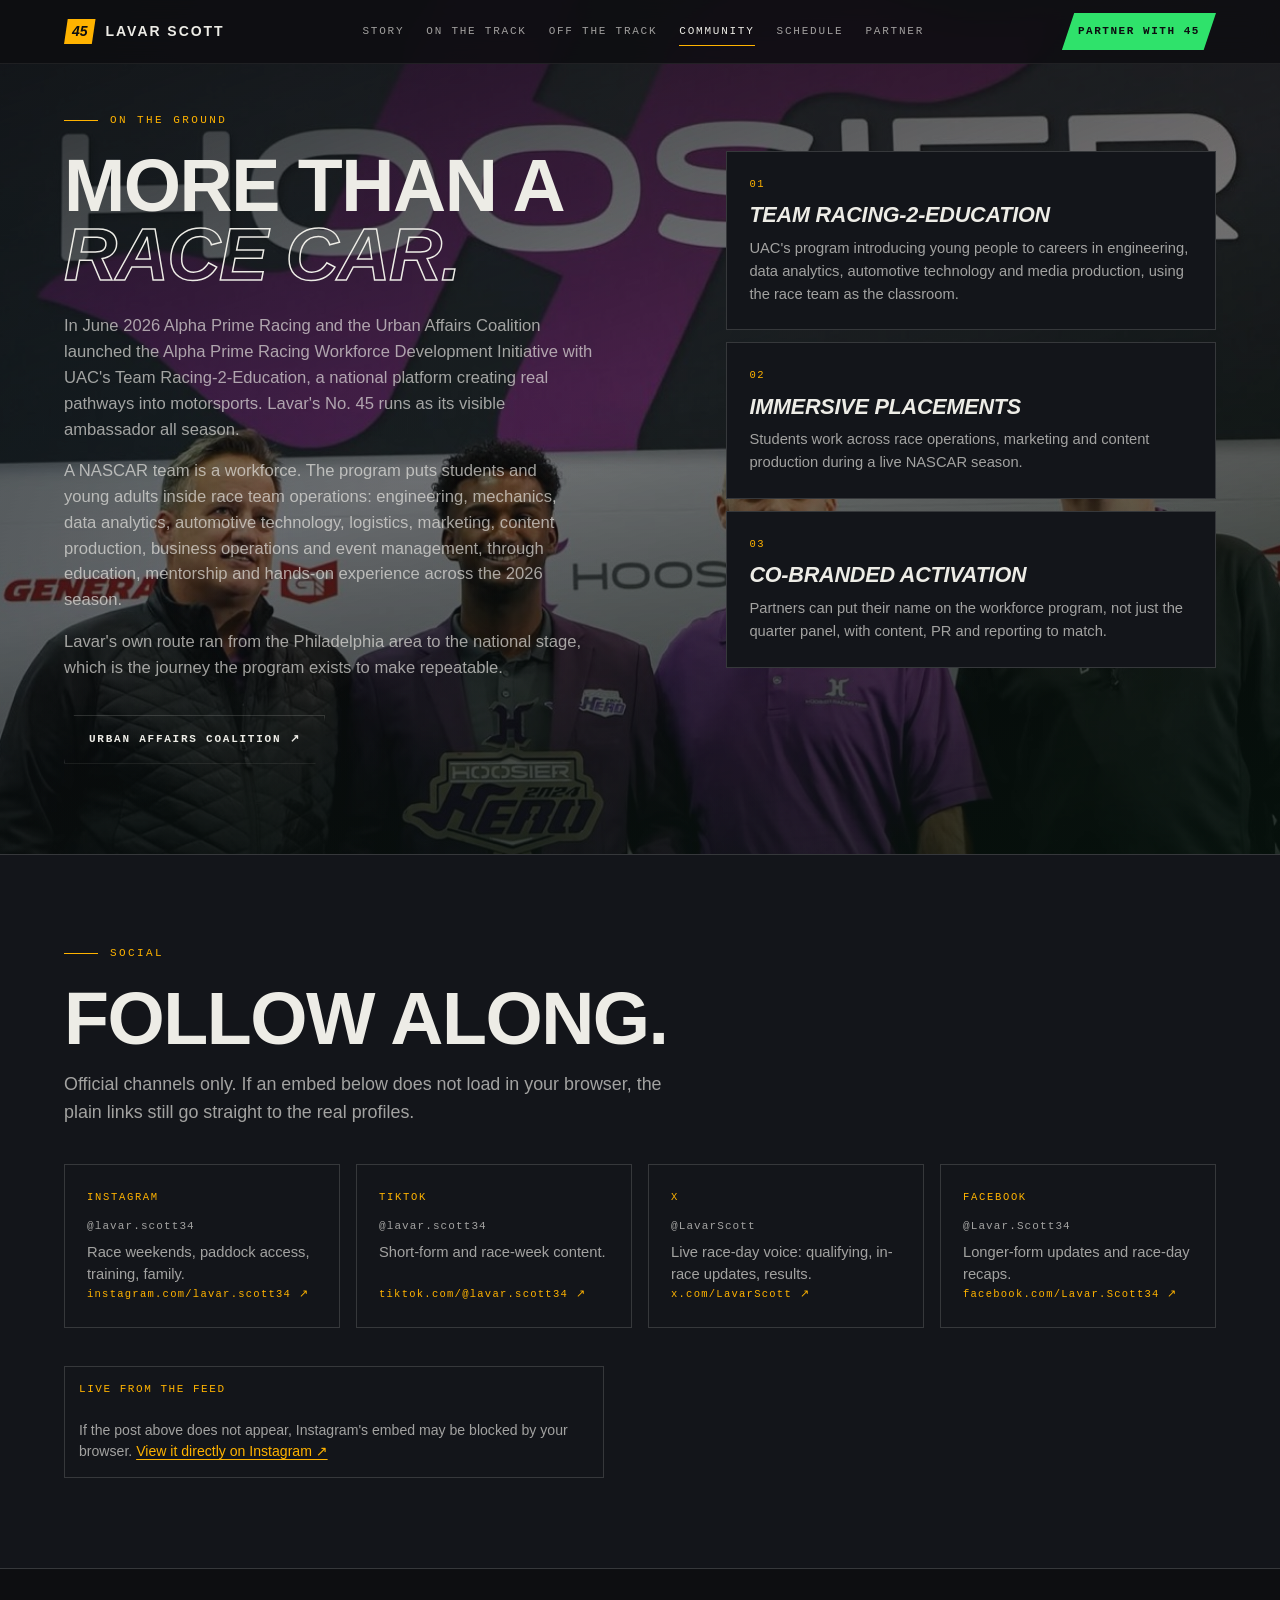
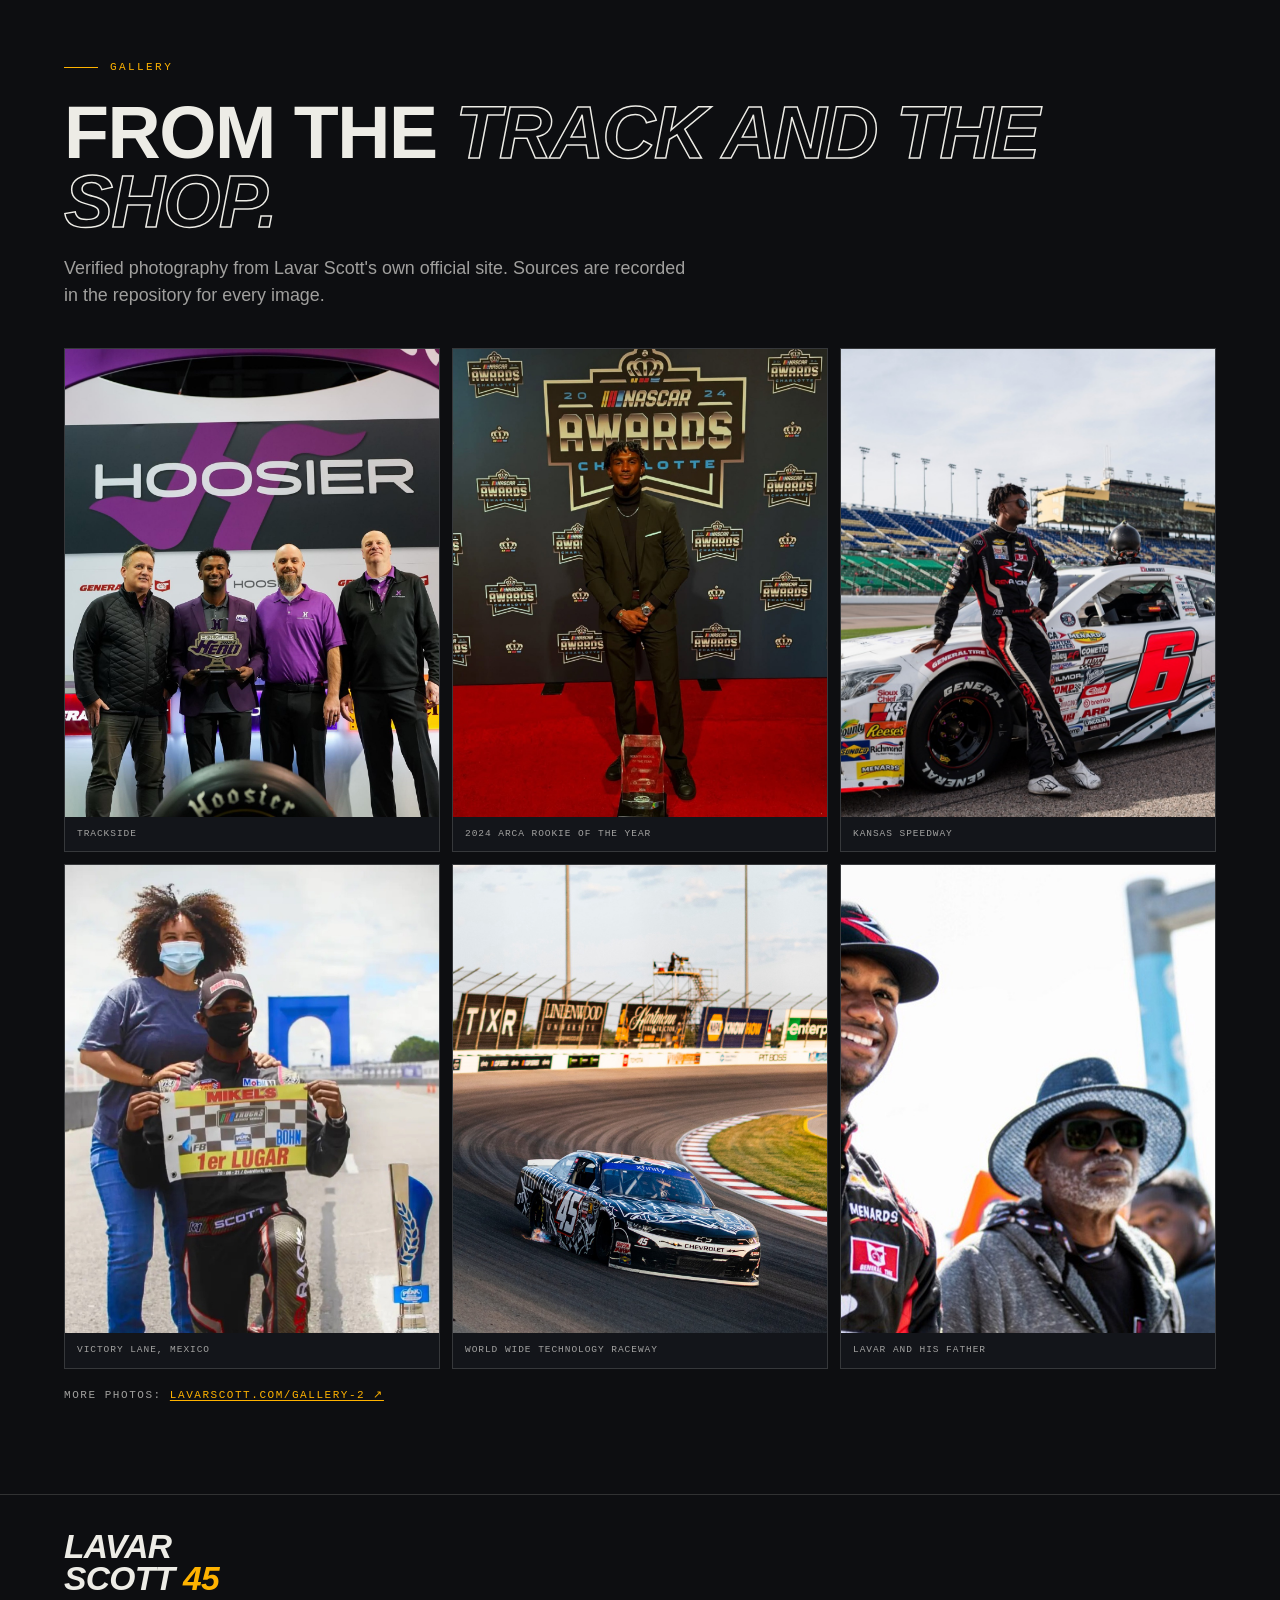
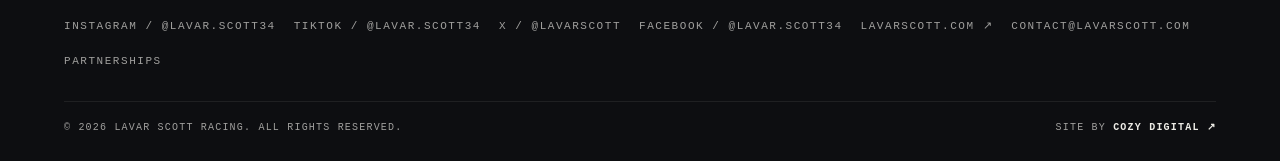
==== community.html @ 0f7cca57 "Video fix C: hybrid, stills on desktop and video on phones The clips are 540x960, cut vertically for" ====
<!DOCTYPE html>
<html lang="en">
<head>
<meta charset="UTF-8">
<meta name="viewport" content="width=device-width, initial-scale=1.0, viewport-fit=cover">
<title>Community &amp; Social | Lavar Scott, No. 45</title>
<meta name="description" content="Lavar Scott's workforce development work with the Urban Affairs Coalition, official social channels, and a verified photo gallery.">
<link rel="stylesheet" href="styles.css">
<noscript><style>@media(max-width:860px){.burger{display:none!important}.mmenu{display:block!important;position:static!important;max-height:none!important;overflow:visible!important}}</style></noscript>
</head>
<body>
<a class="skip-link" href="#main">Skip to content</a>

<nav class="nav" id="nav" aria-label="Primary">
  <a class="brand" href="index.html">
    <span class="num">45</span>
    <span class="nm">Lavar Scott</span>
  </a>
  <div class="nav-links">
    <a href="story.html">Story</a>
    <a href="track.html">On The Track</a>
    <a href="offtrack.html">Off The Track</a>
    <a href="community.html" aria-current="page">Community</a>
    <a href="schedule.html">Schedule</a>
    <a href="partner.html">Partner</a>
  </div>
  <a class="nav-cta" href="partner.html">Partner With 45</a>
  <button type="button" class="burger" id="burger" aria-label="Menu" aria-expanded="false" aria-controls="mmenu">
    <span></span><span></span><span></span>
  </button>
</nav>

<nav class="mmenu" id="mmenu" aria-label="Mobile">
  <a href="index.html">Home <span class="mono">The 45</span></a>
  <a href="story.html">Story <span class="mono">The origin</span></a>
  <a href="track.html">On The Track <span class="mono">The car, the series</span></a>
  <a href="offtrack.html">Off The Track <span class="mono">Training, lifestyle</span></a>
  <a href="community.html" aria-current="page">Community <span class="mono">Social, UAC</span></a>
  <a href="schedule.html">Schedule <span class="mono">2026 races</span></a>
  <a href="partner.html">Partner <span class="mono green">Sponsor the 45</span></a>
</nav>

<main id="main">
<section class="section section--video" style="padding-top:calc(var(--nav-h) + 48px)">
  <div style="--bgv-still:url(img/gallery-hoosier-hero.jpg)" class="bg-video bg-video--community" aria-hidden="true">
    <video class="bg-video__el" muted playsinline loop preload="none" aria-hidden="true" tabindex="-1" poster="media/edits/edit-01-poster.jpg">
      <source src="media/edits/edit-01.mp4" type="video/mp4">
    </video>
    <div class="bg-video__scrim"></div>
  </div>
  <div class="kicker rv">On The Ground</div>
  <div class="story-grid">
    <div class="story-copy">
      <h1 class="h-xl rv">More than a<br><em>race car.</em></h1>
      <p class="lede rv d1" style="margin-top:24px">
        In June 2026 Alpha Prime Racing and the Urban Affairs Coalition launched the Alpha
        Prime Racing Workforce Development Initiative with UAC's Team Racing-2-Education, a
        national platform creating real pathways into motorsports. Lavar's No. 45 runs as its
        visible ambassador all season.
      </p>
      <p class="rv d2" style="color:var(--paper-dim);max-width:56ch;margin-top:16px">
        A NASCAR team is a workforce. The program puts students and young adults inside race
        team operations: engineering, mechanics, data analytics, automotive technology,
        logistics, marketing, content production, business operations and event management,
        through education, mentorship and hands-on experience across the 2026 season.
      </p>
      <p class="rv d2" style="color:var(--paper-dim);max-width:56ch;margin-top:16px">
        Lavar's own route ran from the Philadelphia area to the national stage, which is the
        journey the program exists to make repeatable.
      </p>
      <a class="btn ghosty" style="margin-top:18px" href="https://uac.org/" target="_blank" rel="noopener">Urban Affairs Coalition &#8599;</a>
    </div>
    <div class="rv d2">
      <div class="grid" style="margin-top:0;gap:12px">
        <div class="card"><span class="k">01</span><h3>Team Racing-2-Education</h3>
          <p>UAC's program introducing young people to careers in engineering, data analytics, automotive technology and media production, using the race team as the classroom.</p></div>
        <div class="card"><span class="k">02</span><h3>Immersive placements</h3>
          <p>Students work across race operations, marketing and content production during a live NASCAR season.</p></div>
        <div class="card"><span class="k">03</span><h3>Co-branded activation</h3>
          <p>Partners can put their name on the workforce program, not just the quarter panel, with content, PR and reporting to match.</p></div>
      </div>
    </div>
  </div>
</section>

<section class="section" id="social" style="background:var(--asphalt-2);border-top:1px solid var(--line);border-bottom:1px solid var(--line)">
  <div class="kicker rv">Social</div>
  <h2 class="h-xl rv d1">Follow along.</h2>
  <p class="lede rv d2">
    Official channels only. If an embed below does not load in your browser, the plain links
    still go straight to the real profiles.
  </p>

  <div class="grid g4">
    <div class="card plat rv">
      <span class="k">Instagram</span>
      <span class="hd">@lavar.scott34</span>
      <p>Race weekends, paddock access, training, family.</p>
      <a class="link" href="https://www.instagram.com/lavar.scott34/" target="_blank" rel="noopener">instagram.com/lavar.scott34 &#8599;</a>
    </div>
    <div class="card plat rv d1">
      <span class="k">TikTok</span>
      <span class="hd">@lavar.scott34</span>
      <p>Short-form and race-week content.</p>
      <a class="link" href="https://www.tiktok.com/@lavar.scott34" target="_blank" rel="noopener">tiktok.com/@lavar.scott34 &#8599;</a>
    </div>
    <div class="card plat rv d2">
      <span class="k">X</span>
      <span class="hd">@LavarScott</span>
      <p>Live race-day voice: qualifying, in-race updates, results.</p>
      <a class="link" href="https://x.com/LavarScott" target="_blank" rel="noopener">x.com/LavarScott &#8599;</a>
    </div>
    <div class="card plat rv d3">
      <span class="k">Facebook</span>
      <span class="hd">@Lavar.Scott34</span>
      <p>Longer-form updates and race-day recaps.</p>
      <a class="link" href="https://www.facebook.com/Lavar.Scott34/" target="_blank" rel="noopener">facebook.com/Lavar.Scott34 &#8599;</a>
    </div>
  </div>

  <div class="embed-wrap rv d2">
    <span class="mono amber" style="margin-bottom:10px">Live from the feed</span>
    <blockquote class="instagram-media" data-instgrm-permalink="https://www.instagram.com/p/DaV9V7rpB86/" data-instgrm-version="14"></blockquote>
    <p class="embed-fallback">
      If the post above does not appear, Instagram's embed may be blocked by your browser.
      <a href="https://www.instagram.com/p/DaV9V7rpB86/" target="_blank" rel="noopener">View it directly on Instagram &#8599;</a>
    </p>
  </div>
  <script async src="https://www.instagram.com/embed.js"></script>
</section>

<section class="section" id="gallery">
  <div class="kicker rv">Gallery</div>
  <h2 class="h-xl rv d1">From the <em>track and the shop.</em></h2>
  <p class="lede rv d2">
    Verified photography from Lavar Scott's own official site. Sources are recorded in the
    repository for every image.
  </p>

  <div class="gallery rv d2">
    <a href="img/gallery-hoosier-hero.jpg" target="_blank" rel="noopener">
      <figure>
        <img src="img/gallery-hoosier-hero.jpg" alt="Lavar Scott trackside" loading="lazy">
        <figcaption>Trackside</figcaption>
      </figure>
    </a>
    <a href="img/gallery-roy-award.jpg" target="_blank" rel="noopener">
      <figure>
        <img src="img/gallery-roy-award.jpg" alt="Lavar Scott with his 2024 ARCA Rookie of the Year award" loading="lazy">
        <figcaption>2024 ARCA Rookie of the Year</figcaption>
      </figure>
    </a>
    <a href="img/gallery-kansas-trackside.jpg" target="_blank" rel="noopener">
      <figure>
        <img src="img/gallery-kansas-trackside.jpg" alt="Lavar Scott at Kansas Speedway" loading="lazy">
        <figcaption>Kansas Speedway</figcaption>
      </figure>
    </a>
    <a href="img/gallery-mexico-win.jpg" target="_blank" rel="noopener">
      <figure>
        <img src="img/gallery-mexico-win.jpg" alt="Lavar Scott celebrating a win in Mexico" loading="lazy">
        <figcaption>Victory lane, Mexico</figcaption>
      </figure>
    </a>
    <a href="img/gallery-wwtr-action.jpg" target="_blank" rel="noopener">
      <figure>
        <img src="img/gallery-wwtr-action.jpg" alt="Lavar Scott racing at World Wide Technology Raceway" loading="lazy">
        <figcaption>World Wide Technology Raceway</figcaption>
      </figure>
    </a>
    <a href="img/gallery-family-pops.jpg" target="_blank" rel="noopener">
      <figure>
        <img src="img/gallery-family-pops.jpg" alt="Lavar Scott with his father" loading="lazy">
        <figcaption>Lavar and his father</figcaption>
      </figure>
    </a>
  </div>
  <p class="mono" style="color:var(--paper-dim);margin-top:18px">
    More photos: <a href="https://lavarscott.com/gallery-2/" target="_blank" rel="noopener" style="color:var(--amber);text-decoration:underline;text-underline-offset:.18em">lavarscott.com/gallery-2 &#8599;</a>
  </p>
</section>
</main>

<footer>
  <div class="f-top">
    <div class="f-name">Lavar<br>Scott <b>45</b></div>
    <div class="f-links">
      <a href="https://www.instagram.com/lavar.scott34/" target="_blank" rel="noopener">Instagram / @lavar.scott34</a>
      <a href="https://www.tiktok.com/@lavar.scott34" target="_blank" rel="noopener">TikTok / @lavar.scott34</a>
      <a href="https://x.com/LavarScott" target="_blank" rel="noopener">X / @LavarScott</a>
      <a href="https://www.facebook.com/Lavar.Scott34/" target="_blank" rel="noopener">Facebook / @Lavar.Scott34</a>
      <a href="https://lavarscott.com/" target="_blank" rel="noopener">lavarscott.com &#8599;</a>
      <a href="mailto:contact@lavarscott.com">contact@lavarscott.com</a>
      <a href="partner.html">Partnerships</a>
    </div>
  </div>
  <div class="f-bottom">
    <span>&copy; 2026 Lavar Scott Racing. All rights reserved.</span>
    <span class="cozy">Site by <a href="https://cozydigital.org" target="_blank" rel="noopener"><b>Cozy Digital</b> &#8599;</a></span>
  </div>
</footer>

<script src="script.js"></script>
</body>
</html>
---- styles.css ----
/* ============================================================
   LAVAR SCOTT / 45 — shared stylesheet
   Built by Cozy Digital

   Palette: asphalt + staging-tree amber + green-light green,
   pulled from Lavar's world (his mother ran NHRA; the drag
   tree is the brand story).

   Motion model: everything under .rv is visible by default.
   Only when JS confirms IntersectionObserver support and the
   visitor hasn't asked for reduced motion does <html> get
   class="js-anim", which is what actually enables the fade-in.
   That keeps every section readable with JS off, slow, or
   blocked (see script.js).
============================================================ */
:root{
  --asphalt:#0d0e11;
  --asphalt-2:#13151a;
  --paper:#edece6;
  --paper-dim:rgba(237,236,230,.66);
  --amber:#ffb300;
  --amber-deep:#ff8a00;
  --green:#2fe26b;
  --line:rgba(237,236,230,.16);
  --line-soft:rgba(237,236,230,.08);
  --display:'Helvetica Neue',Helvetica,'Segoe UI',system-ui,Arial,sans-serif;
  --mono:ui-monospace,'SF Mono','Cascadia Mono',Consolas,'Roboto Mono',monospace;
  --pad:clamp(20px,5vw,72px);
  --nav-h:64px;
}
*{margin:0;padding:0;box-sizing:border-box;-webkit-tap-highlight-color:transparent}
html{scroll-behavior:smooth}
body{
  background:var(--asphalt);
  color:var(--paper);
  font-family:var(--display);
  font-size:16px;
  line-height:1.55;
  overflow-x:hidden;
}
::selection{background:var(--amber);color:#111}
img{max-width:100%;display:block}
a{color:inherit;text-decoration:none}
button{font-family:inherit;cursor:pointer}
ul{list-style:none}

/* focus visibility everywhere, mouse users don't get a ring */
a:focus-visible,button:focus-visible,input:focus-visible,select:focus-visible,textarea:focus-visible{
  outline:2px solid var(--amber);outline-offset:3px;
}

/* skip link — first focusable element on every page */
.skip-link{
  position:absolute;left:12px;top:-60px;z-index:2000;
  background:var(--amber);color:#111;font-weight:700;
  padding:12px 18px;font-family:var(--mono);font-size:12px;
  letter-spacing:.08em;text-transform:uppercase;transition:top .2s;
}
.skip-link:focus{top:12px}

/* ---------- UTILITIES ---------- */
.mono{font-family:var(--mono);font-size:11px;letter-spacing:.14em;text-transform:uppercase}
.amber{color:var(--amber)}
.green{color:var(--green)}
.section{padding:clamp(56px,10vh,110px) var(--pad);position:relative}
.kicker{
  font-family:var(--mono);font-size:11px;letter-spacing:.22em;
  text-transform:uppercase;color:var(--amber);
  display:flex;align-items:center;gap:12px;margin-bottom:22px;
}
.kicker::before{content:'';width:34px;height:1px;background:var(--amber)}
.h-xl{
  font-weight:900;text-transform:uppercase;
  font-size:clamp(2.1rem,6.4vw,4.6rem);
  line-height:.94;letter-spacing:-.02em;
}
.h-xl em{font-style:italic;color:transparent;-webkit-text-stroke:1.5px var(--paper)}
.lede{color:var(--paper-dim);max-width:64ch;margin-top:18px;font-size:clamp(.98rem,1.4vw,1.12rem)}
.lede strong{color:var(--paper);font-weight:700}
.pull{
  margin:34px 0 0;border-left:3px solid var(--amber);padding:6px 0 6px 22px;
  font-weight:900;font-style:italic;text-transform:uppercase;
  font-size:clamp(1.3rem,2.8vw,2rem);line-height:1.08;letter-spacing:-.01em;
}
.pull .mono{display:block;margin-top:12px;color:var(--paper-dim);font-style:normal;font-weight:400}

/* reveal-on-scroll — visible by default; only animates once
   html.js-anim is present (see note above). */
.rv{opacity:1;transform:none}
html.js-anim .rv{opacity:1;transform:translateY(24px);transition:transform .7s cubic-bezier(.2,.7,.2,1)}
html.js-anim .rv.in{opacity:1;transform:none}
.rv.d1{transition-delay:.06s}.rv.d2{transition-delay:.12s}.rv.d3{transition-delay:.18s}

/* ---------- NAV ---------- */
.nav{
  position:fixed;top:0;left:0;right:0;z-index:900;min-height:var(--nav-h);
  display:flex;align-items:center;justify-content:space-between;
  padding:0 var(--pad);
  background:rgba(13,14,17,.85);
  -webkit-backdrop-filter:blur(14px);backdrop-filter:blur(14px);
  border-bottom:1px solid var(--line-soft);
  transition:transform .4s ease;
}
html.js-anim .nav.hide{transform:translateY(-100%)}
.brand{display:flex;align-items:baseline;gap:10px;font-weight:900;letter-spacing:.02em}
.brand .num{
  font-style:italic;color:var(--asphalt);background:var(--amber);
  padding:2px 8px;font-size:14px;letter-spacing:0;
  clip-path:polygon(12% 0,100% 0,88% 100%,0 100%);
}
.brand .nm{font-size:14px;text-transform:uppercase;letter-spacing:.14em}
.nav-links{display:flex;gap:22px;align-items:center}
.nav-links a{
  font-family:var(--mono);font-size:11px;letter-spacing:.16em;text-transform:uppercase;
  color:var(--paper-dim);transition:color .25s;position:relative;padding:8px 0;
}
.nav-links a::after{content:'';position:absolute;left:0;bottom:2px;width:0;height:1px;background:var(--amber);transition:width .3s}
.nav-links a:hover,.nav-links a:focus-visible,.nav-links a[aria-current="page"]{color:var(--paper)}
.nav-links a:hover::after,.nav-links a:focus-visible::after,.nav-links a[aria-current="page"]::after{width:100%}
.nav-cta{
  font-family:var(--mono);font-size:11px;letter-spacing:.14em;text-transform:uppercase;
  color:#0c0d10;background:var(--green);border:none;padding:10px 16px;font-weight:700;
  clip-path:polygon(8% 0,100% 0,92% 100%,0 100%);display:inline-block;
}
.burger{display:none;background:none;border:none;width:40px;height:40px;position:relative;z-index:1001}
.burger span{position:absolute;left:8px;right:8px;height:2px;background:var(--paper);transition:.35s}
.burger span:nth-child(1){top:13px}.burger span:nth-child(2){top:20px}.burger span:nth-child(3){top:27px}
.burger[aria-expanded="true"] span:nth-child(1){top:20px;transform:rotate(45deg)}
.burger[aria-expanded="true"] span:nth-child(2){opacity:0}
.burger[aria-expanded="true"] span:nth-child(3){top:20px;transform:rotate(-45deg)}

/* mobile menu landmark: no-JS fallback (no html.js class) shows
   it as a normal in-flow block right under the nav so links are
   always reachable. Once script.js runs, html.js gates it to a
   closed-by-default, viewport-fixed disclosure so it stays
   reachable and in view no matter how far the page is scrolled.
   That gating is deliberately independent of html.js-anim /
   reduced motion — the menu must open and close for every visitor
   running this script, motion preference aside. */
.mmenu{
  background:var(--asphalt);border-bottom:1px solid var(--line);
  padding:8px var(--pad) 18px;
  margin-top:var(--nav-h);
}
.mmenu a{
  font-weight:800;text-transform:uppercase;font-size:1.15rem;
  letter-spacing:-.01em;color:var(--paper);
  border-bottom:1px solid var(--line-soft);
  padding:14px 0;display:flex;justify-content:space-between;align-items:center;
}
.mmenu a .mono{color:var(--amber)}
.mmenu a[aria-current="page"]{color:var(--amber)}
@media(min-width:861px){ .mmenu{display:none} }
@media(max-width:860px){
  .nav-links,.nav-cta{display:none}
  .burger{display:block}
  html.js .mmenu{
    display:none;
    position:fixed;
    margin-top:0;
    top:var(--nav-h);left:0;right:0;
    max-height:calc(100vh - var(--nav-h));
    max-height:calc(100dvh - var(--nav-h));
    overflow-y:auto;
    z-index:899;
    box-shadow:0 18px 30px -10px rgba(0,0,0,.55);
  }
  html.js .mmenu.open{display:block}
}

/* ---------- HERO ---------- */
.hero{
  min-height:88vh;min-height:88svh;
  display:flex;flex-direction:column;justify-content:flex-end;
  padding:calc(var(--nav-h) + 30px) var(--pad) 0;
  position:relative;overflow:hidden;
}
.hero::before{
  content:'';position:absolute;inset:0;
  background:
    repeating-linear-gradient(90deg,var(--line-soft) 0 1px,transparent 1px 120px),
    radial-gradient(120% 90% at 70% 10%,rgba(255,138,0,.10),transparent 55%),
    radial-gradient(90% 70% at 10% 90%,rgba(47,226,107,.05),transparent 60%);
  pointer-events:none;
}
.ghost45{
  position:absolute;right:-4vw;top:44%;transform:translateY(-50%);
  font-weight:900;font-style:italic;font-size:clamp(18rem,52vw,52rem);
  line-height:.8;color:transparent;
  -webkit-text-stroke:1px rgba(237,236,230,.10);
  user-select:none;pointer-events:none;letter-spacing:-.05em;
  will-change:transform;
}
.hero-inner{position:relative;z-index:2;width:100%}
.tree{
  position:absolute;z-index:3;top:calc(var(--nav-h) + 26px);right:var(--pad);
  display:flex;flex-direction:column;gap:10px;align-items:center;
}
.bulb{width:16px;height:16px;border-radius:50%;background:#23252b;border:1px solid var(--line);transition:background .15s,box-shadow .15s}
.bulb.on-a{background:var(--amber);box-shadow:0 0 16px 2px rgba(255,179,0,.65)}
.bulb.on-g{background:var(--green);box-shadow:0 0 20px 3px rgba(47,226,107,.7)}
.tree .lbl{font-family:var(--mono);font-size:9px;letter-spacing:.2em;color:var(--paper-dim);writing-mode:vertical-rl;margin-top:6px}
.plate{
  display:inline-flex;flex-wrap:wrap;align-items:center;gap:0;
  border:1px solid var(--line);margin-bottom:24px;
  font-family:var(--mono);font-size:10.5px;letter-spacing:.13em;text-transform:uppercase;
}
.plate>span{padding:9px 14px;border-right:1px solid var(--line);display:flex;align-items:center;gap:8px}
.plate>span:last-child{border-right:none}
.plate .dot{width:7px;height:7px;border-radius:50%;background:var(--green)}
html.js-anim .plate .dot{animation:pulse 1.6s infinite}
@keyframes pulse{0%,100%{opacity:1;box-shadow:0 0 0 0 rgba(47,226,107,.5)}50%{opacity:.6;box-shadow:0 0 0 6px rgba(47,226,107,0)}}
.hero-name{
  font-weight:900;text-transform:uppercase;letter-spacing:-.03em;
  font-size:clamp(3rem,11.5vw,9rem);line-height:.88;
}
.hero-name .l1,.hero-name .l2{display:block}
.hero-name .l2{color:transparent;-webkit-text-stroke:2px var(--amber)}
.hero-sub{max-width:560px;color:var(--paper-dim);margin-top:20px;font-size:clamp(.95rem,1.4vw,1.1rem)}
.hero-ctas{display:flex;gap:14px;margin-top:28px;flex-wrap:wrap}
.btn{
  display:inline-flex;align-items:center;gap:10px;
  font-family:var(--mono);font-size:11px;letter-spacing:.16em;text-transform:uppercase;font-weight:700;
  padding:15px 24px;border:1px solid var(--line);color:var(--paper);background:transparent;
  clip-path:polygon(10px 0,100% 0,calc(100% - 10px) 100%,0 100%);
  transition:background .3s,color .3s,border-color .3s,transform .25s;
}
.btn.primary{background:var(--amber);color:#111;border-color:var(--amber)}
.btn.primary:hover{background:var(--green)}
.btn.ghosty:hover{border-color:var(--amber);color:var(--amber)}
.btn:hover{transform:translateY(-2px)}
.hero-foot{
  position:relative;z-index:2;display:flex;justify-content:space-between;align-items:flex-end;
  padding:30px 0 22px;font-family:var(--mono);font-size:10px;letter-spacing:.16em;
  text-transform:uppercase;color:var(--paper-dim);flex-wrap:wrap;gap:10px;
}
.scroll-cue{display:flex;align-items:center;gap:10px}
.scroll-cue i{display:block;width:1px;height:30px;background:var(--line);position:relative;overflow:hidden}
.scroll-cue i::after{content:'';position:absolute;left:0;top:-100%;width:100%;height:100%;background:var(--amber)}
html.js-anim .scroll-cue i::after{animation:drop 1.8s infinite}
@keyframes drop{to{top:100%}}

/* ---------- CINEMATIC VIDEO BACKGROUNDS ----------
   One clip per page, poster-first: the <video poster> renders
   immediately with no network cost (preload="none"), and script.js
   only requests/plays the file once IntersectionObserver confirms
   the section is in view and prefers-reduced-motion is off. That
   means this CSS never needs a reduced-motion override of its own;
   an unplayed video simply keeps showing its poster frame. */
.bg-video{position:absolute;inset:0;overflow:hidden;z-index:0;pointer-events:none}
.bg-video__el{width:100%;height:100%;object-fit:cover;object-position:50% 30%;display:block;background:var(--asphalt-2)}
.bg-video__scrim{position:absolute;inset:0}
.hero>.bg-video{z-index:0}
.ghost45{z-index:1}
.section--video{overflow:hidden}
.section--video>*:not(.bg-video){position:relative;z-index:1}

/* Home: text sits bottom-left of a tall hero; heaviest scrim near the
   copy, lighter near the top so the livery/portrait frames still read. */
.bg-video--home .bg-video__el{object-position:50% 22%}
.bg-video--home .bg-video__scrim{
  background:
    linear-gradient(180deg,rgba(13,14,17,.55) 0%,rgba(13,14,17,.3) 32%,rgba(13,14,17,.74) 76%,rgba(13,14,17,.94) 100%),
    linear-gradient(90deg,rgba(13,14,17,.55) 0%,rgba(13,14,17,.05) 45%);
}

/* On The Track: garage/action clip, amber-leaning scrim to match the
   section's speed-and-machine energy. */
.bg-video--track .bg-video__el{object-position:50% 38%}
.bg-video--track .bg-video__scrim{
  background:
    linear-gradient(165deg,rgba(13,14,17,.86) 0%,rgba(13,14,17,.5) 46%,rgba(23,15,2,.72) 100%),
    linear-gradient(0deg,rgba(13,14,17,.55) 0%,transparent 60%);
}

/* Off The Track: paddock-walk clip, calmer and darker for the
   human/behind-the-scenes read. */
.bg-video--offtrack .bg-video__el{object-position:50% 24%}
.bg-video--offtrack .bg-video__scrim{
  background:linear-gradient(195deg,rgba(13,14,17,.9) 0%,rgba(13,14,17,.58) 50%,rgba(13,14,17,.88) 100%);
}

/* Community: candid garage/social clip, faint green tint nodding to
   the staging-light green and the UAC partnership without adding a
   new color to the system. */
.bg-video--community .bg-video__el{object-position:50% 30%}
.bg-video--community .bg-video__scrim{
  background:
    linear-gradient(160deg,rgba(13,14,17,.88) 0%,rgba(13,14,17,.48) 48%,rgba(6,20,13,.72) 100%),
    linear-gradient(0deg,rgba(13,14,17,.5) 0%,transparent 55%);
}

/* Partner: driver-portrait/race-pass clip, premium amber accent for
   the sponsorship pitch. */
.bg-video--partner .bg-video__el{object-position:50% 24%}
.bg-video--partner .bg-video__scrim{
  background:
    linear-gradient(170deg,rgba(13,14,17,.9) 0%,rgba(13,14,17,.5) 45%,rgba(26,17,0,.72) 100%),
    linear-gradient(0deg,rgba(13,14,17,.55) 0%,transparent 55%);
}

@media(max-width:860px){
  .bg-video--home .bg-video__el{object-position:56% 18%}
  .bg-video--track .bg-video__el{object-position:54% 42%}
  .bg-video--offtrack .bg-video__el{object-position:50% 20%}
  .bg-video--community .bg-video__el{object-position:52% 26%}
  .bg-video--partner .bg-video__el{object-position:52% 20%}
}
@media(max-height:420px){
  .bg-video__el{object-position:50% 32%}
}

/* ---------- MARQUEE ---------- */
.marquee{
  border-top:1px solid var(--line);border-bottom:1px solid var(--line);
  overflow:hidden;white-space:nowrap;background:var(--asphalt-2);
  padding:12px 0;position:relative;
}
.marquee .track{display:inline-flex;gap:0}
html.js-anim .marquee .track{animation:mq 26s linear infinite}
.marquee span{
  font-weight:900;font-style:italic;text-transform:uppercase;font-size:clamp(.9rem,2.1vw,1.3rem);
  letter-spacing:.04em;padding:0 24px;display:inline-flex;align-items:center;gap:24px;
}
.marquee span::after{content:'◆';color:var(--amber);font-size:.7em;font-style:normal}
@keyframes mq{to{transform:translateX(-50%)}}

/* ---------- GRID / CARD ---------- */
.grid{display:grid;gap:16px;margin-top:38px}
.g2{grid-template-columns:repeat(2,1fr)}
.g3{grid-template-columns:repeat(3,1fr)}
.g4{grid-template-columns:repeat(4,1fr)}
.card{
  border:1px solid var(--line);background:var(--asphalt-2);
  padding:24px 22px;position:relative;display:flex;flex-direction:column;
  transition:border-color .3s,transform .3s;
}
.card:hover{border-color:var(--amber);transform:translateY(-4px)}
.card h3{
  font-weight:900;text-transform:uppercase;font-style:italic;letter-spacing:-.01em;
  font-size:clamp(1.05rem,1.7vw,1.35rem);line-height:1.05;margin-bottom:10px;
}
.card p{color:var(--paper-dim);font-size:.92rem}
.card .k{
  font-family:var(--mono);font-size:10.5px;letter-spacing:.16em;text-transform:uppercase;
  color:var(--amber);display:block;margin-bottom:12px;
}
/* nav-card: the homepage's six category tiles */
.navcard{
  border:1px solid var(--line);background:var(--asphalt-2);padding:26px 22px;
  display:flex;flex-direction:column;gap:10px;transition:border-color .3s,transform .3s;
}
.navcard:hover,.navcard:focus-visible{border-color:var(--amber);transform:translateY(-4px)}
.navcard .num{font-family:var(--mono);font-size:10.5px;letter-spacing:.2em;color:var(--amber)}
.navcard h2,.navcard h3{font-weight:900;text-transform:uppercase;font-style:italic;font-size:1.4rem}
.navcard p{color:var(--paper-dim);font-size:.9rem}
.navcard .go{margin-top:auto;font-family:var(--mono);font-size:10.5px;letter-spacing:.14em;color:var(--paper-dim)}
.navcard:hover .go{color:var(--amber)}

/* ---------- STORY / TWO-COL ---------- */
.story-grid{display:grid;grid-template-columns:1.1fr .9fr;gap:clamp(28px,5vw,72px);align-items:start}
.story-copy p{color:var(--paper-dim);margin-bottom:16px;max-width:58ch;font-size:clamp(.95rem,1.3vw,1.05rem)}
.story-copy p strong{color:var(--paper);font-weight:700}
.photo-frame{
  position:sticky;top:calc(var(--nav-h) + 20px);
  aspect-ratio:4/5;border:1px solid var(--line);overflow:hidden;
  background:var(--asphalt-2);
}
.photo-frame img{width:100%;height:100%;object-fit:cover}
.photo-caption{
  display:flex;justify-content:space-between;gap:10px;
  font-family:var(--mono);font-size:10px;letter-spacing:.12em;text-transform:uppercase;
  color:var(--paper-dim);padding:12px 4px 0;
}

/* ---------- STATS ---------- */
.stats{background:var(--asphalt-2);border-top:1px solid var(--line);border-bottom:1px solid var(--line)}
.stats-grid{display:grid;grid-template-columns:repeat(3,1fr)}
.stat{padding:clamp(26px,3.6vw,44px) clamp(16px,2.5vw,30px);border-right:1px solid var(--line-soft)}
.stat:last-child{border-right:none}
.stat .n{font-weight:900;font-style:italic;letter-spacing:-.03em;font-size:clamp(2.2rem,5vw,3.8rem);line-height:1;color:var(--paper)}
.stat .l{margin-top:8px;color:var(--paper-dim)}

/* ---------- PROOF STRIP ---------- */
.proof{background:var(--asphalt-2);border-bottom:1px solid var(--line);padding:clamp(40px,6vh,64px) var(--pad)}
.proof-head{display:flex;justify-content:space-between;align-items:baseline;gap:16px;flex-wrap:wrap;margin-bottom:26px}
.proof-head .t{font-family:var(--mono);font-size:11px;letter-spacing:.2em;text-transform:uppercase;color:var(--amber)}
.proof-head .s{font-family:var(--mono);font-size:10.5px;letter-spacing:.1em;color:var(--paper-dim)}
.proof-grid{display:grid;grid-template-columns:repeat(4,1fr);gap:12px}
.brandcard{border:1px solid var(--line);background:var(--asphalt);padding:20px 18px;display:flex;flex-direction:column;gap:8px;transition:border-color .3s,transform .3s}
.brandcard:hover{border-color:var(--amber);transform:translateY(-4px)}
.brandcard .nm{font-weight:900;text-transform:uppercase;letter-spacing:-.01em;font-size:clamp(1rem,1.8vw,1.2rem)}
.brandcard .rl{font-family:var(--mono);font-size:9.5px;letter-spacing:.14em;text-transform:uppercase;color:var(--amber)}
.brandcard .ds{color:var(--paper-dim);font-size:.85rem}

/* ---------- TIMELINE ---------- */
.tl-wrap{margin:0 calc(var(--pad) * -1);padding:0 var(--pad);overflow:hidden}
.tl{display:flex;gap:14px;overflow-x:auto;scroll-snap-type:x mandatory;padding-bottom:18px;-ms-overflow-style:none;scrollbar-width:none}
.tl::-webkit-scrollbar{display:none}
.tcard{
  flex:0 0 clamp(220px,26vw,300px);scroll-snap-align:start;
  border:1px solid var(--line);background:var(--asphalt-2);
  padding:22px 20px;min-height:250px;display:flex;flex-direction:column;
  transition:border-color .3s,transform .3s;
}
.tcard:hover{border-color:var(--amber);transform:translateY(-4px)}
.tcard .yr{font-family:var(--mono);font-size:11px;letter-spacing:.18em;color:var(--amber);margin-bottom:auto}
.tcard h3{font-weight:900;text-transform:uppercase;font-style:italic;font-size:clamp(1.15rem,1.8vw,1.5rem);margin:36px 0 10px;letter-spacing:-.01em}
.tcard p{color:var(--paper-dim);font-size:.88rem}
.tcard.tonight{border-color:var(--green);background:linear-gradient(160deg,rgba(47,226,107,.12),var(--asphalt-2) 55%)}
.tcard.tonight .yr{color:var(--green)}

/* ---------- CAR / SPEC ---------- */
.car-grid{display:grid;grid-template-columns:.9fr 1.1fr;gap:clamp(28px,5vw,72px);align-items:center}
.car-visual{border:1px solid var(--line);aspect-ratio:16/10;overflow:hidden;background:var(--asphalt-2)}
.car-visual img{width:100%;height:100%;object-fit:cover}
.spec{border-top:1px solid var(--line)}
.spec-row{display:grid;grid-template-columns:150px 1fr;gap:16px;padding:14px 0;border-bottom:1px solid var(--line-soft);align-items:baseline}
.spec-row .k{font-family:var(--mono);font-size:10.5px;letter-spacing:.16em;text-transform:uppercase;color:var(--paper-dim)}
.spec-row .v{font-weight:700;text-transform:uppercase;letter-spacing:.02em;font-size:clamp(.92rem,1.4vw,1.1rem)}
.spec-row .v em{font-style:italic;color:var(--amber)}

/* ---------- GALLERY ---------- */
.gallery{display:grid;grid-template-columns:repeat(3,1fr);gap:12px;margin-top:38px}
.gallery figure{border:1px solid var(--line);background:var(--asphalt-2);overflow:hidden}
.gallery img{width:100%;height:100%;aspect-ratio:4/5;object-fit:cover;transition:transform .5s}
.gallery a:hover img,.gallery a:focus-visible img{transform:scale(1.04)}
.gallery figcaption{font-family:var(--mono);font-size:9.5px;letter-spacing:.1em;text-transform:uppercase;color:var(--paper-dim);padding:10px 12px}

/* ---------- CAREER ERAS ----------
   The "Behind The Driver" chapters on the story page. Each card
   pairs a big age/era numeral with the record from that period,
   so a reader scanning for credentials finds them without
   reading the prose. */
.era-grid{display:grid;grid-template-columns:repeat(2,1fr);gap:16px;margin-top:38px}
.eracard{
  border:1px solid var(--line);background:var(--asphalt-2);
  padding:clamp(22px,3vw,32px);display:flex;flex-direction:column;
  transition:border-color .3s,transform .3s;
}
.eracard:hover{border-color:var(--amber);transform:translateY(-4px)}
.eracard .age{
  font-family:var(--mono);font-size:10.5px;letter-spacing:.2em;
  text-transform:uppercase;color:var(--amber);
}
.eracard .big{
  font-weight:900;font-style:italic;letter-spacing:-.04em;line-height:.9;
  font-size:clamp(2.6rem,6vw,4rem);margin:10px 0 4px;
  font-variant-numeric:tabular-nums;
}
.eracard h3{
  font-weight:900;text-transform:uppercase;font-style:italic;
  font-size:clamp(1.05rem,2vw,1.3rem);letter-spacing:-.01em;margin-bottom:12px;
}
.eracard p{color:var(--paper-dim);font-size:.92rem}
.eracard ul{margin-top:16px;border-top:1px solid var(--line-soft)}
.eracard li{
  position:relative;padding:9px 0 9px 20px;font-size:.86rem;
  color:var(--paper-dim);border-bottom:1px solid var(--line-soft);
}
.eracard li:last-child{border-bottom:none}
.eracard li::before{content:'▸';position:absolute;left:0;top:9px;color:var(--amber)}
.eracard li b{color:var(--paper);font-weight:700}
.eracard.wide{grid-column:1 / -1}

/* ---------- SOCIAL PLATFORMS ---------- */
.plat .hd{font-family:var(--mono);font-size:11px;letter-spacing:.1em;color:var(--paper-dim);word-break:break-all;margin-bottom:6px}
.plat .link{margin-top:auto;font-family:var(--mono);font-size:10.5px;letter-spacing:.12em;color:var(--amber)}
.embed-wrap{border:1px solid var(--line);background:var(--asphalt-2);padding:14px;display:flex;flex-direction:column;margin-top:38px;max-width:540px}
.embed-wrap .instagram-media{margin:0 auto!important;min-width:0!important;max-width:100%!important}
.embed-fallback{color:var(--paper-dim);font-size:.88rem;margin-top:12px}
.embed-fallback a{color:var(--amber);text-decoration:underline;text-underline-offset:.18em}

/* ---------- CALENDAR ---------- */
.next-race{
  border:1px solid var(--amber);margin-top:38px;overflow:hidden;
  background:linear-gradient(150deg,rgba(255,179,0,.14),var(--asphalt-2) 55%);
  display:grid;grid-template-columns:1.4fr 1fr;
}
.next-race .lft{padding:clamp(24px,4vw,40px)}
.next-race .tag{display:inline-flex;align-items:center;gap:8px;font-family:var(--mono);font-size:10.5px;letter-spacing:.2em;text-transform:uppercase;color:var(--green)}
.next-race .tag i{width:8px;height:8px;border-radius:50%;background:var(--green)}
html.js-anim .next-race .tag i{animation:pulse 1.6s infinite}
.next-race .trk{font-weight:900;font-style:italic;text-transform:uppercase;letter-spacing:-.03em;font-size:clamp(1.8rem,4.6vw,3.2rem);line-height:.98;margin:12px 0 8px}
.next-race .dt{font-family:var(--mono);font-size:12px;letter-spacing:.14em;text-transform:uppercase;color:var(--paper-dim)}
.next-race .cw{display:inline-block;margin-top:18px;padding:9px 16px;border:1px solid var(--line);font-family:var(--mono);font-size:10.5px;letter-spacing:.16em;text-transform:uppercase}
.next-race .rgt{border-left:1px solid var(--line);display:flex;flex-direction:column;align-items:center;justify-content:center;padding:24px;gap:4px}
.next-race .cd{font-weight:900;font-style:italic;letter-spacing:-.04em;font-size:clamp(2.8rem,7vw,5rem);line-height:.85;color:var(--amber)}
.next-race .cdl{font-family:var(--mono);font-size:10.5px;letter-spacing:.2em;text-transform:uppercase;color:var(--paper-dim)}
.cal{border-top:1px solid var(--line);margin-top:16px;display:grid;grid-template-columns:1fr 1fr;column-gap:36px}
.cal-row{display:grid;grid-template-columns:40px 88px 1fr auto;gap:12px;align-items:center;padding:12px 4px;border-bottom:1px solid var(--line-soft)}
.cal-row .no{font-family:var(--mono);font-size:10px;letter-spacing:.1em;color:var(--paper-dim)}
.cal-row .dt{font-family:var(--mono);font-size:10.5px;letter-spacing:.08em;text-transform:uppercase;color:var(--paper-dim)}
.cal-row .tk{font-weight:800;text-transform:uppercase;letter-spacing:.01em;font-size:.92rem}
.cal-row .bg{font-family:var(--mono);font-size:9px;letter-spacing:.12em;text-transform:uppercase;color:var(--amber);border:1px solid rgba(255,179,0,.35);padding:3px 8px;white-space:nowrap}
.cal-row.done{opacity:1}
.cal-row.done .tk{color:var(--paper-dim);text-decoration:line-through;text-decoration-thickness:1px;text-decoration-color:var(--paper-dim)}
.cal-row.live{background:linear-gradient(90deg,rgba(255,179,0,.1),transparent);border-left:2px solid var(--amber);padding-left:8px}
.cal-row.live .tk{color:var(--amber)}
.cal-note{font-family:var(--mono);font-size:9.5px;letter-spacing:.12em;text-transform:uppercase;color:var(--paper-dim);margin-top:16px}
.cal-note a{text-decoration:underline;text-underline-offset:.18em}
noscript .cal-note-js{display:none}

/* ---------- DELIVERABLES ---------- */
.del{display:grid;grid-template-columns:repeat(4,1fr);border:1px solid var(--line);margin-top:38px}
.del-col{padding:24px 20px;border-right:1px solid var(--line-soft)}
.del-col:last-child{border-right:none}
.del-col h4{font-family:var(--mono);font-size:10.5px;letter-spacing:.18em;text-transform:uppercase;color:var(--amber);margin-bottom:14px}
.del-col li{position:relative;padding:8px 0 8px 18px;font-size:.86rem;color:var(--paper-dim);border-bottom:1px solid var(--line-soft)}
.del-col li:last-child{border-bottom:none}
.del-col li::before{content:'▸';position:absolute;left:0;top:8px;color:var(--amber)}

/* ---------- FIT ROWS ---------- */
.fit{border-top:1px solid var(--line);margin-top:38px}
.fit-row{display:grid;grid-template-columns:48px .8fr 1.25fr;gap:18px;align-items:baseline;padding:18px 0;border-bottom:1px solid var(--line-soft)}
.fit-row .i{font-family:var(--mono);font-size:11px;letter-spacing:.12em;color:var(--amber)}
.fit-row .t{font-weight:900;text-transform:uppercase;letter-spacing:.01em;font-size:clamp(.95rem,1.5vw,1.1rem)}
.fit-row .d{color:var(--paper-dim);font-size:.9rem}

/* ---------- NIELSEN CHART ---------- */
.chart-wrap{border:1px solid var(--line);background:var(--asphalt-2);padding:clamp(20px,3.4vw,32px);margin-top:38px}
.chart-top{display:flex;justify-content:space-between;align-items:baseline;gap:18px;flex-wrap:wrap;margin-bottom:6px}
.chart-top h4{font-weight:900;text-transform:uppercase;letter-spacing:-.01em;font-size:clamp(1rem,2vw,1.3rem)}
.chart-legend{display:flex;gap:16px;align-items:center;flex-wrap:wrap}
.chart-legend span{display:flex;align-items:center;gap:7px;font-family:var(--mono);font-size:10px;letter-spacing:.12em;text-transform:uppercase;color:var(--paper-dim)}
.chart-legend i{width:11px;height:11px;border-radius:2px;display:block}
.chart-sub{color:var(--paper-dim);font-size:.88rem;margin-bottom:20px;max-width:62ch}
.chart-scroll{overflow-x:auto}
.chart-scroll svg{display:block;min-width:480px;width:100%;height:auto}
.chart-src{font-family:var(--mono);font-size:9.5px;letter-spacing:.12em;text-transform:uppercase;color:var(--paper-dim);margin-top:14px}

/* ---------- PRESS ---------- */
.press{display:grid;grid-template-columns:repeat(3,1fr);gap:12px;margin-top:38px}
.presscard{border:1px solid var(--line);background:var(--asphalt-2);padding:20px 18px;display:flex;flex-direction:column;gap:8px;transition:border-color .3s,transform .3s}
.presscard:hover{border-color:var(--amber);transform:translateY(-4px)}
.presscard .out{font-family:var(--mono);font-size:10px;letter-spacing:.16em;text-transform:uppercase;color:var(--amber)}
.presscard .hl{font-weight:700;font-size:.94rem;line-height:1.35}
.presscard .mt{font-family:var(--mono);font-size:9.5px;letter-spacing:.1em;color:var(--paper-dim);margin-top:auto;padding-top:8px}

/* ---------- INVESTMENT ---------- */
.pkg-grid{display:grid;grid-template-columns:1fr 1fr;gap:16px;margin-top:38px}
.pkg{border:1px solid var(--amber);padding:clamp(24px,3.6vw,38px);background:linear-gradient(165deg,rgba(255,179,0,.1),var(--asphalt-2) 58%);display:flex;flex-direction:column}
.pkg .price{font-weight:900;font-style:italic;letter-spacing:-.03em;font-size:clamp(2.2rem,6vw,3.6rem);line-height:.9;margin:12px 0 4px}
.pkg .what{font-family:var(--mono);font-size:11px;letter-spacing:.16em;text-transform:uppercase;color:var(--paper-dim)}
.pkg p{color:var(--paper-dim);font-size:.9rem;margin-top:16px}
.pkg .btn{margin-top:auto;align-self:flex-start;margin-top:24px}
.pkg.alt{border-color:var(--line);background:var(--asphalt-2)}
.pkg.alt .price{font-size:clamp(1.6rem,3.6vw,2.2rem);color:var(--paper)}

/* ---------- ENQUIRY FORM ---------- */
.enquiry{border:1px solid var(--line);background:var(--asphalt-2);padding:clamp(24px,3.6vw,40px);margin-top:38px}
.enquiry .field{margin-bottom:16px}
.enquiry label{display:block;font-family:var(--mono);font-size:10.5px;letter-spacing:.14em;text-transform:uppercase;color:var(--paper-dim);margin-bottom:8px}
.enquiry input,.enquiry select,.enquiry textarea{
  width:100%;background:var(--asphalt);border:1px solid var(--line);color:var(--paper);
  font-family:var(--display);font-size:.95rem;padding:12px 14px;
}
.enquiry input:focus-visible,.enquiry select:focus-visible,.enquiry textarea:focus-visible{border-color:var(--amber)}
.enquiry textarea{resize:vertical;min-height:110px}
.enquiry .row2{display:grid;grid-template-columns:1fr 1fr;gap:16px}
.enquiry .note{color:var(--paper-dim);font-size:.85rem;margin-top:10px}
.enquiry .fallback{border-top:1px solid var(--line-soft);margin-top:24px;padding-top:20px}
.enquiry .fallback a{color:var(--amber);text-decoration:underline;text-underline-offset:.18em}
.contact{border:1px solid var(--line);background:var(--asphalt-2);margin-top:16px;padding:clamp(20px,3vw,28px);display:flex;justify-content:space-between;gap:18px;flex-wrap:wrap;align-items:center}
.contact .lbl{font-family:var(--mono);font-size:10.5px;letter-spacing:.16em;text-transform:uppercase;color:var(--paper-dim)}
.contact .val{font-weight:900;text-transform:uppercase;font-size:clamp(.95rem,1.8vw,1.25rem);letter-spacing:-.01em}
.contact .val a:hover{color:var(--amber)}

/* ---------- UPDATES CTA ---------- */
.updates{background:var(--asphalt-2);border-top:1px solid var(--line);border-bottom:1px solid var(--line);padding:clamp(36px,5vh,54px) var(--pad);display:flex;justify-content:space-between;align-items:center;gap:24px;flex-wrap:wrap}
.updates h2{font-weight:900;text-transform:uppercase;font-style:italic;font-size:clamp(1.3rem,2.8vw,1.9rem)}
.updates p{color:var(--paper-dim);font-size:.9rem;margin-top:6px;max-width:52ch}

/* ---------- SPONSOR LOGO STRIP ---------- */
.sponsor-strip{border-top:1px solid var(--line);background:var(--asphalt-2);padding:clamp(36px,5vh,56px) var(--pad);text-align:center}
.sponsor-strip .hdr{font-family:var(--mono);font-size:10.5px;letter-spacing:.24em;text-transform:uppercase;color:var(--paper-dim);margin-bottom:28px}
.lgo-row{display:flex;justify-content:center;align-items:stretch;gap:14px;flex-wrap:wrap}
.lgo{min-width:160px;padding:20px 26px;border:1px solid var(--line);display:flex;flex-direction:column;align-items:center;justify-content:center;gap:5px;opacity:.85;transition:opacity .3s,border-color .3s}
.lgo:hover{opacity:1;border-color:var(--amber)}
.lgo .wm{font-weight:900;font-style:italic;text-transform:uppercase;letter-spacing:-.01em;font-size:1.1rem;line-height:1.1}
.lgo .sb{font-family:var(--mono);font-size:8.5px;letter-spacing:.18em;text-transform:uppercase;color:var(--paper-dim)}

/* ---------- FOOTER ---------- */
footer{border-top:1px solid var(--line);padding:36px var(--pad) 26px;background:var(--asphalt)}
.f-top{display:flex;justify-content:space-between;gap:24px;flex-wrap:wrap;align-items:flex-start}
.f-name{font-weight:900;font-style:italic;text-transform:uppercase;font-size:clamp(1.4rem,3.4vw,2.1rem);letter-spacing:-.02em;line-height:.95}
.f-name b{color:var(--amber)}
.f-links{display:flex;gap:18px;flex-wrap:wrap}
.f-links a{font-family:var(--mono);font-size:11px;letter-spacing:.14em;text-transform:uppercase;color:var(--paper-dim);transition:color .25s}
.f-links a:hover{color:var(--amber)}
.f-bottom{display:flex;justify-content:space-between;gap:14px;flex-wrap:wrap;margin-top:30px;padding-top:18px;border-top:1px solid var(--line-soft);font-family:var(--mono);font-size:10px;letter-spacing:.12em;text-transform:uppercase;color:var(--paper-dim)}
.f-bottom .cozy b{color:var(--paper)}

/* footer agency credit */
.cozy a{color:var(--paper);font-weight:700;transition:color .3s}
.cozy a:hover{color:var(--amber)}

/* ---------- RESPONSIVE ---------- */
@media(max-width:1020px){
  .stats-grid{grid-template-columns:repeat(3,1fr)}
  .g4,.del,.proof-grid,.gallery{grid-template-columns:repeat(2,1fr)}
  .del-col:nth-child(2){border-right:none}
  .del-col:nth-child(-n+2){border-bottom:1px solid var(--line-soft)}
  .press{grid-template-columns:1fr 1fr}
  .cal{grid-template-columns:1fr;column-gap:0}
}
@media(max-width:860px){
  .story-grid,.car-grid{grid-template-columns:1fr}
  .photo-frame{position:static;max-width:440px}
  .car-visual{order:-1}
  .ghost45{right:-16vw;top:36%;font-size:clamp(13rem,72vw,26rem)}
  .tree{top:auto;bottom:110px;right:calc(var(--pad) - 4px)}
  .spec-row{grid-template-columns:120px 1fr}
  .g3,.pkg-grid,.enquiry .row2,.era-grid{grid-template-columns:1fr}
  .fit-row{grid-template-columns:36px 1fr;row-gap:8px}
  .fit-row .d{grid-column:2}
  .next-race{grid-template-columns:1fr}
  .next-race .rgt{border-left:none;border-top:1px solid var(--line);flex-direction:row;align-items:baseline;gap:14px;padding:18px 24px}
  .cal-row{grid-template-columns:30px 78px 1fr auto}
  .stats-grid{grid-template-columns:1fr}
  .stat{border-right:none;border-bottom:1px solid var(--line-soft)}
  .stat:last-child{border-bottom:none}
}
@media(max-width:560px){
  .plate{font-size:9px}
  .plate>span{padding:7px 9px}
  .hero-foot{flex-direction:column;align-items:flex-start;gap:10px}
  .g2,.g4,.del,.press,.proof-grid,.gallery{grid-template-columns:1fr}
  .del-col{border-right:none;border-bottom:1px solid var(--line-soft)}
  .del-col:last-child{border-bottom:none}
  .updates{flex-direction:column;align-items:flex-start}
}

/* ---------- REDUCED MOTION ---------- */
@media(prefers-reduced-motion:reduce){
  *,*::before,*::after{animation-duration:.001s!important;transition-duration:.001s!important}
  html{scroll-behavior:auto}
  .rv{opacity:1!important;transform:none!important}
}


/* ============================================================
   VIDEO FIX C — HYBRID (stills on desktop, video on phones)
   The clips were cut vertically for TikTok. They are sharp in the
   shape they were made for and soft in any other, because there are
   only 540x960 pixels to work with.

   So this treatment plays to that instead of fighting it:
     phones/portrait -> the clip runs full-bleed at native size,
                        exactly as shot, motion and all;
     desktop/wide    -> the video is not used at all. The hero runs
                        the full-resolution stills with a slow drift,
                        which reads as motion without inventing a
                        single pixel.

   This is the only one of the three where a wide screen shows no
   upscaled video anywhere. If a true 1080x1920 master is supplied
   later, delete the display:none rule and the video returns.
============================================================ */
@media(min-width:861px){
  .bg-video__el{display:none}
  .bg-video::before{
    content:'';position:absolute;inset:-4%;
    background-image:var(--bgv-still);
    background-size:cover;background-position:50% 32%;
    animation:heroDrift 26s ease-in-out infinite alternate;
    will-change:transform;
  }
  @keyframes heroDrift{
    from{transform:scale(1.04) translate3d(0,0,0)}
    to{transform:scale(1.11) translate3d(-1.4%,-1.2%,0)}
  }
}
@media(min-width:861px) and (prefers-reduced-motion:reduce){
  .bg-video::before{animation:none;transform:scale(1.04)}
}
/* portrait keeps the clip exactly as it is today: native shape,
   native resolution, full bleed */
@media(max-width:860px){
  .bg-video__el{width:100%;height:100%;object-fit:cover}
}
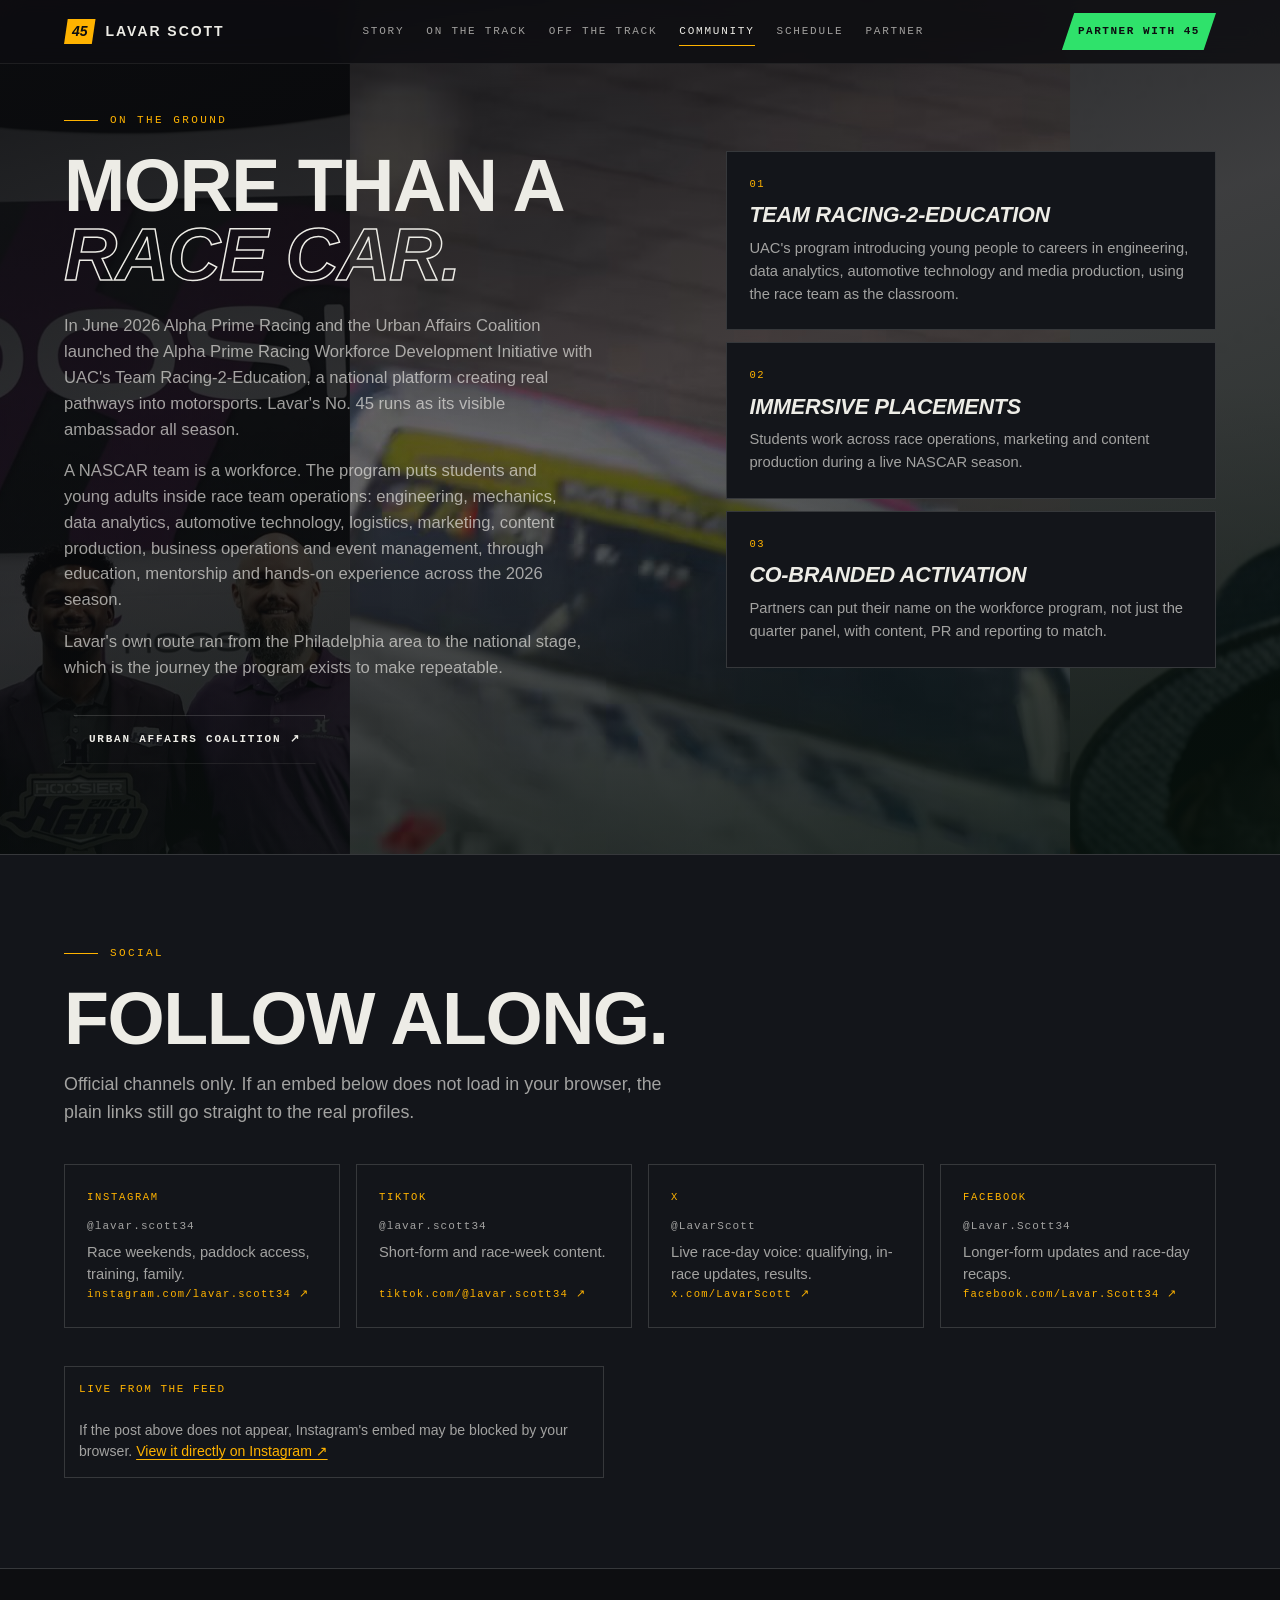
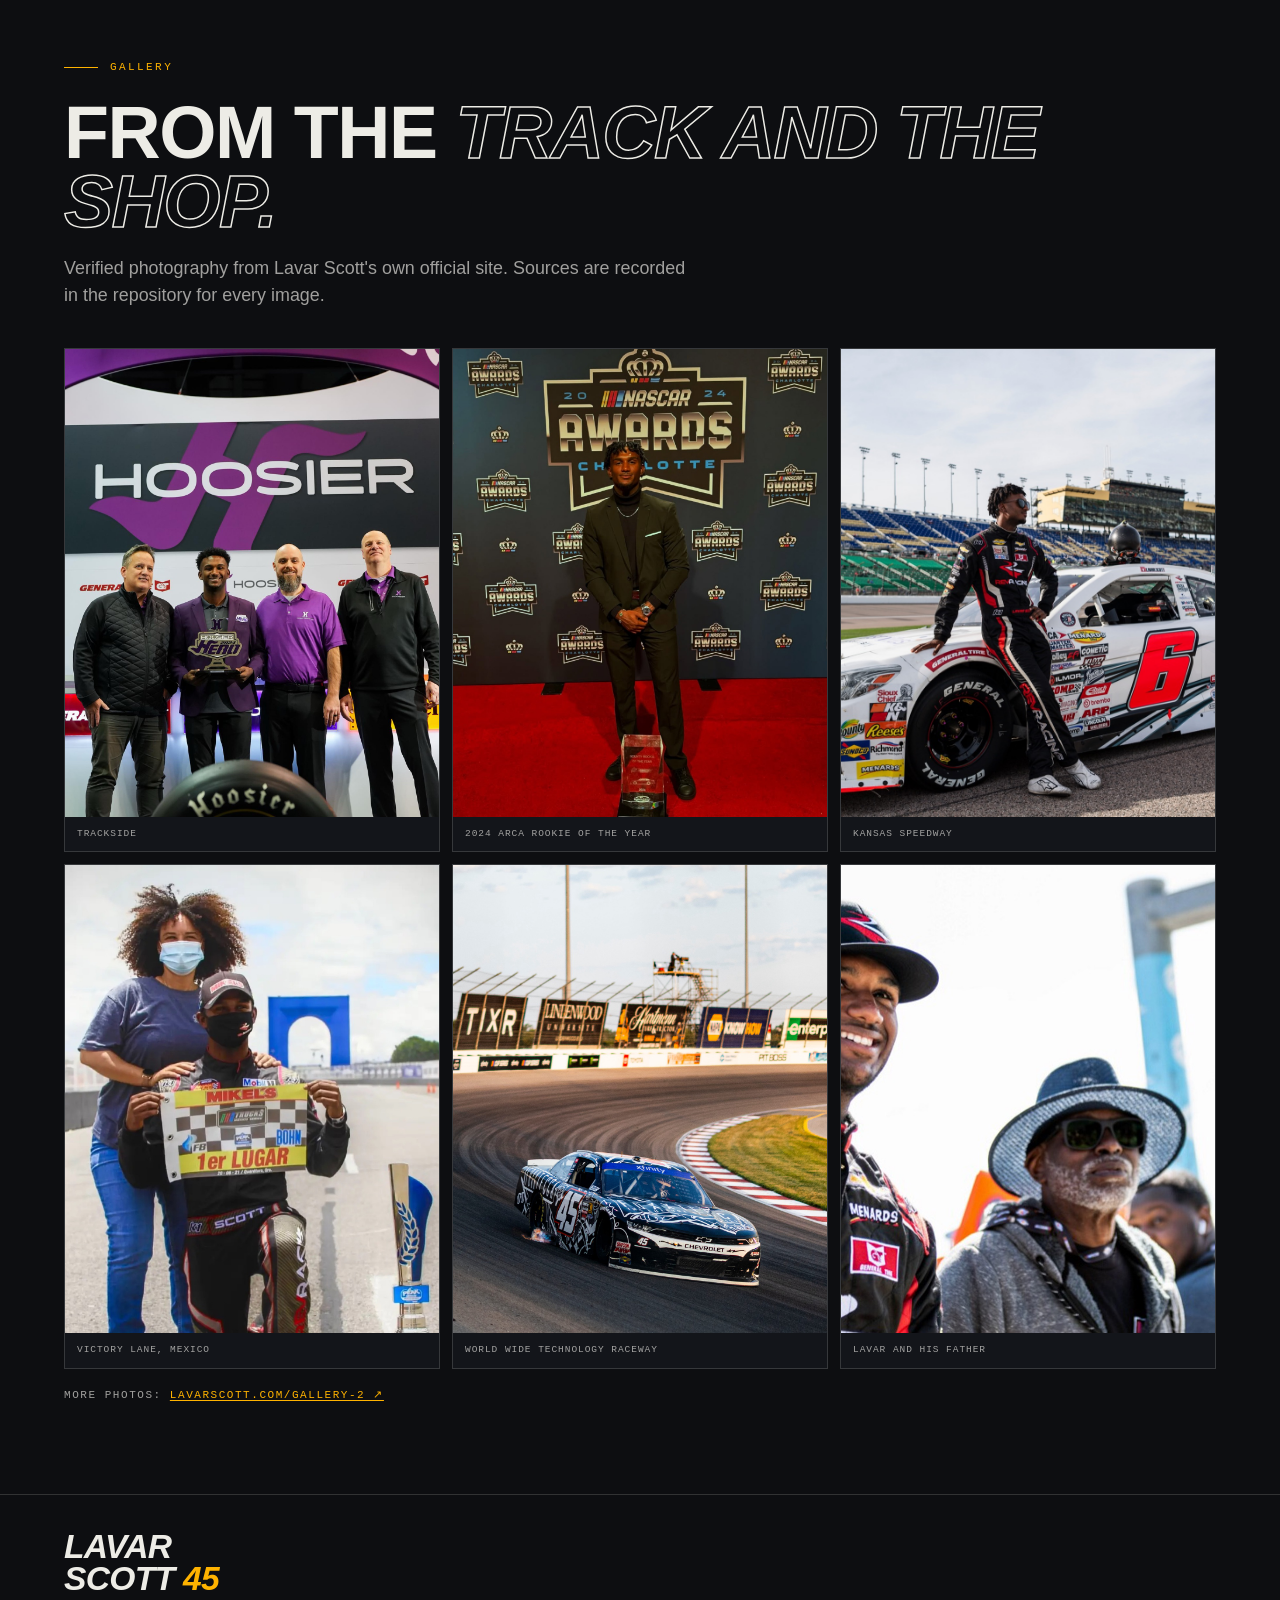
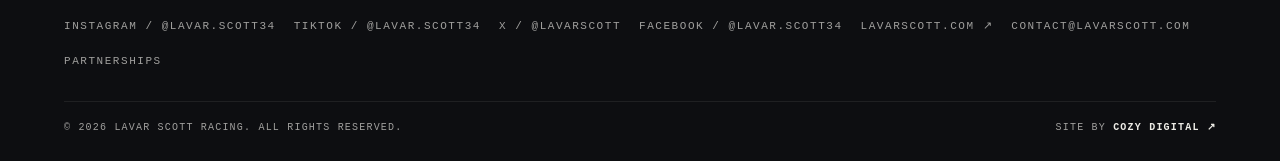
==== commit afa5bf8e: "Merge 08e565a9f6f5564fd6c24446c6033e3ae7fd4ea1 into e8f00e695a4cc968756caae4def167b1b92db775" ====
--- a/community.html
+++ b/community.html
@@ -42,7 +42,7 @@
 
 <main id="main">
 <section class="section section--video" style="padding-top:calc(var(--nav-h) + 48px)">
-  <div style="--bgv-still:url(img/gallery-hoosier-hero.jpg)" class="bg-video bg-video--community" aria-hidden="true">
+  <div style="--bgv-left:url(img/gallery-hoosier-hero.jpg);--bgv-right:url(img/gallery-family-pops.jpg)" class="bg-video bg-video--community" aria-hidden="true">
     <video class="bg-video__el" muted playsinline loop preload="none" aria-hidden="true" tabindex="-1" poster="media/edits/edit-01-poster.jpg">
       <source src="media/edits/edit-01.mp4" type="video/mp4">
     </video>
--- a/styles.css
+++ b/styles.css
@@ -640,42 +640,50 @@
 
 
 /* ============================================================
-   VIDEO FIX C — HYBRID (stills on desktop, video on phones)
-   The clips were cut vertically for TikTok. They are sharp in the
-   shape they were made for and soft in any other, because there are
-   only 540x960 pixels to work with.
-
-   So this treatment plays to that instead of fighting it:
-     phones/portrait -> the clip runs full-bleed at native size,
-                        exactly as shot, motion and all;
-     desktop/wide    -> the video is not used at all. The hero runs
-                        the full-resolution stills with a slow drift,
-                        which reads as motion without inventing a
-                        single pixel.
-
-   This is the only one of the three where a wide screen shows no
-   upscaled video anywhere. If a true 1080x1920 master is supplied
-   later, delete the display:none rule and the video returns.
+   VIDEO FIX B — TRIPTYCH
+   Three-panel hero. The vertical clip holds the centre panel at its
+   native 540x960 shape, and the side panels use the real
+   high-resolution photography already in img/ rather than an
+   upscale of the video. Nothing is enlarged past its true size, so
+   every panel is sharp on a wide screen.
+
+   The panels are weighted so the widest one sits under the headline
+   and carries the heaviest wash, keeping the copy readable while
+   the sharp clip sits right of centre.
+
+   Swapping a panel is one line: change the background-image. If
+   AI-generated side plates are produced later they drop straight
+   into the same two slots with no other change.
 ============================================================ */
-@media(min-width:861px){
-  .bg-video__el{display:none}
-  .bg-video::before{
-    content:'';position:absolute;inset:-4%;
-    background-image:var(--bgv-still);
-    background-size:cover;background-position:50% 32%;
-    animation:heroDrift 26s ease-in-out infinite alternate;
-    will-change:transform;
-  }
-  @keyframes heroDrift{
-    from{transform:scale(1.04) translate3d(0,0,0)}
-    to{transform:scale(1.11) translate3d(-1.4%,-1.2%,0)}
-  }
-}
-@media(min-width:861px) and (prefers-reduced-motion:reduce){
-  .bg-video::before{animation:none;transform:scale(1.04)}
-}
-/* portrait keeps the clip exactly as it is today: native shape,
-   native resolution, full bleed */
+.bg-video{display:grid;grid-template-columns:1.5fr minmax(0,auto) 0.9fr;align-items:stretch}
+.bg-video__el{
+  width:auto;height:100%;max-width:100%;object-fit:cover;
+  grid-column:2;position:relative;z-index:1;
+}
+.bg-video::before,
+.bg-video::after{
+  content:'';display:block;position:relative;z-index:0;
+  background-size:cover;background-position:center;
+  filter:grayscale(.4) brightness(.42) contrast(1.06);
+}
+.bg-video::before{grid-column:1;background-image:var(--bgv-left);box-shadow:inset -1px 0 0 rgba(237,236,230,.16)}
+.bg-video::after{grid-column:3;background-image:var(--bgv-right);box-shadow:inset 1px 0 0 rgba(237,236,230,.16)}
+/* scrim rides above all three panels so the copy always holds */
+.bg-video__scrim{z-index:2}
+.bg-video--home .bg-video__scrim{
+  background:
+    linear-gradient(90deg,rgba(13,14,17,.9) 0%,rgba(13,14,17,.62) 30%,rgba(13,14,17,.2) 55%,rgba(13,14,17,.3) 100%),
+    linear-gradient(180deg,rgba(13,14,17,.45) 0%,rgba(13,14,17,.15) 42%,rgba(13,14,17,.85) 100%);
+}
+@media(max-width:1100px){
+  /* two panels below laptop width, dropping the narrow right plate */
+  .bg-video{grid-template-columns:1.2fr minmax(0,auto)}
+  .bg-video::after{display:none}
+}
 @media(max-width:860px){
-  .bg-video__el{width:100%;height:100%;object-fit:cover}
-}
+  /* portrait: the clip is already the right shape, so it takes the
+     whole hero and the side panels are dropped */
+  .bg-video{display:block}
+  .bg-video__el{width:100%;object-fit:cover}
+  .bg-video::before,.bg-video::after{display:none}
+}
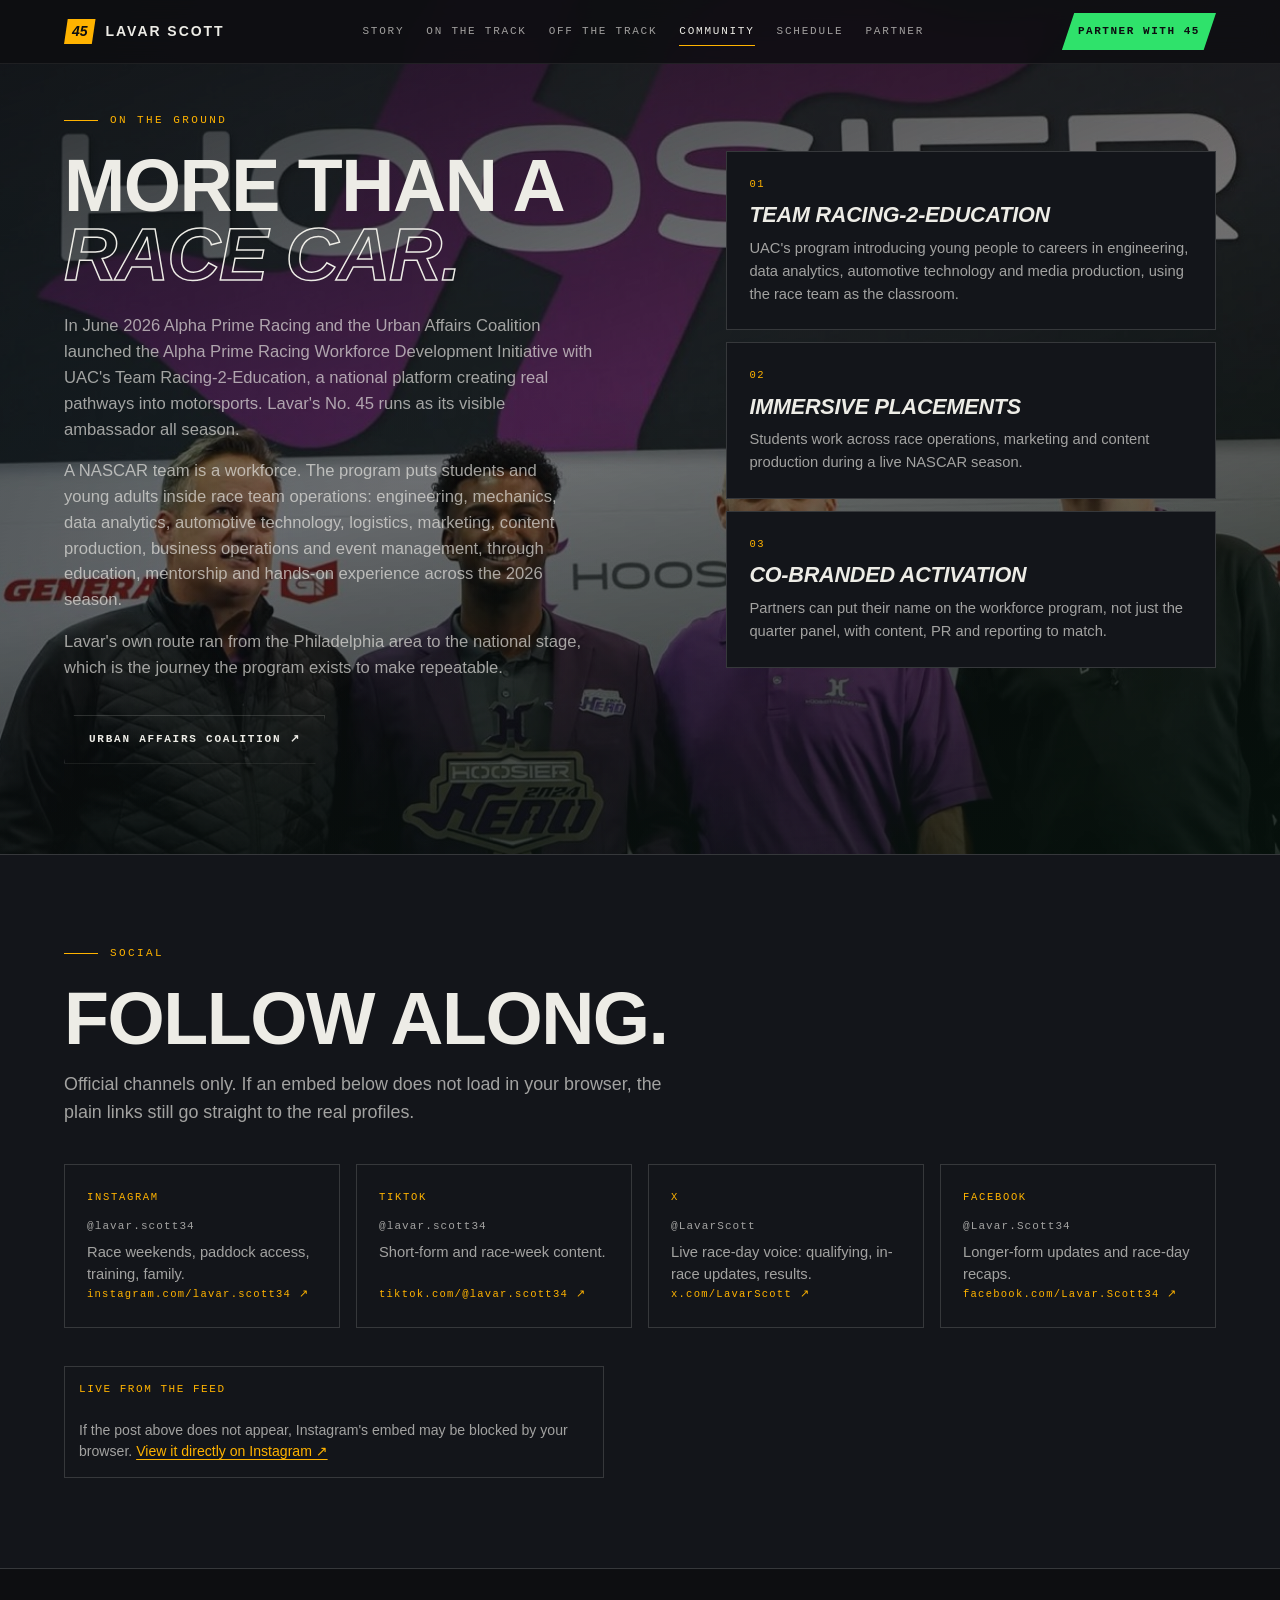
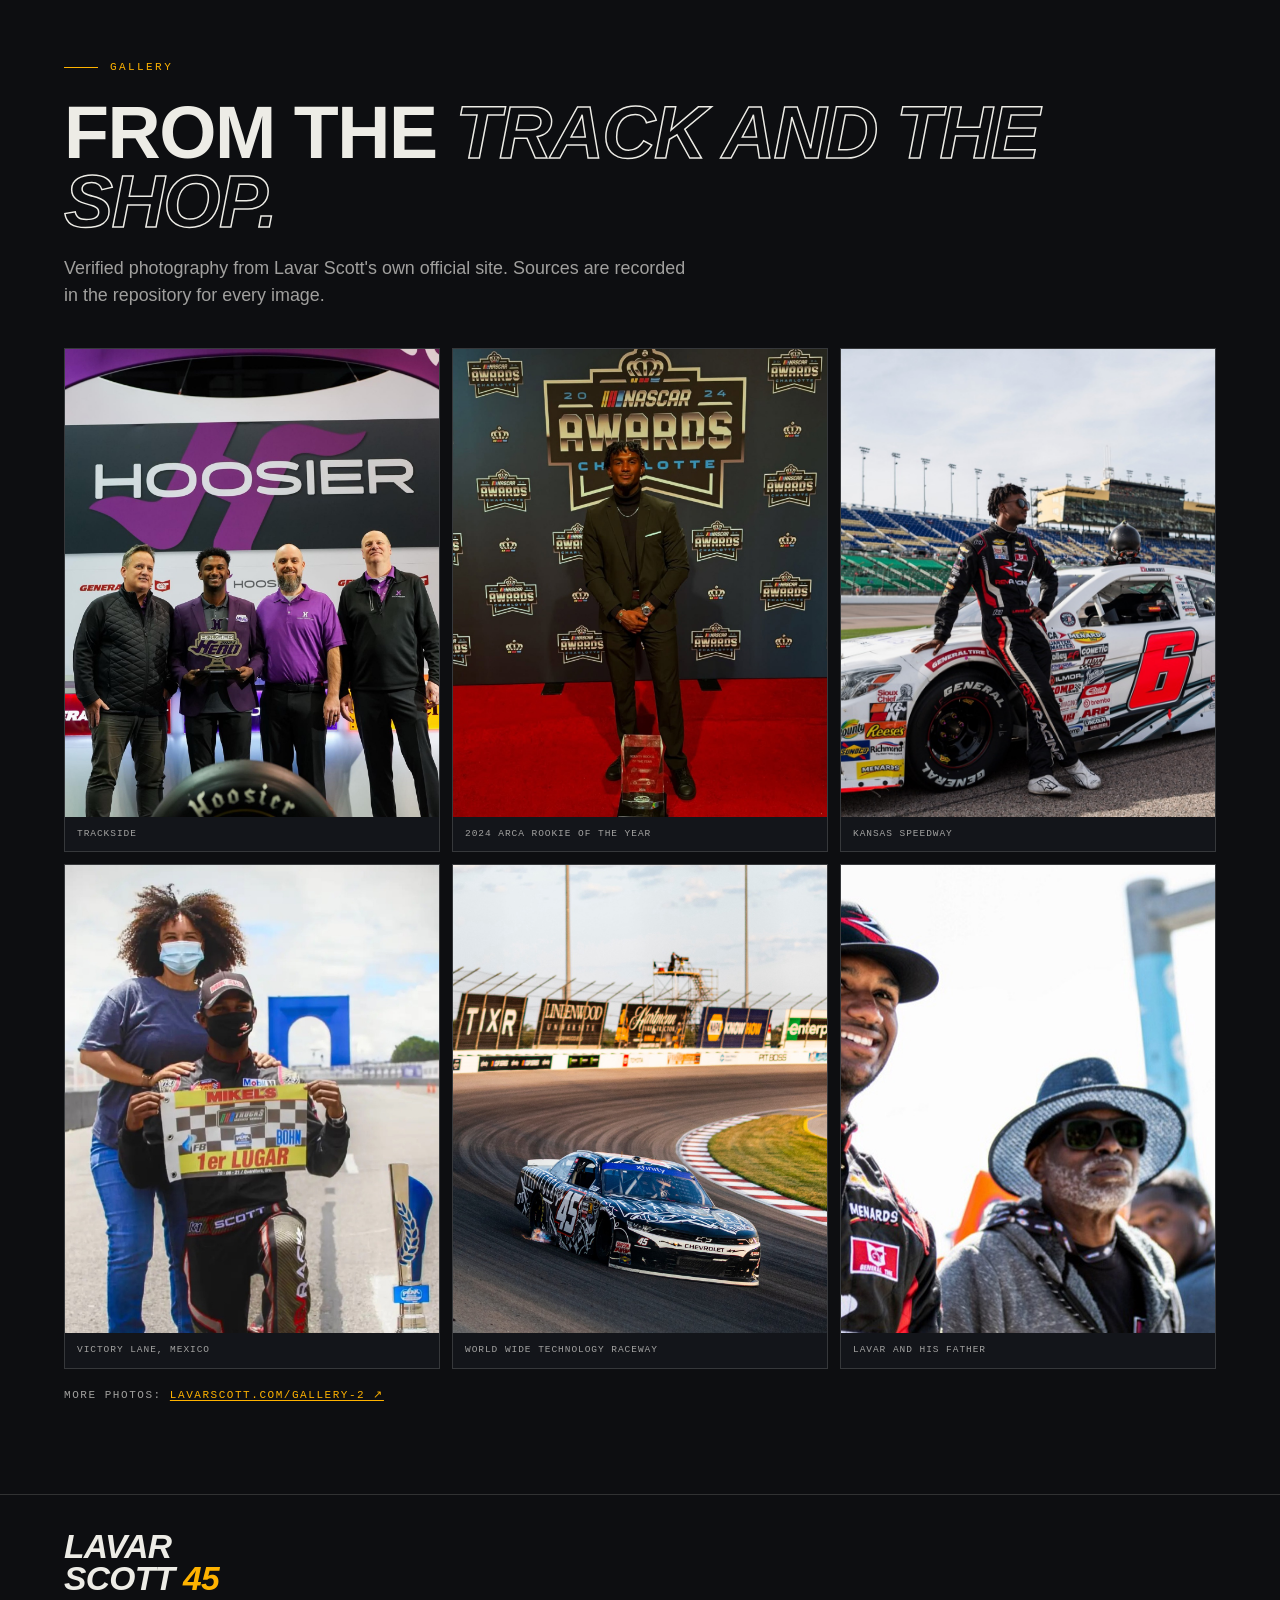
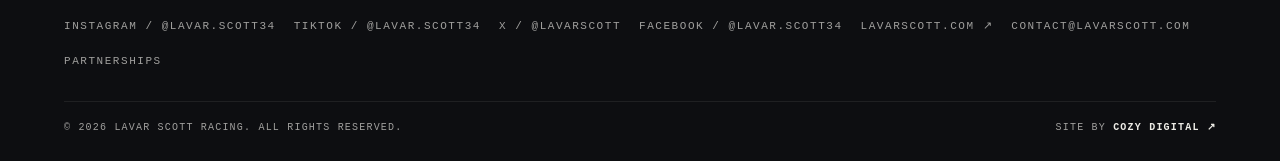
==== commit 44b8e808: "Merge 0f7cca57be1712c2be7edae1fecabfd2784d454a into e8f00e695a4cc968756caae4def167b1b92db775" ====
--- a/community.html
+++ b/community.html
@@ -42,7 +42,7 @@
 
 <main id="main">
 <section class="section section--video" style="padding-top:calc(var(--nav-h) + 48px)">
-  <div style="--bgv-left:url(img/gallery-hoosier-hero.jpg);--bgv-right:url(img/gallery-family-pops.jpg)" class="bg-video bg-video--community" aria-hidden="true">
+  <div style="--bgv-still:url(img/gallery-hoosier-hero.jpg)" class="bg-video bg-video--community" aria-hidden="true">
     <video class="bg-video__el" muted playsinline loop preload="none" aria-hidden="true" tabindex="-1" poster="media/edits/edit-01-poster.jpg">
       <source src="media/edits/edit-01.mp4" type="video/mp4">
     </video>
--- a/styles.css
+++ b/styles.css
@@ -640,50 +640,42 @@
 
 
 /* ============================================================
-   VIDEO FIX B — TRIPTYCH
-   Three-panel hero. The vertical clip holds the centre panel at its
-   native 540x960 shape, and the side panels use the real
-   high-resolution photography already in img/ rather than an
-   upscale of the video. Nothing is enlarged past its true size, so
-   every panel is sharp on a wide screen.
-
-   The panels are weighted so the widest one sits under the headline
-   and carries the heaviest wash, keeping the copy readable while
-   the sharp clip sits right of centre.
-
-   Swapping a panel is one line: change the background-image. If
-   AI-generated side plates are produced later they drop straight
-   into the same two slots with no other change.
+   VIDEO FIX C — HYBRID (stills on desktop, video on phones)
+   The clips were cut vertically for TikTok. They are sharp in the
+   shape they were made for and soft in any other, because there are
+   only 540x960 pixels to work with.
+
+   So this treatment plays to that instead of fighting it:
+     phones/portrait -> the clip runs full-bleed at native size,
+                        exactly as shot, motion and all;
+     desktop/wide    -> the video is not used at all. The hero runs
+                        the full-resolution stills with a slow drift,
+                        which reads as motion without inventing a
+                        single pixel.
+
+   This is the only one of the three where a wide screen shows no
+   upscaled video anywhere. If a true 1080x1920 master is supplied
+   later, delete the display:none rule and the video returns.
 ============================================================ */
-.bg-video{display:grid;grid-template-columns:1.5fr minmax(0,auto) 0.9fr;align-items:stretch}
-.bg-video__el{
-  width:auto;height:100%;max-width:100%;object-fit:cover;
-  grid-column:2;position:relative;z-index:1;
-}
-.bg-video::before,
-.bg-video::after{
-  content:'';display:block;position:relative;z-index:0;
-  background-size:cover;background-position:center;
-  filter:grayscale(.4) brightness(.42) contrast(1.06);
-}
-.bg-video::before{grid-column:1;background-image:var(--bgv-left);box-shadow:inset -1px 0 0 rgba(237,236,230,.16)}
-.bg-video::after{grid-column:3;background-image:var(--bgv-right);box-shadow:inset 1px 0 0 rgba(237,236,230,.16)}
-/* scrim rides above all three panels so the copy always holds */
-.bg-video__scrim{z-index:2}
-.bg-video--home .bg-video__scrim{
-  background:
-    linear-gradient(90deg,rgba(13,14,17,.9) 0%,rgba(13,14,17,.62) 30%,rgba(13,14,17,.2) 55%,rgba(13,14,17,.3) 100%),
-    linear-gradient(180deg,rgba(13,14,17,.45) 0%,rgba(13,14,17,.15) 42%,rgba(13,14,17,.85) 100%);
-}
-@media(max-width:1100px){
-  /* two panels below laptop width, dropping the narrow right plate */
-  .bg-video{grid-template-columns:1.2fr minmax(0,auto)}
-  .bg-video::after{display:none}
-}
+@media(min-width:861px){
+  .bg-video__el{display:none}
+  .bg-video::before{
+    content:'';position:absolute;inset:-4%;
+    background-image:var(--bgv-still);
+    background-size:cover;background-position:50% 32%;
+    animation:heroDrift 26s ease-in-out infinite alternate;
+    will-change:transform;
+  }
+  @keyframes heroDrift{
+    from{transform:scale(1.04) translate3d(0,0,0)}
+    to{transform:scale(1.11) translate3d(-1.4%,-1.2%,0)}
+  }
+}
+@media(min-width:861px) and (prefers-reduced-motion:reduce){
+  .bg-video::before{animation:none;transform:scale(1.04)}
+}
+/* portrait keeps the clip exactly as it is today: native shape,
+   native resolution, full bleed */
 @media(max-width:860px){
-  /* portrait: the clip is already the right shape, so it takes the
-     whole hero and the side panels are dropped */
-  .bg-video{display:block}
-  .bg-video__el{width:100%;object-fit:cover}
-  .bg-video::before,.bg-video::after{display:none}
-}
+  .bg-video__el{width:100%;height:100%;object-fit:cover}
+}
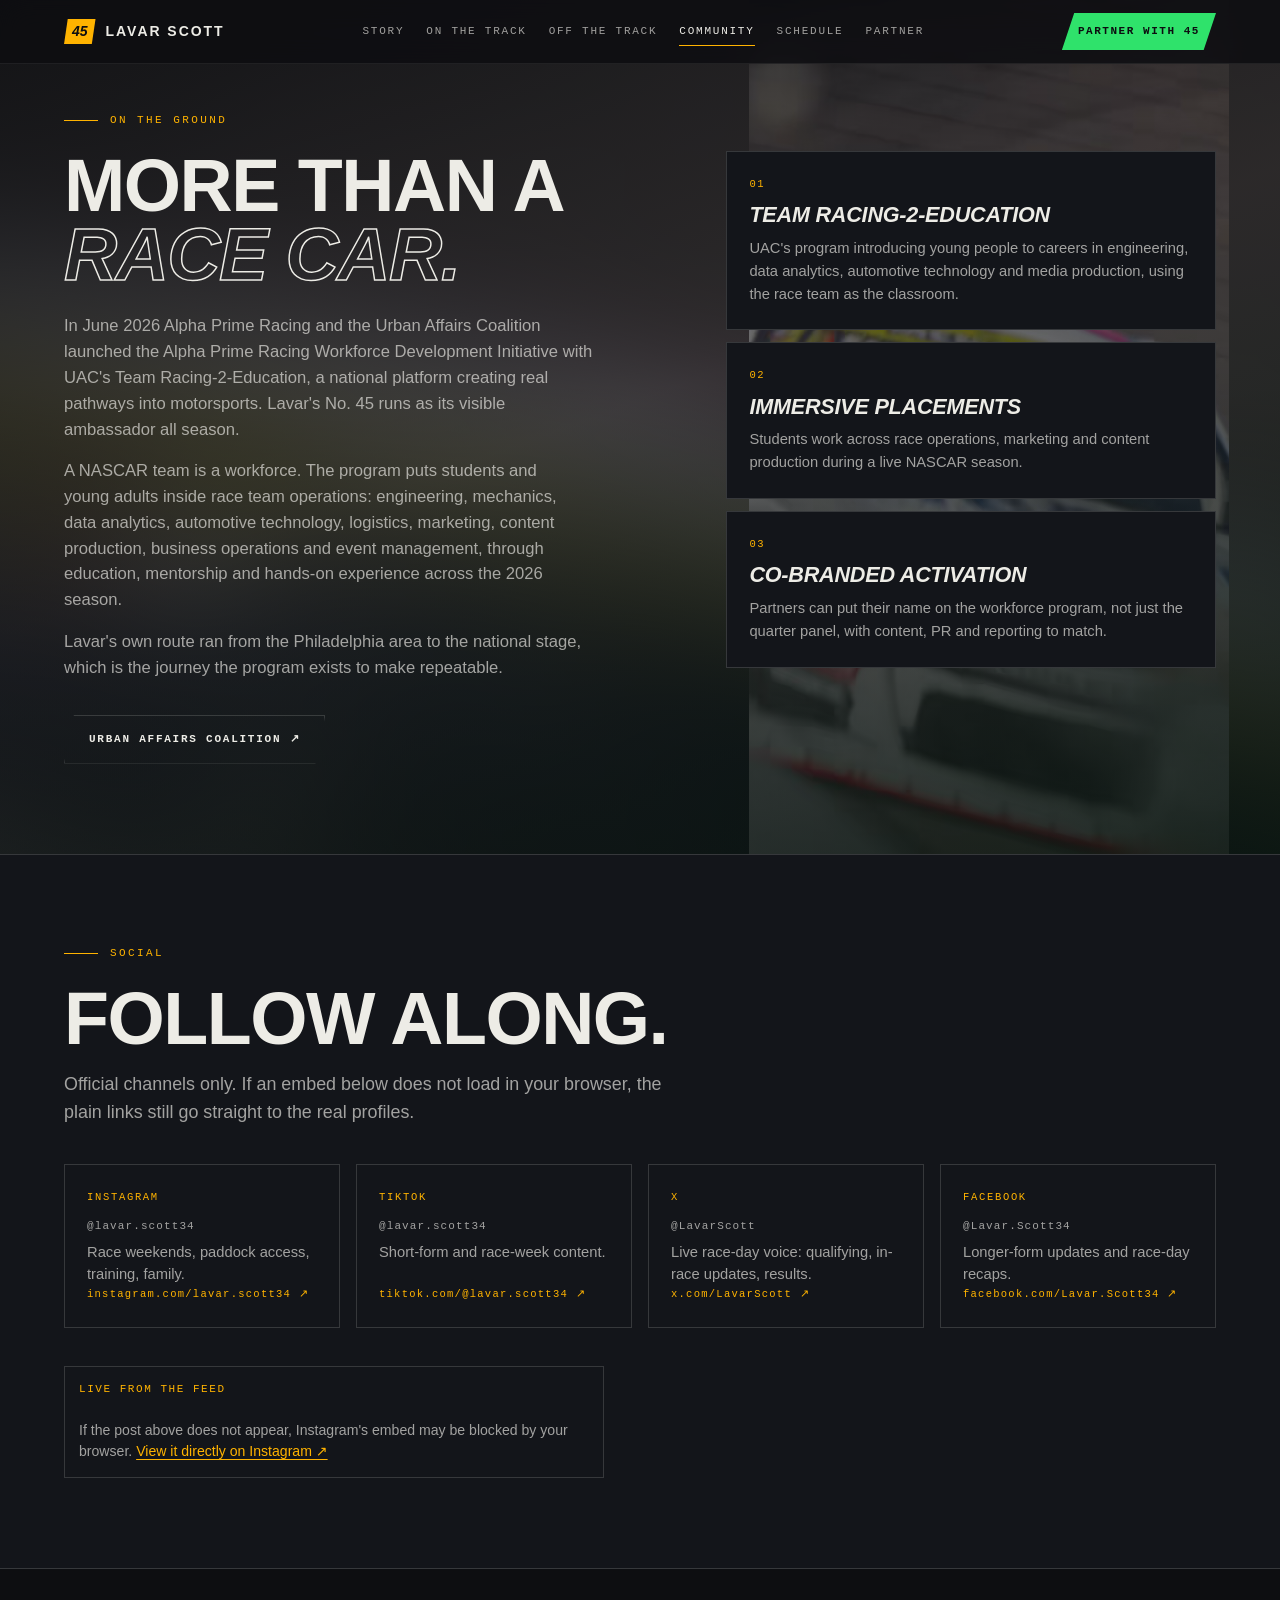
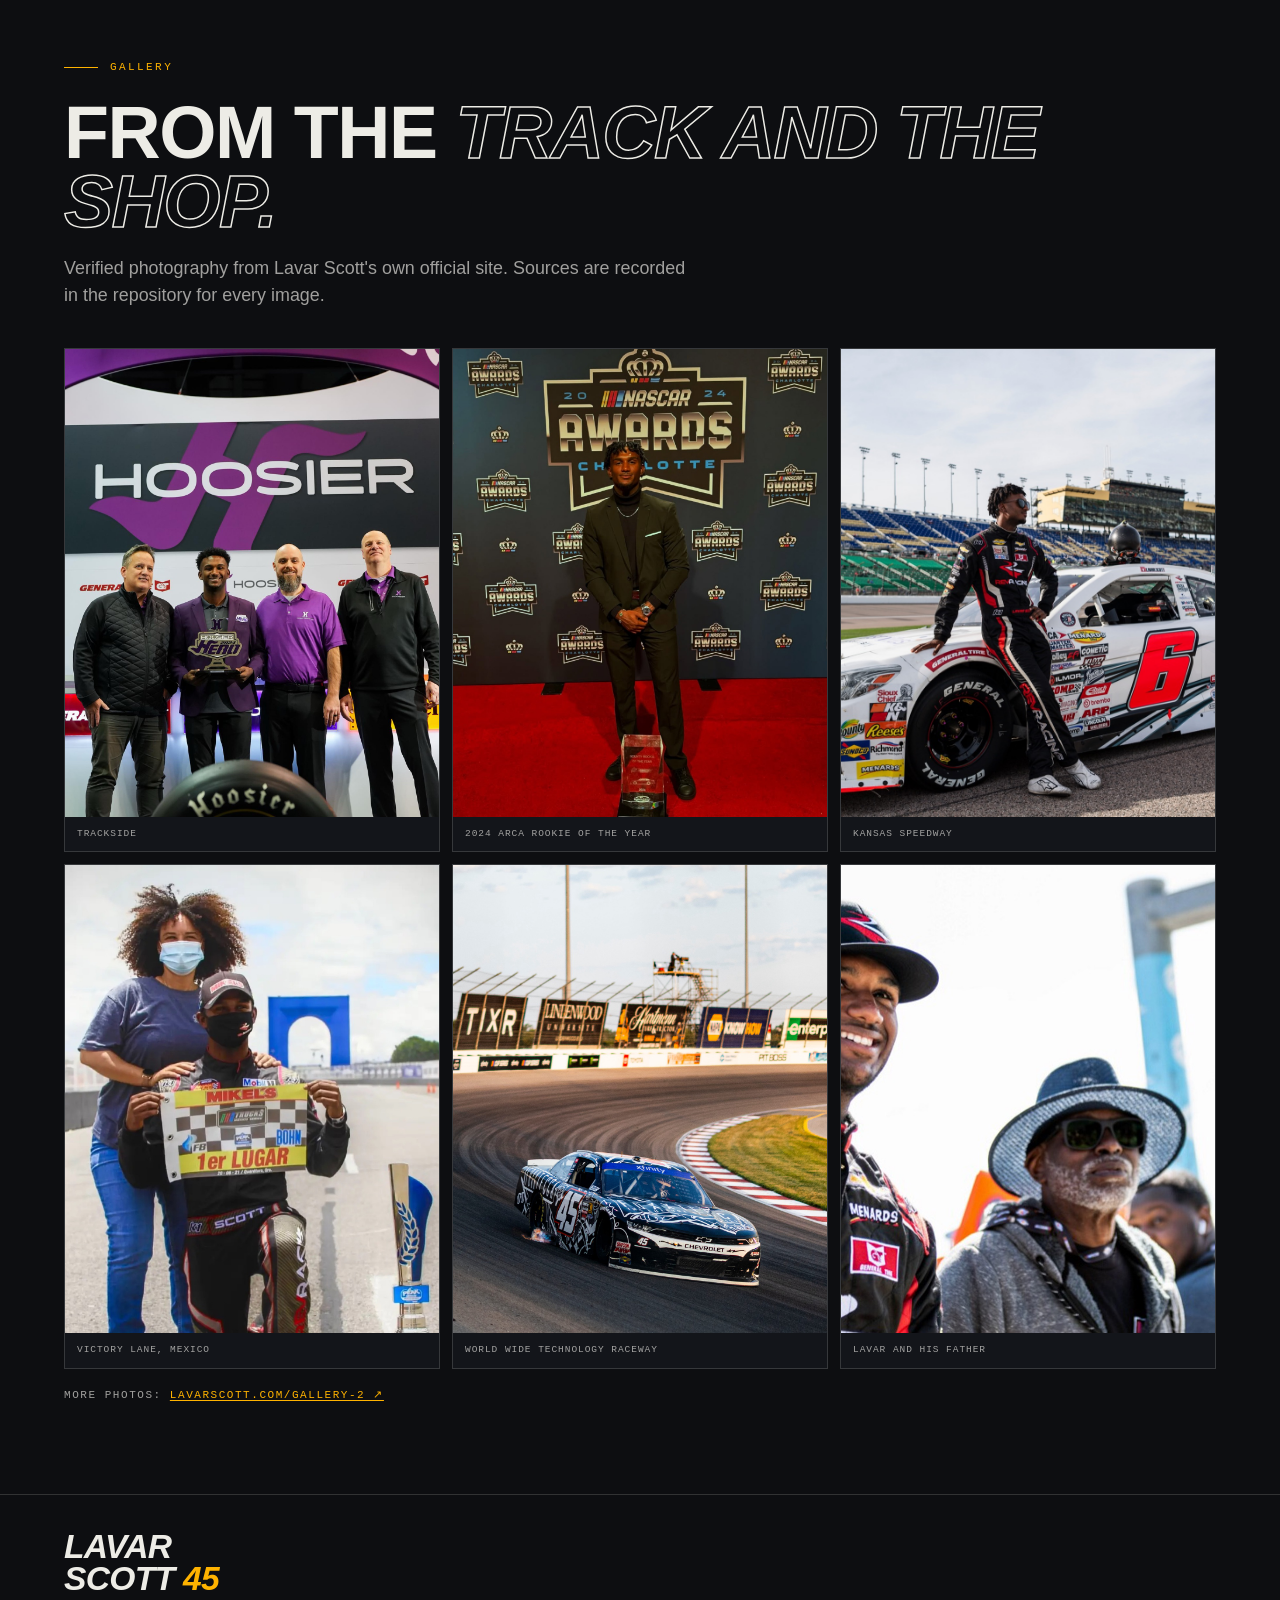
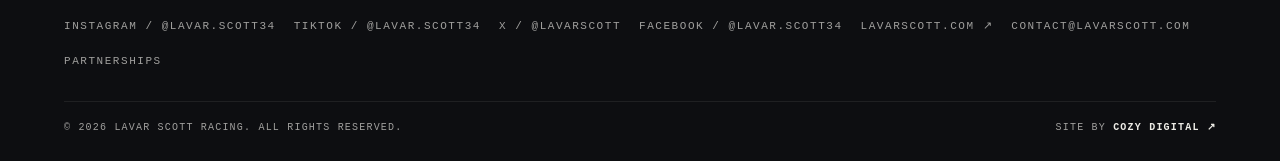
==== commit 23dd930a: "Merge pull request #5 from ElvinLearning/claude/video-fix-a-blurfill Video fix A: blur-fill hero" ====
--- a/community.html
+++ b/community.html
@@ -42,7 +42,7 @@
 
 <main id="main">
 <section class="section section--video" style="padding-top:calc(var(--nav-h) + 48px)">
-  <div style="--bgv-still:url(img/gallery-hoosier-hero.jpg)" class="bg-video bg-video--community" aria-hidden="true">
+  <div style="--bgv-poster:url(media/edits/edit-01-poster.jpg)" class="bg-video bg-video--community" aria-hidden="true">
     <video class="bg-video__el" muted playsinline loop preload="none" aria-hidden="true" tabindex="-1" poster="media/edits/edit-01-poster.jpg">
       <source src="media/edits/edit-01.mp4" type="video/mp4">
     </video>
--- a/styles.css
+++ b/styles.css
@@ -640,42 +640,44 @@
 
 
 /* ============================================================
-   VIDEO FIX C — HYBRID (stills on desktop, video on phones)
-   The clips were cut vertically for TikTok. They are sharp in the
-   shape they were made for and soft in any other, because there are
-   only 540x960 pixels to work with.
-
-   So this treatment plays to that instead of fighting it:
-     phones/portrait -> the clip runs full-bleed at native size,
-                        exactly as shot, motion and all;
-     desktop/wide    -> the video is not used at all. The hero runs
-                        the full-resolution stills with a slow drift,
-                        which reads as motion without inventing a
-                        single pixel.
-
-   This is the only one of the three where a wide screen shows no
-   upscaled video anywhere. If a true 1080x1920 master is supplied
-   later, delete the display:none rule and the video returns.
+   VIDEO FIX A — BLUR FILL
+   The source clips are 540x960 (vertical, phone-cut). Forcing one
+   into a 1440px-wide hero with object-fit:cover upscales it ~2.7x,
+   which is the blur everyone can see.
+
+   Here the sharp copy is never scaled beyond its native width. It
+   sits to the right, clear of the headline, and a heavily blurred
+   plate built from the poster frame fills the rest of the hero.
+   Blurring hides the upscale completely, because a blurred image
+   has no fine detail to lose in the first place.
+
+   Cost: nothing. No new assets, no re-encode.
 ============================================================ */
-@media(min-width:861px){
-  .bg-video__el{display:none}
-  .bg-video::before{
-    content:'';position:absolute;inset:-4%;
-    background-image:var(--bgv-still);
-    background-size:cover;background-position:50% 32%;
-    animation:heroDrift 26s ease-in-out infinite alternate;
-    will-change:transform;
-  }
-  @keyframes heroDrift{
-    from{transform:scale(1.04) translate3d(0,0,0)}
-    to{transform:scale(1.11) translate3d(-1.4%,-1.2%,0)}
-  }
-}
-@media(min-width:861px) and (prefers-reduced-motion:reduce){
-  .bg-video::before{animation:none;transform:scale(1.04)}
-}
-/* portrait keeps the clip exactly as it is today: native shape,
-   native resolution, full bleed */
+.bg-video{display:flex;align-items:center;justify-content:flex-end}
+.bg-video__el{
+  width:auto;height:100%;max-width:52%;
+  object-fit:contain;object-position:center;
+  position:relative;z-index:1;
+  margin-right:clamp(0px,4vw,90px);
+}
+.bg-video::before{
+  content:'';position:absolute;inset:-8%;z-index:0;
+  background-image:var(--bgv-poster);
+  background-size:cover;background-position:50% 28%;
+  filter:blur(52px) saturate(.7) brightness(.68);
+  transform:scale(1.15);
+}
+/* the copy side gets a heavier wash so the headline always holds */
+.bg-video__scrim{z-index:2}
+.bg-video--home .bg-video__scrim{
+  background:
+    linear-gradient(90deg,rgba(13,14,17,.94) 0%,rgba(13,14,17,.78) 34%,rgba(13,14,17,.28) 62%,rgba(13,14,17,.42) 100%),
+    linear-gradient(180deg,rgba(13,14,17,.5) 0%,rgba(13,14,17,.18) 40%,rgba(13,14,17,.82) 100%);
+}
 @media(max-width:860px){
-  .bg-video__el{width:100%;height:100%;object-fit:cover}
-}
+  /* portrait is the shape the clip was cut for: edge to edge at
+     native resolution, no blur plate needed */
+  .bg-video{display:block}
+  .bg-video__el{width:100%;max-width:none;object-fit:cover;margin-right:0}
+  .bg-video::before{display:none}
+}
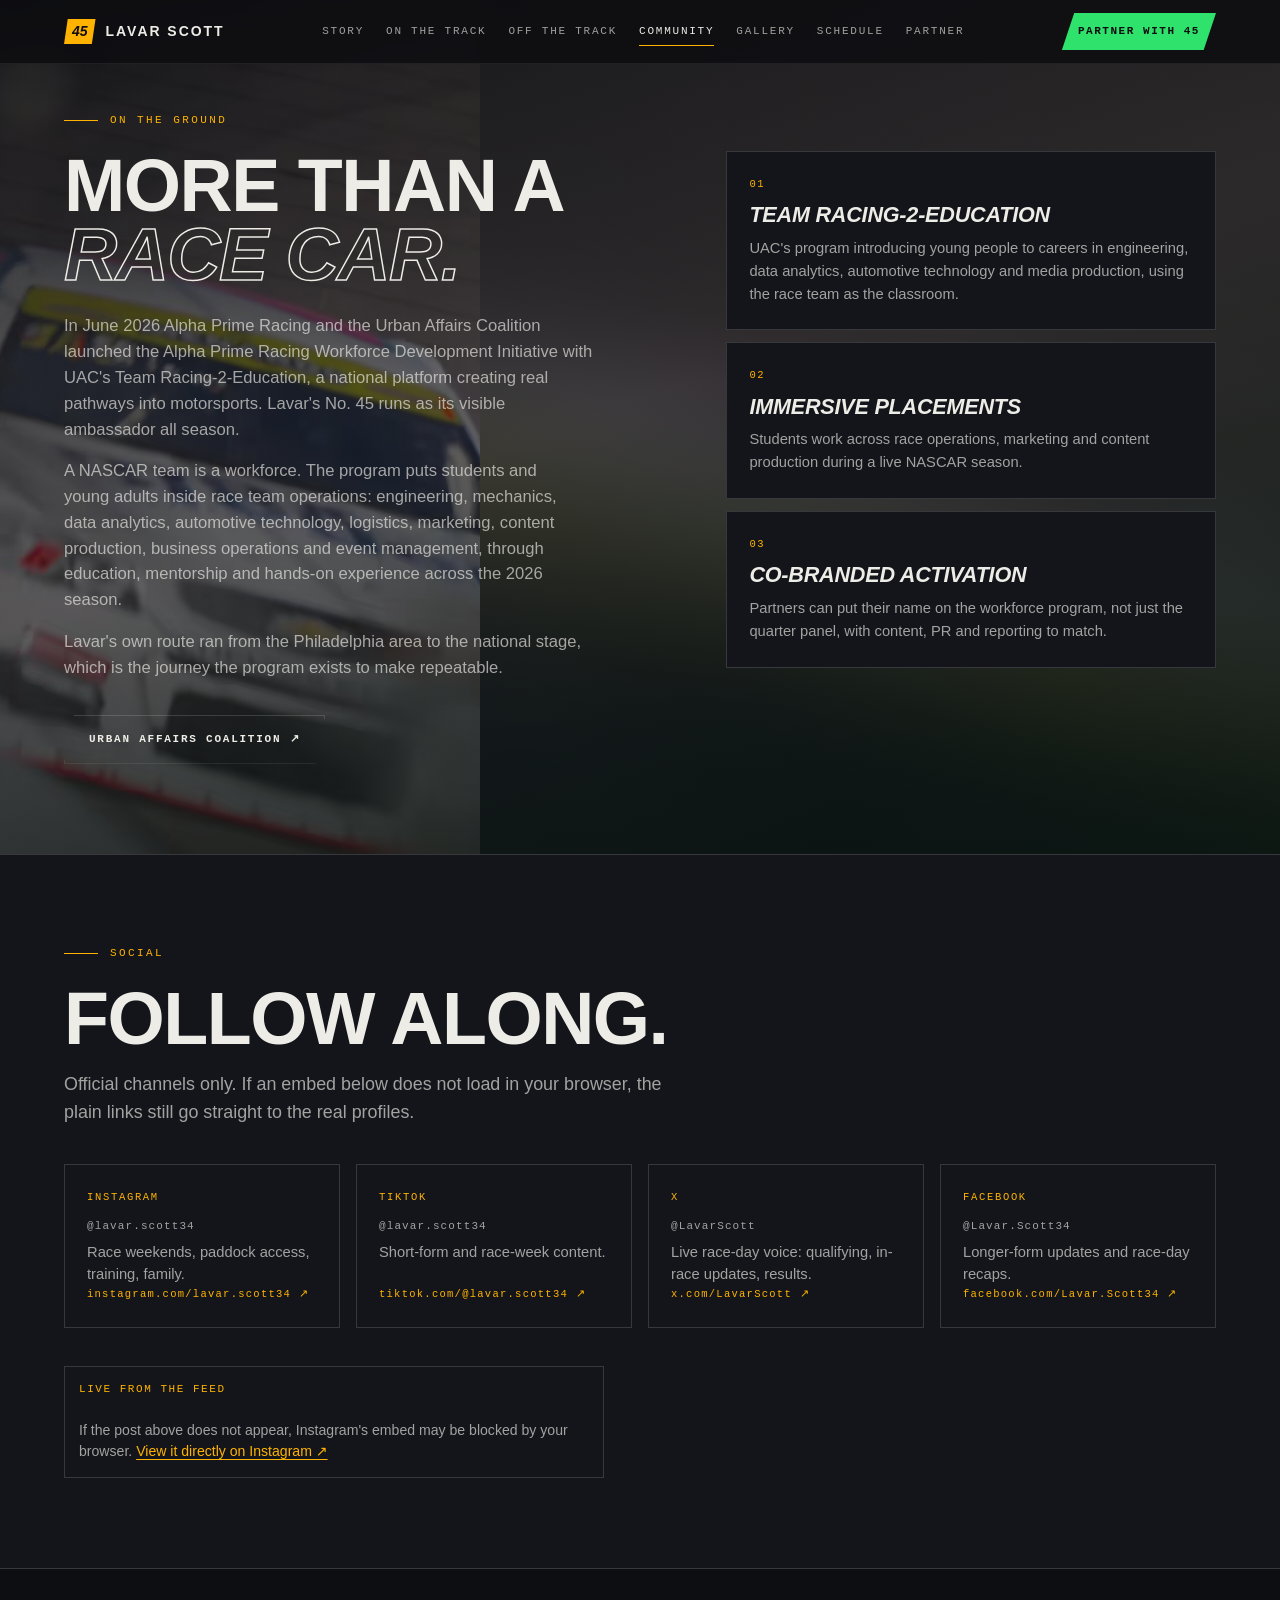
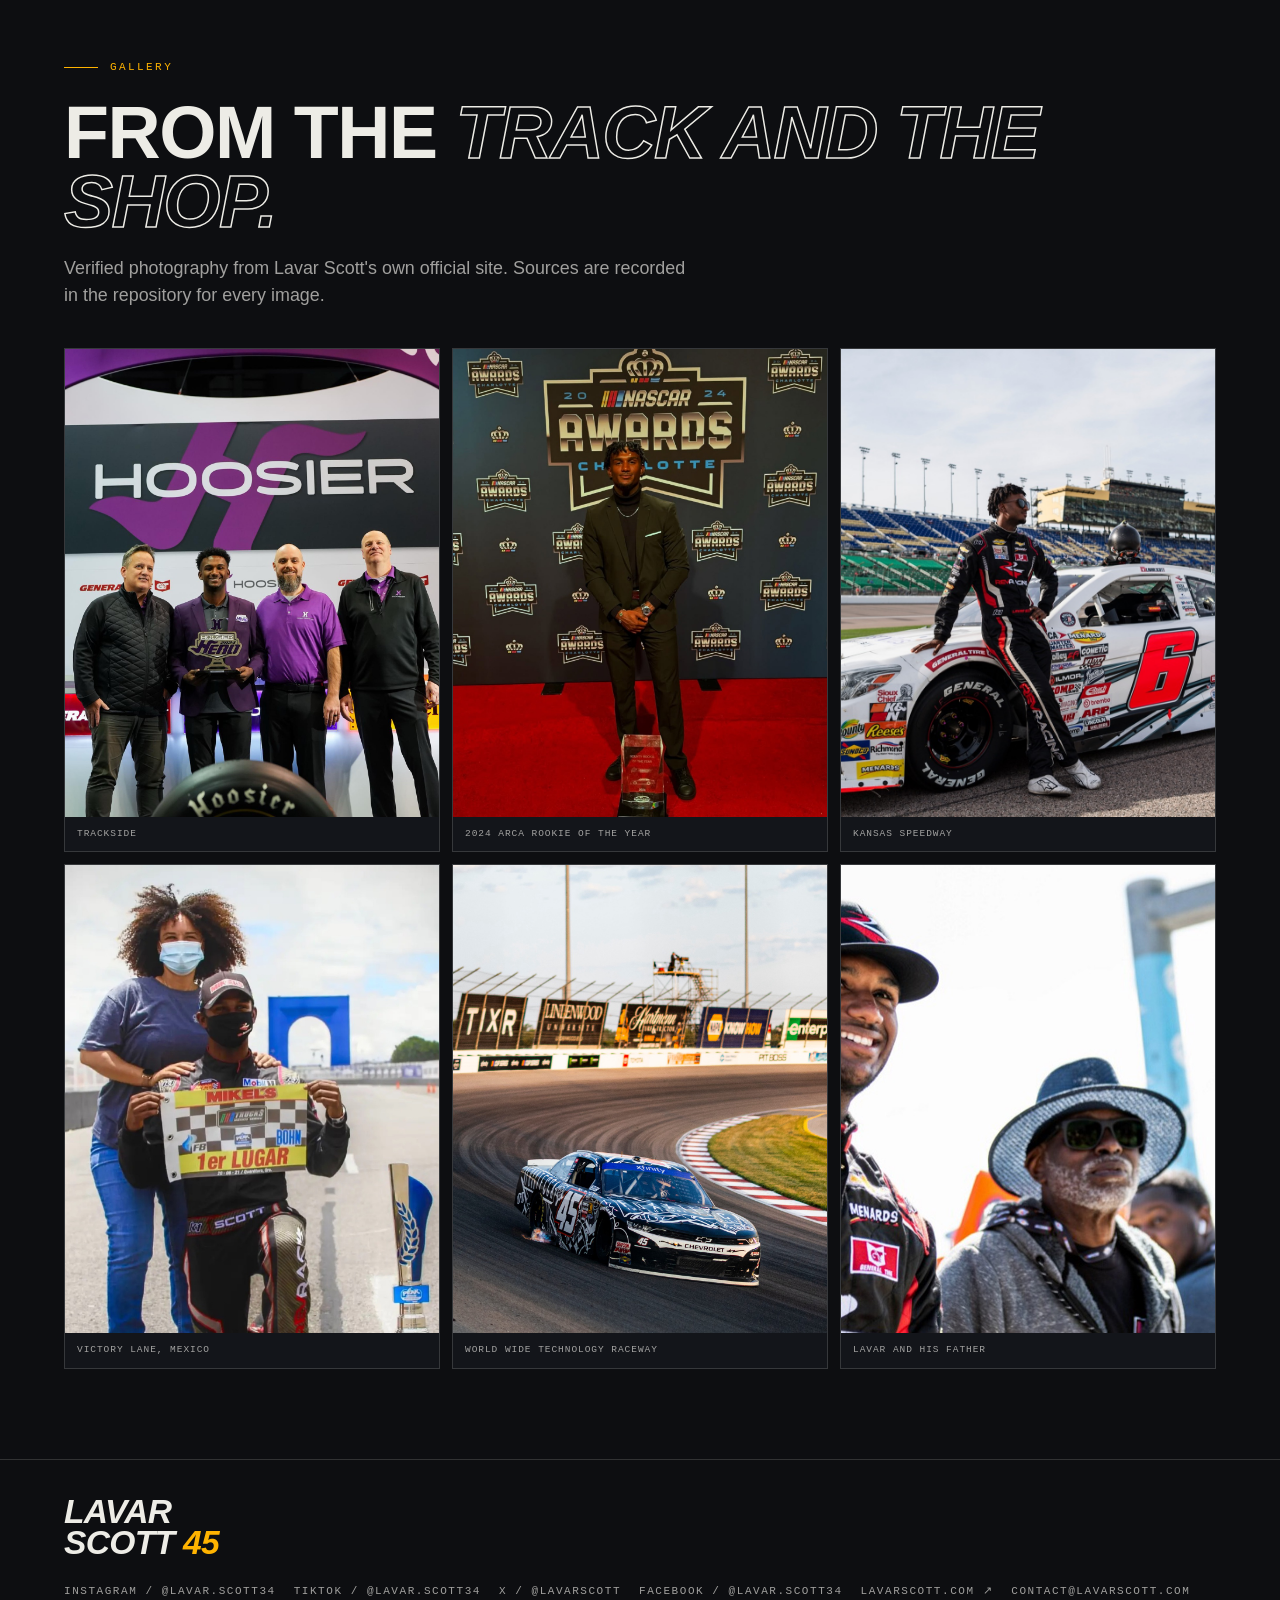
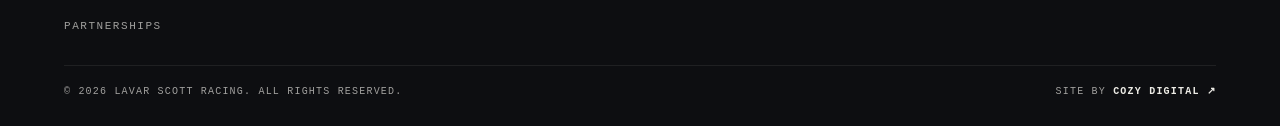
==== commit c54f53d5: "Live ambient blur, and copy trims from the review The blur plate behind the hero clip was built from" ====
--- a/community.html
+++ b/community.html
@@ -21,6 +21,7 @@
     <a href="track.html">On The Track</a>
     <a href="offtrack.html">Off The Track</a>
     <a href="community.html" aria-current="page">Community</a>
+    <a href="gallery.html">Gallery</a>
     <a href="schedule.html">Schedule</a>
     <a href="partner.html">Partner</a>
   </div>
@@ -36,6 +37,7 @@
   <a href="track.html">On The Track <span class="mono">The car, the series</span></a>
   <a href="offtrack.html">Off The Track <span class="mono">Training, lifestyle</span></a>
   <a href="community.html" aria-current="page">Community <span class="mono">Social, UAC</span></a>
+  <a href="gallery.html">Gallery <span class="mono">Photos, news</span></a>
   <a href="schedule.html">Schedule <span class="mono">2026 races</span></a>
   <a href="partner.html">Partner <span class="mono green">Sponsor the 45</span></a>
 </nav>
@@ -175,9 +177,6 @@
       </figure>
     </a>
   </div>
-  <p class="mono" style="color:var(--paper-dim);margin-top:18px">
-    More photos: <a href="https://lavarscott.com/gallery-2/" target="_blank" rel="noopener" style="color:var(--amber);text-decoration:underline;text-underline-offset:.18em">lavarscott.com/gallery-2 &#8599;</a>
-  </p>
 </section>
 </main>
 
--- a/styles.css
+++ b/styles.css
@@ -638,8 +638,7 @@
   .rv{opacity:1!important;transform:none!important}
 }
 
-
-/* ============================================================
+=====================================================
    VIDEO FIX A — BLUR FILL
    The source clips are 540x960 (vertical, phone-cut). Forcing one
    into a 1440px-wide hero with object-fit:cover upscales it ~2.7x,
@@ -666,7 +665,24 @@
   background-size:cover;background-position:50% 28%;
   filter:blur(52px) saturate(.7) brightness(.68);
   transform:scale(1.15);
-}
+  transition:opacity .8s ease;
+}
+/* Live ambient plate. script.js samples the playing clip into a
+   tiny canvas and fades this in over the poster-based plate above,
+   so the surround keeps matching the footage instead of freezing
+   on the first frame. Without JS or canvas the poster plate stays
+   and nothing below ever applies. */
+.bg-video__amb{
+  position:absolute;inset:-8%;z-index:0;
+  width:116%;height:116%;
+  object-fit:cover;
+  filter:blur(52px) saturate(.7) brightness(.68);
+  transform:scale(1.15);
+  opacity:0;transition:opacity 1s ease;
+  pointer-events:none;
+}
+.bg-video.amb-live .bg-video__amb{opacity:1}
+.bg-video.amb-live::before{opacity:0}
 /* the copy side gets a heavier wash so the headline always holds */
 .bg-video__scrim{z-index:2}
 .bg-video--home .bg-video__scrim{
@@ -681,3 +697,101 @@
   .bg-video__el{width:100%;max-width:none;object-fit:cover;margin-right:0}
   .bg-video::before{display:none}
 }
+/* ---------- LIGHTBOX ----------
+   Fullscreen photo viewer for the gallery. Progressive
+   enhancement: every thumbnail is a plain link to the full-size
+   image, so with JS off clicking still opens the photo. script.js
+   intercepts the click and shows this overlay instead. */
+.lb{
+  position:fixed;inset:0;z-index:1500;display:none;
+  background:rgba(6,7,9,.94);-webkit-backdrop-filter:blur(6px);backdrop-filter:blur(6px);
+}
+.lb.open{display:flex;flex-direction:column}
+.lb-bar{
+  display:flex;align-items:center;justify-content:space-between;gap:16px;
+  padding:14px clamp(14px,3vw,26px);border-bottom:1px solid var(--line);flex:0 0 auto;
+}
+.lb-count{font-family:var(--mono);font-size:11px;letter-spacing:.2em;color:var(--paper-dim);font-variant-numeric:tabular-nums}
+.lb-close{
+  background:none;border:1px solid var(--line);color:var(--paper);cursor:pointer;
+  font-family:var(--mono);font-size:11px;letter-spacing:.16em;text-transform:uppercase;
+  padding:8px 14px;transition:border-color .25s,color .25s;
+}
+.lb-close:hover{border-color:var(--amber);color:var(--amber)}
+.lb-stage{flex:1 1 auto;display:flex;align-items:center;justify-content:center;position:relative;min-height:0;padding:clamp(10px,2vw,22px)}
+.lb-stage img{max-width:100%;max-height:100%;object-fit:contain;display:block}
+.lb-nav{
+  position:absolute;top:50%;transform:translateY(-50%);
+  width:clamp(42px,6vw,58px);height:clamp(42px,6vw,58px);
+  background:rgba(13,14,17,.72);border:1px solid var(--line);color:var(--paper);
+  cursor:pointer;font-size:20px;line-height:1;display:flex;align-items:center;justify-content:center;
+  transition:border-color .25s,color .25s,background .25s;
+}
+.lb-nav:hover{border-color:var(--amber);color:var(--amber);background:rgba(13,14,17,.92)}
+.lb-prev{left:clamp(8px,2vw,20px)}
+.lb-next{right:clamp(8px,2vw,20px)}
+.lb-cap{
+  flex:0 0 auto;padding:14px clamp(14px,3vw,26px);border-top:1px solid var(--line);
+  font-family:var(--mono);font-size:10.5px;letter-spacing:.14em;text-transform:uppercase;color:var(--paper-dim);
+}
+.lb :focus-visible{outline:2px solid var(--amber);outline-offset:2px}
+body.lb-lock{overflow:hidden}
+/* the gallery grid becomes clickable-looking once JS is on */
+html.js .gallery a{cursor:zoom-in}
+
+/* ---------- NEWS CARDS ---------- */
+.news{display:grid;grid-template-columns:repeat(3,1fr);gap:14px;margin-top:38px}
+.newscard{
+  border:1px solid var(--line);background:var(--asphalt-2);padding:24px 22px;
+  display:flex;flex-direction:column;gap:10px;text-decoration:none;color:inherit;
+  transition:border-color .3s,transform .3s;
+}
+.newscard:hover,.newscard:focus-visible{border-color:var(--amber);transform:translateY(-4px)}
+.newscard .tag{font-family:var(--mono);font-size:9.5px;letter-spacing:.18em;text-transform:uppercase;color:var(--amber)}
+.newscard h3{font-weight:800;font-size:1rem;line-height:1.35;text-transform:none;letter-spacing:0}
+.newscard p{color:var(--paper-dim);font-size:.86rem}
+.newscard .go{margin-top:auto;padding-top:12px;font-family:var(--mono);font-size:10px;letter-spacing:.16em;text-transform:uppercase;color:var(--amber)}
+
+/* ---------- REACH OUT ---------- */
+.reach{display:grid;grid-template-columns:1.1fr 1fr;gap:16px;margin-top:38px}
+.reachcard{border:1px solid var(--line);background:var(--asphalt-2);padding:clamp(24px,3.5vw,34px)}
+.reachcard h3{font-weight:900;font-style:italic;text-transform:uppercase;font-size:clamp(1.05rem,2vw,1.3rem);margin-bottom:14px}
+.reachcard .addr{font-style:normal;font-size:1.05rem;line-height:1.7;font-weight:700}
+.reachcard .note{
+  border-left:2px solid var(--amber);padding:12px 0 12px 14px;margin-bottom:18px;
+  color:var(--paper-dim);font-size:.88rem;
+}
+.reachcard .note b{color:var(--paper)}
+.sociallist{display:flex;flex-direction:column;margin-top:4px}
+.sociallist a{
+  display:flex;justify-content:space-between;align-items:center;gap:12px;
+  padding:12px 0;border-bottom:1px solid var(--line-soft);
+  font-family:var(--mono);font-size:11px;letter-spacing:.12em;text-transform:uppercase;
+  transition:padding-left .25s,color .25s;
+}
+.sociallist a:last-child{border-bottom:none}
+.sociallist a:hover,.sociallist a:focus-visible{padding-left:8px;color:var(--amber)}
+.sociallist .h{color:var(--paper-dim)}
+
+/* ---------- TICKETS BUTTON ---------- */
+.tix{
+  font-family:var(--mono);font-size:9.5px;letter-spacing:.14em;text-transform:uppercase;
+  border:1px solid var(--amber);color:var(--amber);padding:6px 12px;white-space:nowrap;
+  transition:background .25s,color .25s;
+}
+.tix:hover,.tix:focus-visible{background:var(--amber);color:#0d0e11}
+.cal-row.done .tix{display:none}
+
+@media(max-width:860px){
+  .news,.reach{grid-template-columns:1fr}
+}
+/* schedule rows that carry both a badge and a tickets link keep
+   them together in the grid's last cell */
+.endcell{display:flex;align-items:center;gap:10px;justify-content:flex-end;flex-wrap:wrap}
+/* narrow screens: the ticket button drops to its own line under the
+   race name rather than squeezing the 4-column row into overflow */
+@media(max-width:620px){
+  .cal-row{grid-template-columns:28px 70px 1fr;row-gap:8px}
+  .cal-row .endcell{grid-column:1 / -1;justify-content:flex-start}
+  .cal-row .tix{padding:7px 12px}
+}
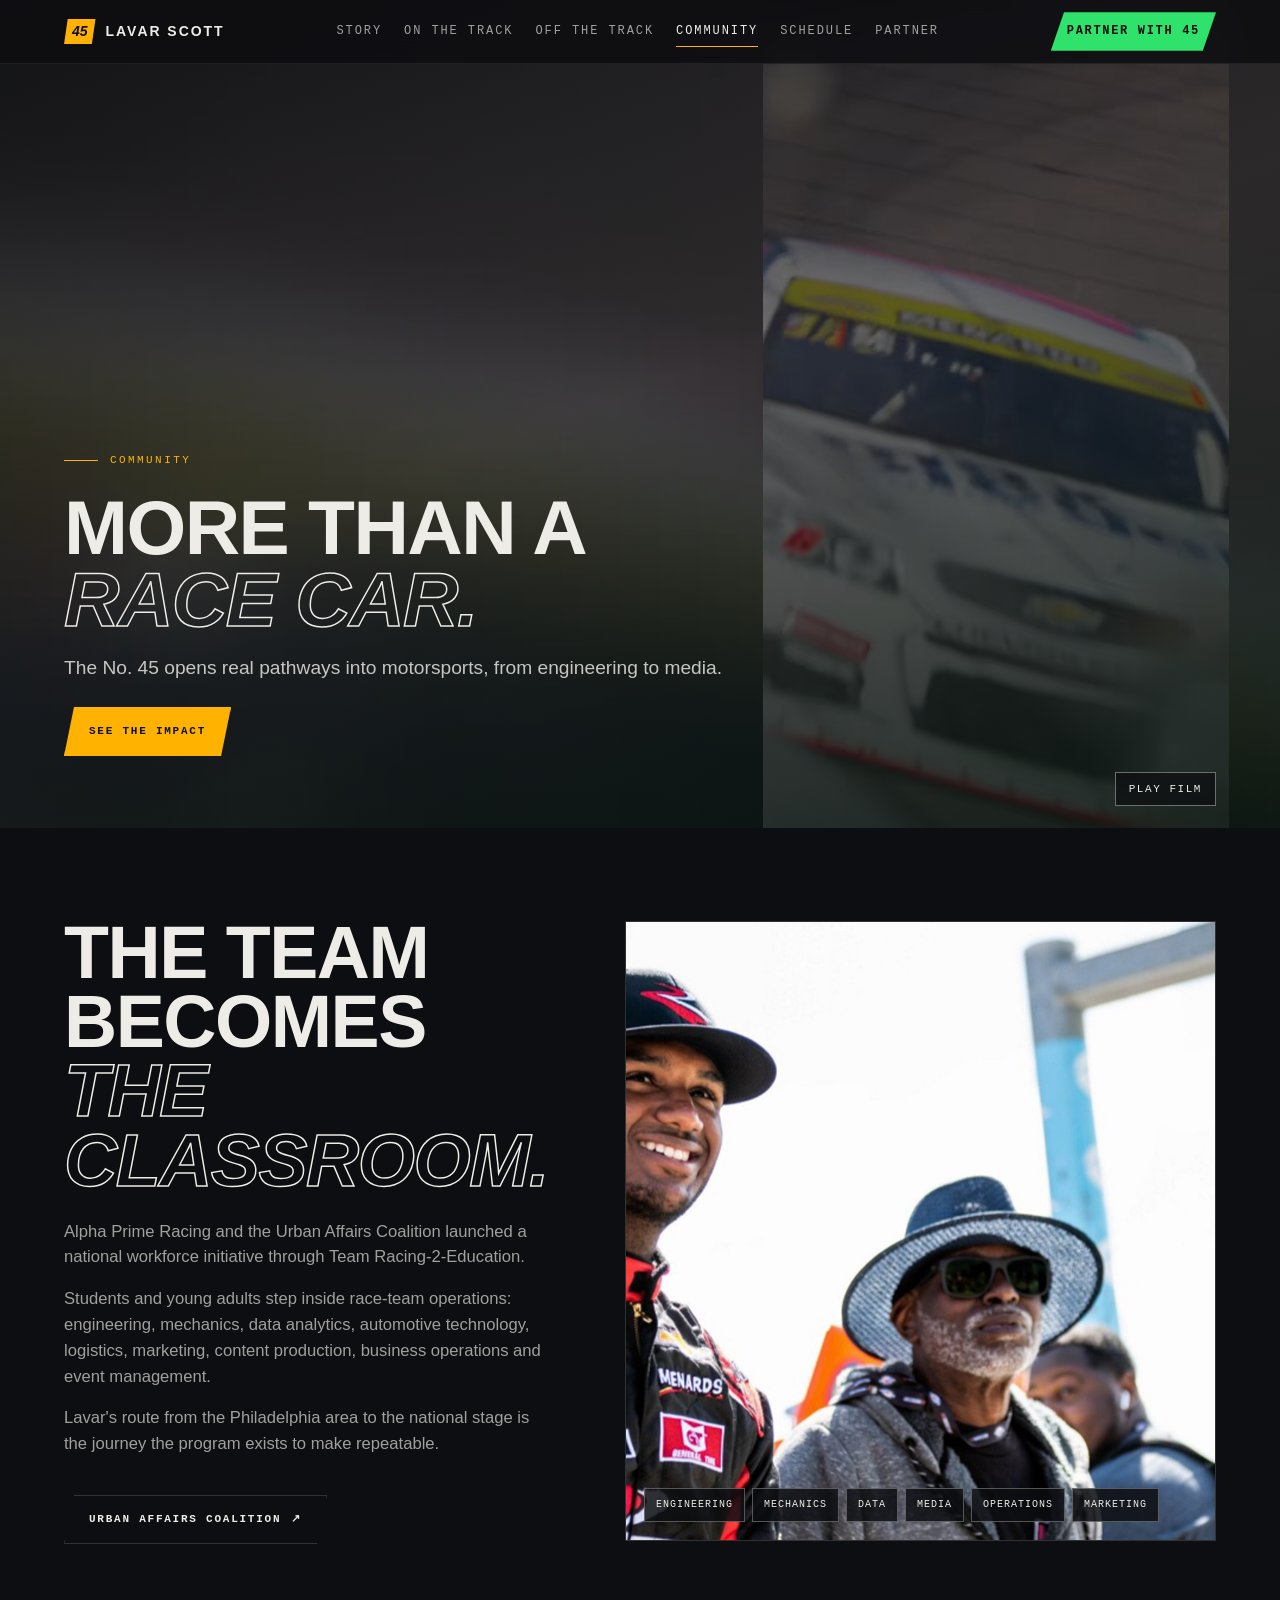
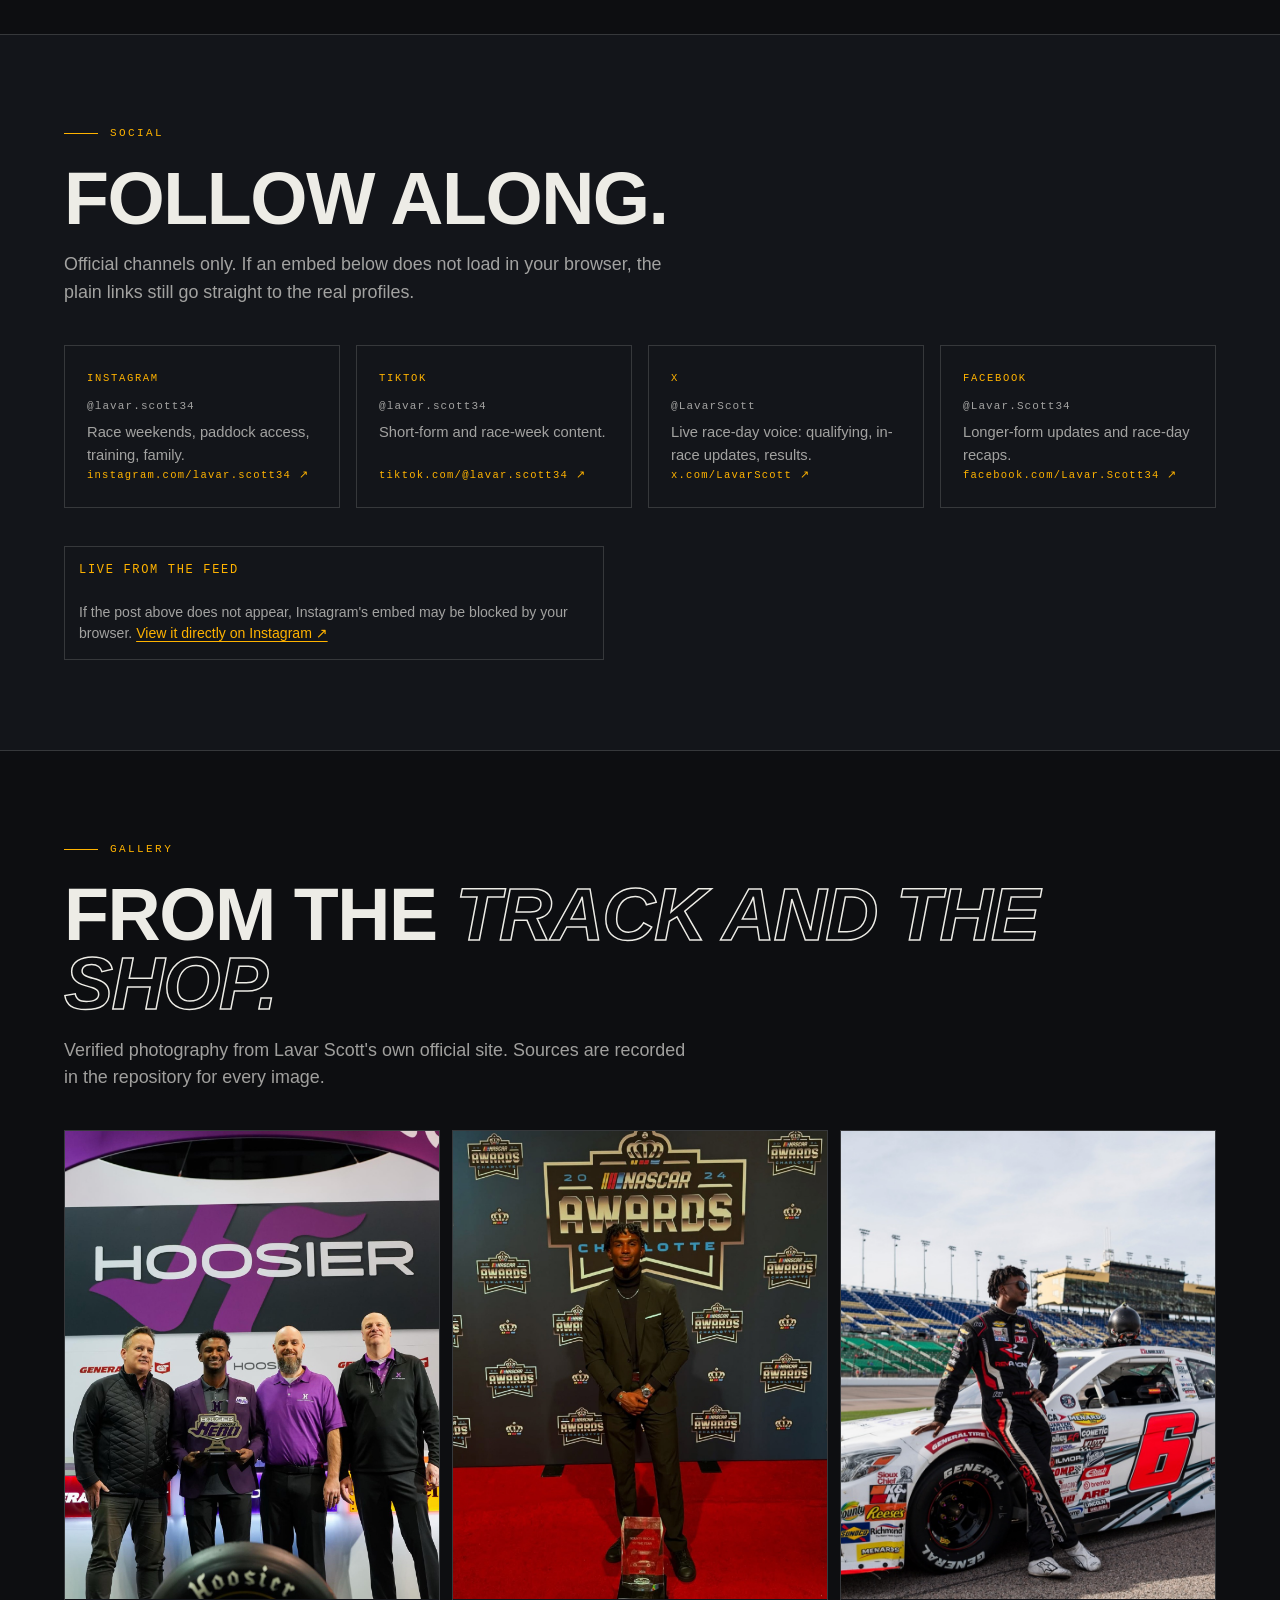
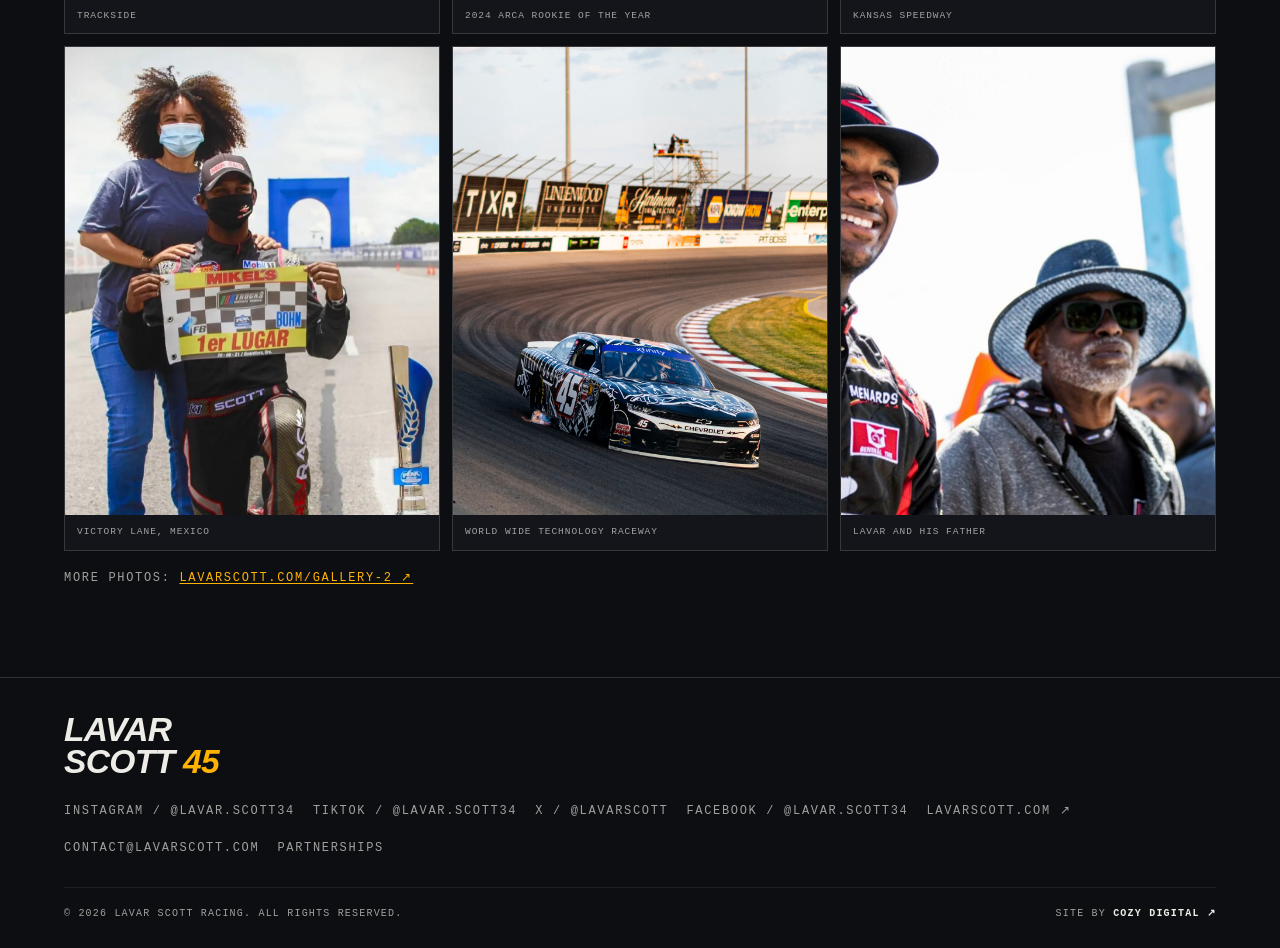
==== commit df28b915: "Redesign Lavar Scott site with cinematic page experiences" ====
--- a/community.html
+++ b/community.html
@@ -4,7 +4,9 @@
 <meta charset="UTF-8">
 <meta name="viewport" content="width=device-width, initial-scale=1.0, viewport-fit=cover">
 <title>Community &amp; Social | Lavar Scott, No. 45</title>
+<link rel="icon" href="favicon.svg" type="image/svg+xml">
 <meta name="description" content="Lavar Scott's workforce development work with the Urban Affairs Coalition, official social channels, and a verified photo gallery.">
+<script>document.documentElement.classList.add('js');setTimeout(function(){if(!document.documentElement.classList.contains('js-ready'))document.documentElement.classList.remove('js')},1500)</script>
 <link rel="stylesheet" href="styles.css">
 <noscript><style>@media(max-width:860px){.burger{display:none!important}.mmenu{display:block!important;position:static!important;max-height:none!important;overflow:visible!important}}</style></noscript>
 </head>
@@ -21,7 +23,6 @@
     <a href="track.html">On The Track</a>
     <a href="offtrack.html">Off The Track</a>
     <a href="community.html" aria-current="page">Community</a>
-    <a href="gallery.html">Gallery</a>
     <a href="schedule.html">Schedule</a>
     <a href="partner.html">Partner</a>
   </div>
@@ -37,49 +38,37 @@
   <a href="track.html">On The Track <span class="mono">The car, the series</span></a>
   <a href="offtrack.html">Off The Track <span class="mono">Training, lifestyle</span></a>
   <a href="community.html" aria-current="page">Community <span class="mono">Social, UAC</span></a>
-  <a href="gallery.html">Gallery <span class="mono">Photos, news</span></a>
   <a href="schedule.html">Schedule <span class="mono">2026 races</span></a>
   <a href="partner.html">Partner <span class="mono green">Sponsor the 45</span></a>
 </nav>
 
 <main id="main">
-<section class="section section--video" style="padding-top:calc(var(--nav-h) + 48px)">
-  <div style="--bgv-poster:url(media/edits/edit-01-poster.jpg)" class="bg-video bg-video--community" aria-hidden="true">
+<section class="section section--video page-hero page-hero--community">
+  <div style="--bgv-fill:url(img/video-fill/edit-01.webp)" class="bg-video bg-video--community" aria-hidden="true">
     <video class="bg-video__el" muted playsinline loop preload="none" aria-hidden="true" tabindex="-1" poster="media/edits/edit-01-poster.jpg">
       <source src="media/edits/edit-01.mp4" type="video/mp4">
     </video>
     <div class="bg-video__scrim"></div>
   </div>
-  <div class="kicker rv">On The Ground</div>
-  <div class="story-grid">
+  <div class="kicker rv">Community</div>
+  <h1 class="h-xl rv d1">More than a<br><em>race car.</em></h1>
+  <p class="lede rv d2">The No. 45 opens real pathways into motorsports, from engineering to media.</p>
+  <a class="btn primary rv d2" style="margin-top:24px" href="#impact">See The Impact</a>
+</section>
+
+<section class="section impact-section" id="impact">
+  <div class="impact-layout">
     <div class="story-copy">
-      <h1 class="h-xl rv">More than a<br><em>race car.</em></h1>
-      <p class="lede rv d1" style="margin-top:24px">
-        In June 2026 Alpha Prime Racing and the Urban Affairs Coalition launched the Alpha
-        Prime Racing Workforce Development Initiative with UAC's Team Racing-2-Education, a
-        national platform creating real pathways into motorsports. Lavar's No. 45 runs as its
-        visible ambassador all season.
-      </p>
-      <p class="rv d2" style="color:var(--paper-dim);max-width:56ch;margin-top:16px">
-        A NASCAR team is a workforce. The program puts students and young adults inside race
-        team operations: engineering, mechanics, data analytics, automotive technology,
-        logistics, marketing, content production, business operations and event management,
-        through education, mentorship and hands-on experience across the 2026 season.
-      </p>
-      <p class="rv d2" style="color:var(--paper-dim);max-width:56ch;margin-top:16px">
-        Lavar's own route ran from the Philadelphia area to the national stage, which is the
-        journey the program exists to make repeatable.
-      </p>
-      <a class="btn ghosty" style="margin-top:18px" href="https://uac.org/" target="_blank" rel="noopener">Urban Affairs Coalition &#8599;</a>
+      <h2 class="h-xl rv">The team becomes<br><em>the classroom.</em></h2>
+      <p class="lede rv d1" style="margin-top:24px">Alpha Prime Racing and the Urban Affairs Coalition launched a national workforce initiative through Team Racing-2-Education.</p>
+      <p class="rv d2" style="color:var(--paper-dim);max-width:56ch;margin-top:16px">Students and young adults step inside race-team operations: engineering, mechanics, data analytics, automotive technology, logistics, marketing, content production, business operations and event management.</p>
+      <p class="rv d2" style="color:var(--paper-dim);max-width:56ch;margin-top:16px">Lavar's route from the Philadelphia area to the national stage is the journey the program exists to make repeatable.</p>
+      <a class="btn ghosty rv d2" style="margin-top:22px" href="https://uac.org/" target="_blank" rel="noopener">Urban Affairs Coalition <span aria-hidden="true">&#8599;</span></a>
     </div>
-    <div class="rv d2">
-      <div class="grid" style="margin-top:0;gap:12px">
-        <div class="card"><span class="k">01</span><h3>Team Racing-2-Education</h3>
-          <p>UAC's program introducing young people to careers in engineering, data analytics, automotive technology and media production, using the race team as the classroom.</p></div>
-        <div class="card"><span class="k">02</span><h3>Immersive placements</h3>
-          <p>Students work across race operations, marketing and content production during a live NASCAR season.</p></div>
-        <div class="card"><span class="k">03</span><h3>Co-branded activation</h3>
-          <p>Partners can put their name on the workforce program, not just the quarter panel, with content, PR and reporting to match.</p></div>
+    <div class="impact-visual rv d2">
+      <img src="img/gallery-family-pops.jpg" alt="Lavar Scott with his father at the track" loading="lazy">
+      <div class="impact-pathways">
+        <span>Engineering</span><span>Mechanics</span><span>Data</span><span>Media</span><span>Operations</span><span>Marketing</span>
       </div>
     </div>
   </div>
@@ -128,7 +117,7 @@
       <a href="https://www.instagram.com/p/DaV9V7rpB86/" target="_blank" rel="noopener">View it directly on Instagram &#8599;</a>
     </p>
   </div>
-  <script async src="https://www.instagram.com/embed.js"></script>
+  <script type="application/json" id="instagramEmbedConfig">{"src":"https://www.instagram.com/embed.js"}</script>
 </section>
 
 <section class="section" id="gallery">
@@ -177,6 +166,9 @@
       </figure>
     </a>
   </div>
+  <p class="mono" style="color:var(--paper-dim);margin-top:18px">
+    More photos: <a href="https://lavarscott.com/gallery-2/" target="_blank" rel="noopener" style="color:var(--amber);text-decoration:underline;text-underline-offset:.18em">lavarscott.com/gallery-2 &#8599;</a>
+  </p>
 </section>
 </main>
 
--- a/styles.css
+++ b/styles.css
@@ -505,7 +505,7 @@
 .del{display:grid;grid-template-columns:repeat(4,1fr);border:1px solid var(--line);margin-top:38px}
 .del-col{padding:24px 20px;border-right:1px solid var(--line-soft)}
 .del-col:last-child{border-right:none}
-.del-col h4{font-family:var(--mono);font-size:10.5px;letter-spacing:.18em;text-transform:uppercase;color:var(--amber);margin-bottom:14px}
+.del-col h3{font-family:var(--mono);font-size:10.5px;letter-spacing:.18em;text-transform:uppercase;color:var(--amber);margin-bottom:14px}
 .del-col li{position:relative;padding:8px 0 8px 18px;font-size:.86rem;color:var(--paper-dim);border-bottom:1px solid var(--line-soft)}
 .del-col li:last-child{border-bottom:none}
 .del-col li::before{content:'▸';position:absolute;left:0;top:8px;color:var(--amber)}
@@ -517,17 +517,14 @@
 .fit-row .t{font-weight:900;text-transform:uppercase;letter-spacing:.01em;font-size:clamp(.95rem,1.5vw,1.1rem)}
 .fit-row .d{color:var(--paper-dim);font-size:.9rem}
 
-/* ---------- NIELSEN CHART ---------- */
+/* ---------- SPONSORSHIP EVIDENCE ---------- */
 .chart-wrap{border:1px solid var(--line);background:var(--asphalt-2);padding:clamp(20px,3.4vw,32px);margin-top:38px}
-.chart-top{display:flex;justify-content:space-between;align-items:baseline;gap:18px;flex-wrap:wrap;margin-bottom:6px}
-.chart-top h4{font-weight:900;text-transform:uppercase;letter-spacing:-.01em;font-size:clamp(1rem,2vw,1.3rem)}
-.chart-legend{display:flex;gap:16px;align-items:center;flex-wrap:wrap}
-.chart-legend span{display:flex;align-items:center;gap:7px;font-family:var(--mono);font-size:10px;letter-spacing:.12em;text-transform:uppercase;color:var(--paper-dim)}
-.chart-legend i{width:11px;height:11px;border-radius:2px;display:block}
-.chart-sub{color:var(--paper-dim);font-size:.88rem;margin-bottom:20px;max-width:62ch}
-.chart-scroll{overflow-x:auto}
-.chart-scroll svg{display:block;min-width:480px;width:100%;height:auto}
-.chart-src{font-family:var(--mono);font-size:9.5px;letter-spacing:.12em;text-transform:uppercase;color:var(--paper-dim);margin-top:14px}
+.evidence-grid{display:grid;grid-template-columns:repeat(3,1fr);gap:1px;background:var(--line)}
+.evidence-stat{display:flex;flex-direction:column;gap:14px;background:var(--asphalt-2);padding:clamp(20px,3vw,32px)}
+.evidence-stat strong{font-size:clamp(2.4rem,6vw,5.2rem);font-weight:950;letter-spacing:-.06em;line-height:.9;color:var(--amber)}
+.evidence-stat span{color:var(--paper-dim);font-size:.92rem;line-height:1.6}
+.chart-src{grid-column:1/-1;background:var(--asphalt-2);font-family:var(--mono);font-size:11px;line-height:1.5;letter-spacing:.1em;text-transform:uppercase;color:var(--paper-dim);margin:0;padding:16px 0 0}
+.chart-src a{color:var(--amber);text-decoration:underline;text-underline-offset:3px}
 
 /* ---------- PRESS ---------- */
 .press{display:grid;grid-template-columns:repeat(3,1fr);gap:12px;margin-top:38px}
@@ -556,6 +553,8 @@
   font-family:var(--display);font-size:.95rem;padding:12px 14px;
 }
 .enquiry input:focus-visible,.enquiry select:focus-visible,.enquiry textarea:focus-visible{border-color:var(--amber)}
+.enquiry .field-error{color:#ffcf4a;font-family:var(--mono);font-size:12px;line-height:1.4;margin-top:7px;max-width:none}
+.enquiry [aria-invalid="true"]{border-color:#ffcf4a;box-shadow:0 0 0 1px #ffcf4a}
 .enquiry textarea{resize:vertical;min-height:110px}
 .enquiry .row2{display:grid;grid-template-columns:1fr 1fr;gap:16px}
 .enquiry .note{color:var(--paper-dim);font-size:.85rem;margin-top:10px}
@@ -605,6 +604,7 @@
   .cal{grid-template-columns:1fr;column-gap:0}
 }
 @media(max-width:860px){
+  .evidence-grid{grid-template-columns:1fr}
   .story-grid,.car-grid{grid-template-columns:1fr}
   .photo-frame{position:static;max-width:440px}
   .car-visual{order:-1}
@@ -638,19 +638,12 @@
   .rv{opacity:1!important;transform:none!important}
 }
 
-=====================================================
-   VIDEO FIX A — BLUR FILL
-   The source clips are 540x960 (vertical, phone-cut). Forcing one
-   into a 1440px-wide hero with object-fit:cover upscales it ~2.7x,
-   which is the blur everyone can see.
-
-   Here the sharp copy is never scaled beyond its native width. It
-   sits to the right, clear of the headline, and a heavily blurred
-   plate built from the poster frame fills the rest of the hero.
-   Blurring hides the upscale completely, because a blurred image
-   has no fine detail to lose in the first place.
-
-   Cost: nothing. No new assets, no re-encode.
+/* ============================================================
+   VIDEO BLUR FILL
+   The source clips are 540x960 portrait cuts. The sharp copy stays
+   near native width while a tiny, pre-rendered blurred WebP fills
+   the remaining hero. Pre-rendering keeps the intended depth
+   without an expensive full-viewport CSS blur at runtime.
 ============================================================ */
 .bg-video{display:flex;align-items:center;justify-content:flex-end}
 .bg-video__el{
@@ -661,28 +654,10 @@
 }
 .bg-video::before{
   content:'';position:absolute;inset:-8%;z-index:0;
-  background-image:var(--bgv-poster);
+  background-image:var(--bgv-fill);
   background-size:cover;background-position:50% 28%;
-  filter:blur(52px) saturate(.7) brightness(.68);
   transform:scale(1.15);
-  transition:opacity .8s ease;
-}
-/* Live ambient plate. script.js samples the playing clip into a
-   tiny canvas and fades this in over the poster-based plate above,
-   so the surround keeps matching the footage instead of freezing
-   on the first frame. Without JS or canvas the poster plate stays
-   and nothing below ever applies. */
-.bg-video__amb{
-  position:absolute;inset:-8%;z-index:0;
-  width:116%;height:116%;
-  object-fit:cover;
-  filter:blur(52px) saturate(.7) brightness(.68);
-  transform:scale(1.15);
-  opacity:0;transition:opacity 1s ease;
-  pointer-events:none;
-}
-.bg-video.amb-live .bg-video__amb{opacity:1}
-.bg-video.amb-live::before{opacity:0}
+}
 /* the copy side gets a heavier wash so the headline always holds */
 .bg-video__scrim{z-index:2}
 .bg-video--home .bg-video__scrim{
@@ -697,101 +672,185 @@
   .bg-video__el{width:100%;max-width:none;object-fit:cover;margin-right:0}
   .bg-video::before{display:none}
 }
-/* ---------- LIGHTBOX ----------
-   Fullscreen photo viewer for the gallery. Progressive
-   enhancement: every thumbnail is a plain link to the full-size
-   image, so with JS off clicking still opens the photo. script.js
-   intercepts the click and shows this overlay instead. */
-.lb{
-  position:fixed;inset:0;z-index:1500;display:none;
-  background:rgba(6,7,9,.94);-webkit-backdrop-filter:blur(6px);backdrop-filter:blur(6px);
-}
-.lb.open{display:flex;flex-direction:column}
-.lb-bar{
-  display:flex;align-items:center;justify-content:space-between;gap:16px;
-  padding:14px clamp(14px,3vw,26px);border-bottom:1px solid var(--line);flex:0 0 auto;
-}
-.lb-count{font-family:var(--mono);font-size:11px;letter-spacing:.2em;color:var(--paper-dim);font-variant-numeric:tabular-nums}
-.lb-close{
-  background:none;border:1px solid var(--line);color:var(--paper);cursor:pointer;
-  font-family:var(--mono);font-size:11px;letter-spacing:.16em;text-transform:uppercase;
-  padding:8px 14px;transition:border-color .25s,color .25s;
-}
-.lb-close:hover{border-color:var(--amber);color:var(--amber)}
-.lb-stage{flex:1 1 auto;display:flex;align-items:center;justify-content:center;position:relative;min-height:0;padding:clamp(10px,2vw,22px)}
-.lb-stage img{max-width:100%;max-height:100%;object-fit:contain;display:block}
-.lb-nav{
-  position:absolute;top:50%;transform:translateY(-50%);
-  width:clamp(42px,6vw,58px);height:clamp(42px,6vw,58px);
-  background:rgba(13,14,17,.72);border:1px solid var(--line);color:var(--paper);
-  cursor:pointer;font-size:20px;line-height:1;display:flex;align-items:center;justify-content:center;
-  transition:border-color .25s,color .25s,background .25s;
-}
-.lb-nav:hover{border-color:var(--amber);color:var(--amber);background:rgba(13,14,17,.92)}
-.lb-prev{left:clamp(8px,2vw,20px)}
-.lb-next{right:clamp(8px,2vw,20px)}
-.lb-cap{
-  flex:0 0 auto;padding:14px clamp(14px,3vw,26px);border-top:1px solid var(--line);
-  font-family:var(--mono);font-size:10.5px;letter-spacing:.14em;text-transform:uppercase;color:var(--paper-dim);
-}
-.lb :focus-visible{outline:2px solid var(--amber);outline-offset:2px}
-body.lb-lock{overflow:hidden}
-/* the gallery grid becomes clickable-looking once JS is on */
-html.js .gallery a{cursor:zoom-in}
-
-/* ---------- NEWS CARDS ---------- */
-.news{display:grid;grid-template-columns:repeat(3,1fr);gap:14px;margin-top:38px}
-.newscard{
-  border:1px solid var(--line);background:var(--asphalt-2);padding:24px 22px;
-  display:flex;flex-direction:column;gap:10px;text-decoration:none;color:inherit;
-  transition:border-color .3s,transform .3s;
-}
-.newscard:hover,.newscard:focus-visible{border-color:var(--amber);transform:translateY(-4px)}
-.newscard .tag{font-family:var(--mono);font-size:9.5px;letter-spacing:.18em;text-transform:uppercase;color:var(--amber)}
-.newscard h3{font-weight:800;font-size:1rem;line-height:1.35;text-transform:none;letter-spacing:0}
-.newscard p{color:var(--paper-dim);font-size:.86rem}
-.newscard .go{margin-top:auto;padding-top:12px;font-family:var(--mono);font-size:10px;letter-spacing:.16em;text-transform:uppercase;color:var(--amber)}
-
-/* ---------- REACH OUT ---------- */
-.reach{display:grid;grid-template-columns:1.1fr 1fr;gap:16px;margin-top:38px}
-.reachcard{border:1px solid var(--line);background:var(--asphalt-2);padding:clamp(24px,3.5vw,34px)}
-.reachcard h3{font-weight:900;font-style:italic;text-transform:uppercase;font-size:clamp(1.05rem,2vw,1.3rem);margin-bottom:14px}
-.reachcard .addr{font-style:normal;font-size:1.05rem;line-height:1.7;font-weight:700}
-.reachcard .note{
-  border-left:2px solid var(--amber);padding:12px 0 12px 14px;margin-bottom:18px;
-  color:var(--paper-dim);font-size:.88rem;
-}
-.reachcard .note b{color:var(--paper)}
-.sociallist{display:flex;flex-direction:column;margin-top:4px}
-.sociallist a{
-  display:flex;justify-content:space-between;align-items:center;gap:12px;
-  padding:12px 0;border-bottom:1px solid var(--line-soft);
-  font-family:var(--mono);font-size:11px;letter-spacing:.12em;text-transform:uppercase;
-  transition:padding-left .25s,color .25s;
-}
-.sociallist a:last-child{border-bottom:none}
-.sociallist a:hover,.sociallist a:focus-visible{padding-left:8px;color:var(--amber)}
-.sociallist .h{color:var(--paper-dim)}
-
-/* ---------- TICKETS BUTTON ---------- */
-.tix{
-  font-family:var(--mono);font-size:9.5px;letter-spacing:.14em;text-transform:uppercase;
-  border:1px solid var(--amber);color:var(--amber);padding:6px 12px;white-space:nowrap;
-  transition:background .25s,color .25s;
-}
-.tix:hover,.tix:focus-visible{background:var(--amber);color:#0d0e11}
-.cal-row.done .tix{display:none}
+
+/* ---------- 2026 CINEMATIC POLISH ---------- */
+body{font-size:17px}
+.mono,.nav-links a,.nav-cta,.f-links a{font-size:12px}
+
+.race-progress{
+  position:fixed;z-index:905;left:0;top:var(--nav-h);width:100%;height:2px;
+  transform:scaleX(0);transform-origin:left;background:var(--amber);pointer-events:none;
+}
+@supports(animation-timeline:scroll()){
+  html.js-anim .race-progress{animation:race-progress linear both;animation-timeline:scroll(root block)}
+  @keyframes race-progress{to{transform:scaleX(1)}}
+}
+
+.page-hero{
+  min-height:92vh;min-height:92svh;position:relative;overflow:hidden;
+  display:flex;flex-direction:column;justify-content:flex-end;align-items:flex-start;
+  padding:calc(var(--nav-h) + 52px) var(--pad) clamp(54px,8vh,84px)!important;
+  isolation:isolate;
+}
+.page-hero>*:not(.bg-video):not(.page-hero__media):not(.page-hero__scrim){position:relative;z-index:2}
+.page-hero>.kicker,.page-hero>.h-xl,.page-hero>.lede,.page-hero>.btn,.page-hero>.hero-ctas{max-width:920px}
+.page-hero>.h-xl{font-size:clamp(3rem,6vw,5.5rem)}
+.page-hero>.lede{color:rgba(237,236,230,.82);font-size:clamp(1rem,1.5vw,1.2rem)}
+.page-hero__content{position:relative;z-index:2;max-width:920px}
+.page-hero__content .h-xl{font-size:clamp(3rem,6vw,5.5rem)}
+.page-hero__content .lede{color:rgba(237,236,230,.82);font-size:clamp(1rem,1.5vw,1.2rem)}
+.page-hero__content>.btn{margin-top:24px}
+.page-hero__media,.page-hero__scrim{position:absolute;inset:0;z-index:0}
+.page-hero__media img{width:100%;height:100%;object-fit:cover;display:block;transform:scale(1.025)}
+.page-hero__scrim{z-index:1;background:linear-gradient(90deg,rgba(13,14,17,.95) 0%,rgba(13,14,17,.72) 44%,rgba(13,14,17,.12) 78%),linear-gradient(0deg,rgba(13,14,17,.82),transparent 62%)}
+.page-hero--story .page-hero__media img{object-position:62% 42%}
+.page-hero--schedule .page-hero__media img{object-position:54% 40%}
+html.js-anim .page-hero__media img{animation:cinematic-drift 14s cubic-bezier(.2,.7,.2,1) both}
+@keyframes cinematic-drift{from{transform:scale(1.08) translate3d(1.2%,0,0)}to{transform:scale(1.025) translate3d(0,0,0)}}
+
+.video-control{
+  position:absolute;z-index:8;right:var(--pad);bottom:22px;
+  min-width:92px;padding:10px 13px;border:1px solid rgba(237,236,230,.42);
+  color:var(--paper);background:rgba(13,14,17,.72);backdrop-filter:blur(10px);
+  font-family:var(--mono);font-size:11px;letter-spacing:.14em;text-transform:uppercase;
+}
+.video-control:hover,.video-control:focus-visible{border-color:var(--amber);color:var(--amber)}
+.video-control[hidden]{display:none!important}
+.page-hero>.video-control{position:absolute!important;right:var(--pad);bottom:22px;width:auto;max-width:none}
+
+/* Image-led sponsor proof replaces the old text-card wall. */
+.proof-grid--editorial{grid-template-columns:repeat(12,1fr);grid-auto-rows:minmax(170px,24vw);gap:14px}
+.proof-grid--editorial .brandcard{
+  min-height:250px;padding:0;overflow:hidden;position:relative;justify-content:flex-end;
+  background:var(--asphalt);border-color:rgba(237,236,230,.22);
+}
+.proof-grid--editorial .brandcard--lead{grid-column:span 7;grid-row:span 2}
+.proof-grid--editorial .brandcard--community{grid-column:span 5;grid-row:span 2}
+.proof-grid--editorial .brandcard--compact{grid-column:span 6;grid-row:span 1}
+.brandcard>img{position:absolute;inset:0;width:100%;height:100%;object-fit:cover;transition:transform .7s cubic-bezier(.2,.7,.2,1)}
+.brandcard--lead>img{object-position:50% 48%}
+.brandcard--community>img{object-position:58% 50%}
+.brandcard--compact>img{object-position:50% 42%}
+.brandcard__scrim{position:absolute;inset:0;background:linear-gradient(180deg,rgba(13,14,17,.08) 20%,rgba(13,14,17,.94) 100%)}
+.brandcard__copy{position:relative;z-index:2;padding:clamp(22px,3vw,34px);display:flex;flex-direction:column;gap:8px;max-width:52ch}
+.brandmark{position:static!important;display:block;width:auto!important;height:auto!important;max-width:min(190px,70%)!important;max-height:58px;object-fit:contain!important;object-position:left center!important;margin-bottom:8px;transform:none!important;filter:drop-shadow(0 4px 14px rgba(0,0,0,.35))}
+.brandmark--uac{background:rgba(255,255,255,.92);padding:7px 10px;max-height:54px}
+.brandmark--archer{filter:brightness(0) invert(1) drop-shadow(0 4px 14px rgba(0,0,0,.35))}
+.proof-grid--editorial .brandcard .nm{font-size:clamp(1.35rem,3vw,2.4rem)}
+.proof-grid--editorial .brandcard .ds{color:rgba(237,236,230,.82);font-size:.95rem}
+.proof-grid--editorial .brandcard:hover>img{transform:scale(1.045)}
+
+.lgo{min-height:118px;min-width:190px;background:rgba(237,236,230,.035)}
+.lgo img{display:block;width:auto;height:auto;max-width:150px;max-height:72px;object-fit:contain}
+.lgo--uac img{background:#fff;padding:7px 9px}
+.lgo--apr img{max-height:88px}
+.lgo--archer img{filter:brightness(0) invert(1)}
+.lgo--sunoco img{max-height:76px}
+
+/* Editorial image mosaic: each path has a distinct visual cue. */
+.explore-grid{grid-template-columns:repeat(12,1fr);grid-auto-rows:minmax(260px,28vw)}
+.explore-grid .navcard{
+  grid-column:span 4;position:relative;overflow:hidden;justify-content:flex-end;
+  min-height:280px;padding:clamp(22px,3vw,34px);isolation:isolate;
+}
+.explore-grid .navcard::before{content:'';position:absolute;z-index:-1;inset:0;background:linear-gradient(180deg,rgba(13,14,17,.12),rgba(13,14,17,.94) 88%)}
+.explore-grid .navcard__media{position:absolute;z-index:-2;inset:0;width:100%;height:100%;object-fit:cover;transition:transform .7s cubic-bezier(.2,.7,.2,1)}
+.explore-grid .navcard:hover .navcard__media,.explore-grid .navcard:focus-visible .navcard__media{transform:scale(1.045)}
+.explore-grid .navcard--story{grid-column:span 7;grid-row:span 2}
+.explore-grid .navcard--track{grid-column:span 5}
+.explore-grid .navcard--offtrack{grid-column:span 5}
+.explore-grid .navcard--community{grid-column:span 5}
+.explore-grid .navcard--schedule{grid-column:span 3}
+.explore-grid .navcard--partner{grid-column:span 4}
+.explore-grid .navcard--story .navcard__media{object-position:50% 38%}
+.explore-grid .navcard--track .navcard__media{object-position:50% 44%}
+.explore-grid .navcard--offtrack .navcard__media{object-position:50% 30%}
+.explore-grid .navcard--community .navcard__media{object-position:55% 50%}
+.explore-grid .navcard--schedule .navcard__media{object-position:50% 38%}
+.explore-grid .navcard--partner .navcard__media{object-position:50% 34%}
+.explore-grid .navcard h3{font-size:clamp(1.45rem,3vw,2.4rem)}
+.explore-grid .navcard p{color:rgba(237,236,230,.82);font-size:.96rem}
+.explore-grid .navcard .go{color:var(--amber);font-size:11px}
+
+.broadcast-grid{grid-template-columns:1.35fr .85fr}
+.broadcast-grid .card:first-child{grid-row:span 2;justify-content:flex-end;min-height:360px;background:linear-gradient(180deg,transparent,rgba(13,14,17,.96)),url('img/gallery-kansas-trackside.jpg') center 38%/cover}
+.broadcast-grid .card:nth-child(2),.broadcast-grid .card:nth-child(3){min-height:172px}
+.training-grid{display:grid;grid-template-columns:1.2fr .8fr;gap:16px;margin-top:38px}
+.training-card{min-height:220px;justify-content:flex-end}
+.training-card--strength{grid-row:span 2;min-height:456px;background:linear-gradient(180deg,rgba(13,14,17,.12),rgba(13,14,17,.96)),url('lavar_face_out_of_car.jpg') center 24%/cover}
+.training-card--cockpit{grid-column:1 / -1;min-height:300px;background:linear-gradient(90deg,rgba(13,14,17,.94),rgba(13,14,17,.18)),url('lavar_in_car.jpg') center 42%/cover}
+.training-card--strength p,.training-card--cockpit p{color:rgba(237,236,230,.82);max-width:45ch}
+.impact-layout{display:grid;grid-template-columns:.9fr 1.1fr;gap:clamp(34px,6vw,86px);align-items:center}
+.impact-visual{position:relative;min-height:620px;overflow:hidden;border:1px solid var(--line)}
+.impact-visual>img{position:absolute;inset:0;width:100%;height:100%;object-fit:cover;object-position:55% 50%}
+.impact-pathways{position:absolute;inset:auto 18px 18px;display:flex;flex-wrap:wrap;gap:7px}
+.impact-pathways span{background:rgba(13,14,17,.84);border:1px solid rgba(237,236,230,.32);padding:8px 11px;font-family:var(--mono);font-size:10px;letter-spacing:.1em;text-transform:uppercase}
+
+.btn:active,.nav-cta:active,.burger:active{transform:translateY(1px) scale(.985)}
+.updates{background:linear-gradient(110deg,rgba(255,179,0,.13),var(--asphalt-2) 55%)}
+.updates .btn{white-space:nowrap}
+
+@media(max-width:1020px){
+  .proof-grid--editorial .brandcard--lead,.proof-grid--editorial .brandcard--community{grid-column:span 6}
+  .explore-grid .navcard--story{grid-column:span 7}
+  .explore-grid .navcard--track,.explore-grid .navcard--offtrack{grid-column:span 5}
+  .explore-grid .navcard--community,.explore-grid .navcard--partner{grid-column:span 7}
+  .explore-grid .navcard--schedule{grid-column:span 5}
+}
 
 @media(max-width:860px){
-  .news,.reach{grid-template-columns:1fr}
-}
-/* schedule rows that carry both a badge and a tickets link keep
-   them together in the grid's last cell */
-.endcell{display:flex;align-items:center;gap:10px;justify-content:flex-end;flex-wrap:wrap}
-/* narrow screens: the ticket button drops to its own line under the
-   race name rather than squeezing the 4-column row into overflow */
+  .page-hero{min-height:100svh;padding:calc(var(--nav-h) + 32px) var(--pad) 44px!important}
+  .page-hero>.h-xl{font-size:clamp(2.55rem,11vw,3.25rem);max-width:none}
+  .page-hero>.lede{max-width:29ch;font-size:1rem}
+  .page-hero__content .h-xl{font-size:clamp(2.55rem,11vw,3.25rem);max-width:none}
+  .page-hero__content .lede{max-width:29ch;font-size:1rem}
+  .page-hero__scrim{background:linear-gradient(180deg,rgba(13,14,17,.18) 15%,rgba(13,14,17,.72) 58%,rgba(13,14,17,.98) 100%)}
+  .page-hero--story .page-hero__media img{object-position:52% 26%}
+  .page-hero--schedule .page-hero__media img{object-position:49% 32%}
+  .broadcast-grid,.training-grid,.impact-layout{grid-template-columns:1fr}
+  .broadcast-grid .card:first-child,.training-card--strength{grid-row:auto;min-height:340px}
+  .training-card--cockpit{grid-column:auto;min-height:300px;background-position:60% 40%}
+  .impact-visual{min-height:520px;order:-1}
+}
+
 @media(max-width:620px){
-  .cal-row{grid-template-columns:28px 70px 1fr;row-gap:8px}
-  .cal-row .endcell{grid-column:1 / -1;justify-content:flex-start}
-  .cal-row .tix{padding:7px 12px}
-}
+  :root{--pad:20px}
+  body{font-size:16px}
+  .hero{min-height:100svh;padding:calc(var(--nav-h) + 18px) var(--pad) 0;justify-content:flex-end}
+  .hero-inner{padding-bottom:8px}
+  .hero-name{font-size:clamp(3.35rem,19vw,5.25rem);line-height:.84}
+  .hero-sub{font-size:1rem;line-height:1.45;max-width:31ch;margin-top:16px;color:rgba(237,236,230,.84)}
+  .hero-ctas{margin-top:20px;gap:10px}
+  .hero-ctas .btn{padding:13px 17px}
+  .plate{margin-bottom:16px;max-width:82%}
+  .plate>span:nth-child(n+3){display:none}
+  .tree{display:none}
+  .hero-foot{padding:16px 0 18px;font-size:9.5px}
+  .hero-foot span:last-child{display:none}
+  .bg-video--home .bg-video__el{object-position:58% 16%}
+  .bg-video--home .bg-video__scrim{background:linear-gradient(180deg,rgba(13,14,17,.18) 0%,rgba(13,14,17,.24) 35%,rgba(13,14,17,.88) 72%,rgba(13,14,17,.98) 100%)}
+  .video-control,.page-hero>.video-control{right:var(--pad);bottom:14px;font-size:10px;min-width:82px}
+  .hero .video-control{top:calc(var(--nav-h) + 14px);bottom:auto}
+  .proof-grid--editorial{display:grid;grid-template-columns:1fr;grid-auto-rows:auto}
+  .proof-grid--editorial .brandcard--lead,.proof-grid--editorial .brandcard--community,.proof-grid--editorial .brandcard--compact{grid-column:auto;grid-row:auto;min-height:360px}
+  .proof-grid--editorial .brandcard--compact{min-height:290px}
+  .explore-grid{display:grid;grid-template-columns:1fr;grid-auto-rows:auto}
+  .explore-grid .navcard,.explore-grid .navcard--story,.explore-grid .navcard--track,.explore-grid .navcard--offtrack,.explore-grid .navcard--community,.explore-grid .navcard--schedule,.explore-grid .navcard--partner{grid-column:auto;grid-row:auto;min-height:310px}
+  .impact-visual{min-height:440px}
+  .mono,.nav-links a,.nav-cta,.f-links a{font-size:11px}
+}
+
+@media(max-width:430px) and (max-height:420px){
+  .hero,.page-hero{min-height:100dvh;padding-top:calc(var(--nav-h) + 8px)!important;padding-bottom:12px!important}
+  .hero-name,.page-hero>.h-xl,.page-hero__content .h-xl{font-size:1.85rem;line-height:.88;max-width:none}
+  .plate{margin-bottom:8px}.plate>span{padding:5px 8px}.plate>span:nth-child(n+2){display:none}
+  .hero-sub,.page-hero>.lede,.page-hero__content .lede,.page-hero>.kicker,.page-hero__content>.kicker,.hero-foot{display:none}
+  .hero-ctas,.page-hero>.btn,.page-hero>.hero-ctas,.page-hero__content>.btn{margin-top:7px!important}
+  .hero-ctas .btn:nth-child(2),.page-hero>.hero-ctas .btn:nth-child(2){display:none}
+  .btn{padding:8px 13px;font-size:10px}
+  .video-control,.page-hero>.video-control{top:calc(var(--nav-h) + 8px);bottom:auto!important;padding:7px 10px}
+}
+
+@media(prefers-reduced-motion:reduce){
+  .page-hero__media img,.race-progress{animation:none!important;transform:none!important}
+}
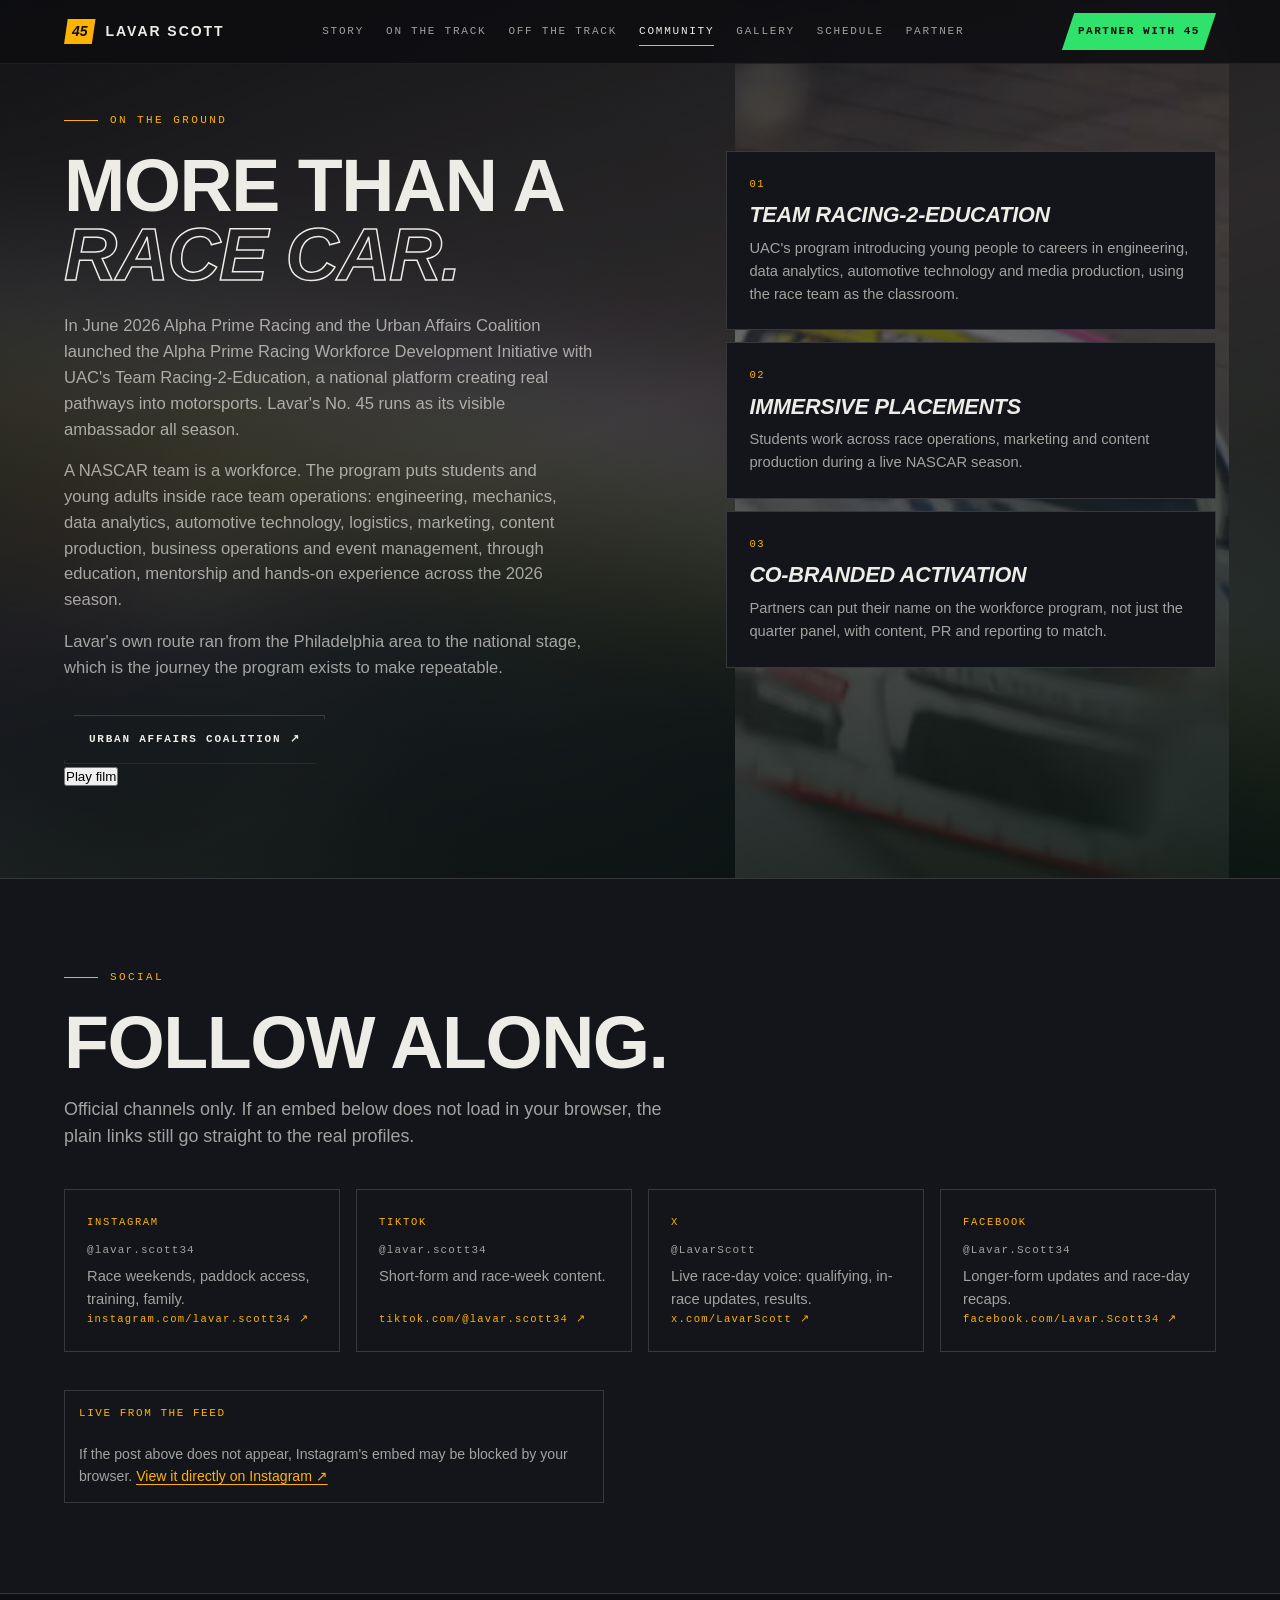
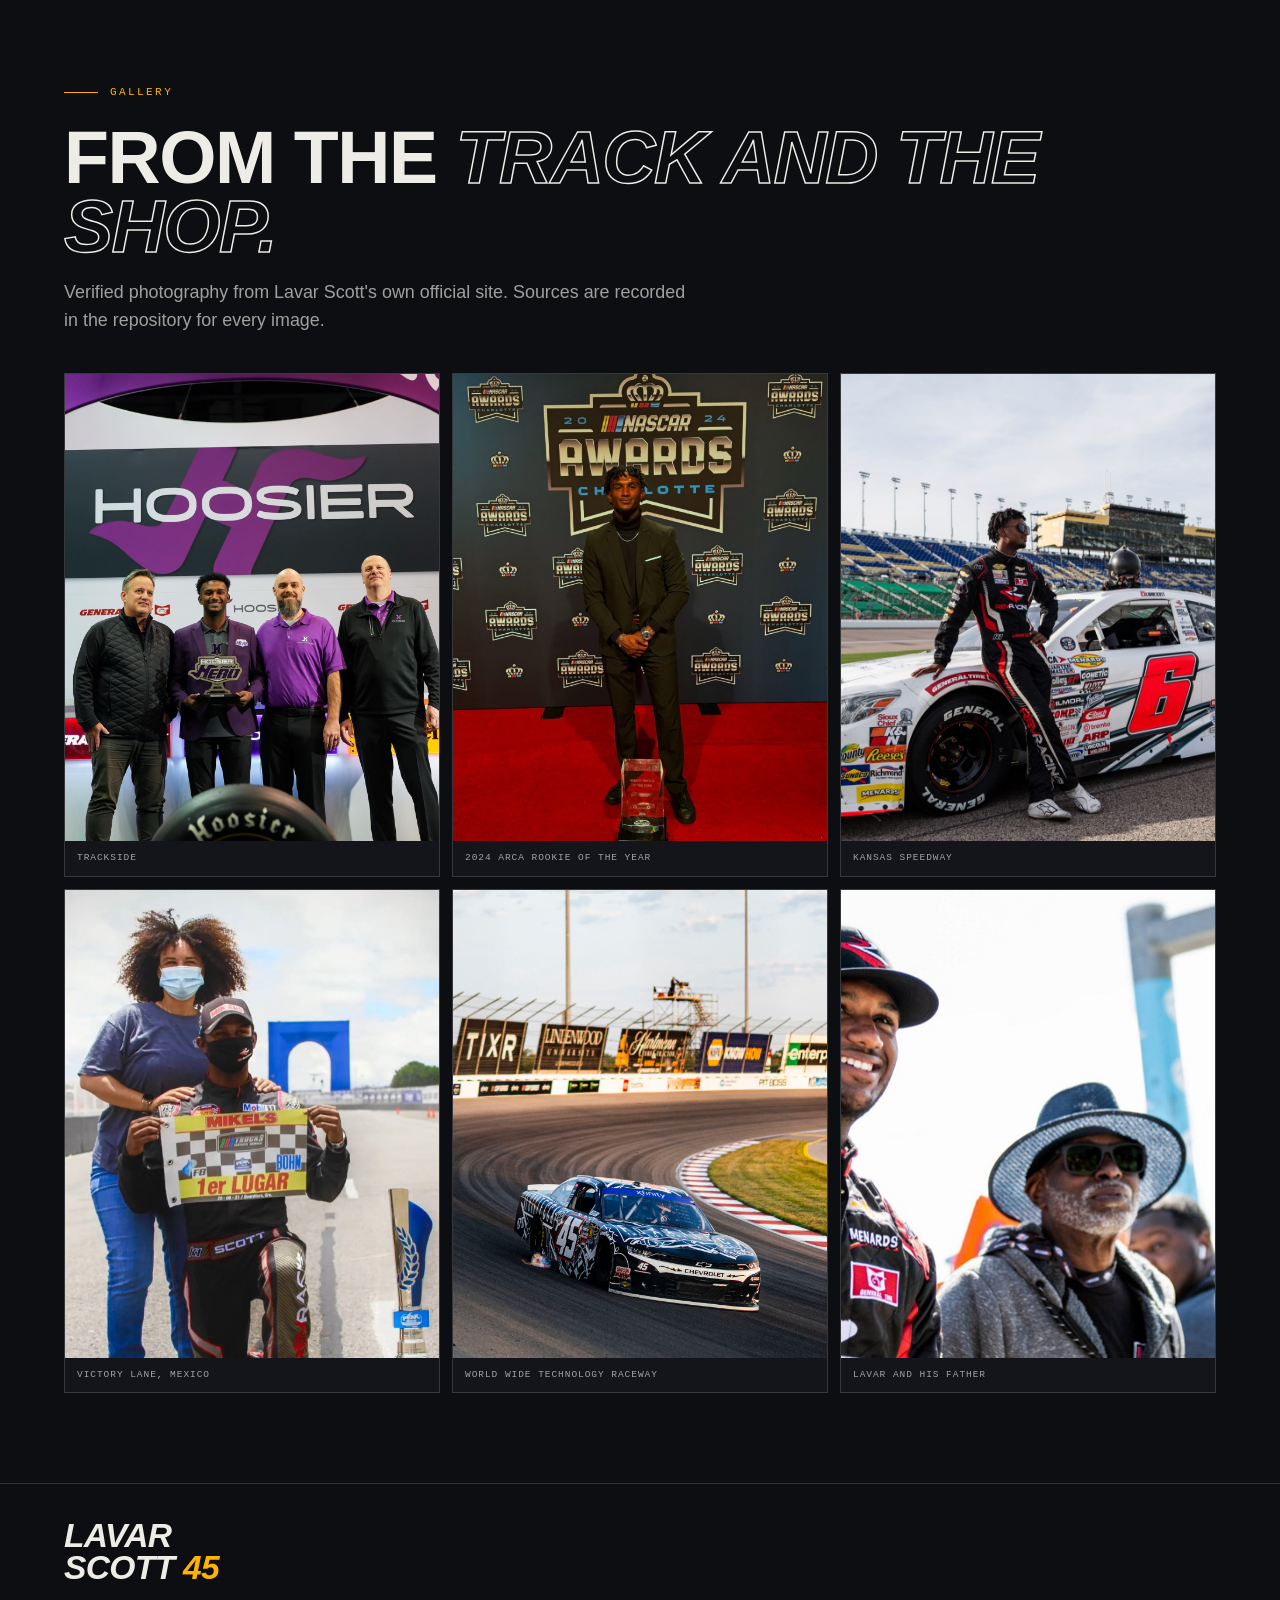
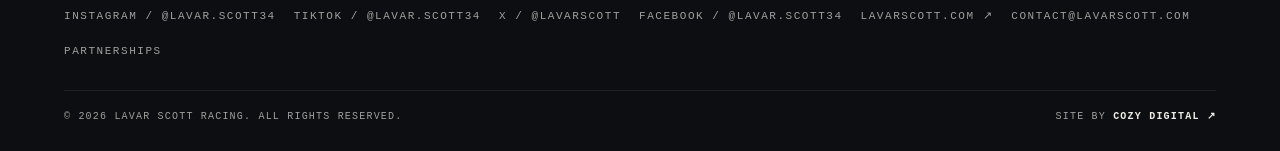
==== commit 657be35d: "[verified] chore: add GA4 measurement tag" ====
--- a/community.html
+++ b/community.html
@@ -1,12 +1,19 @@
 <!DOCTYPE html>
 <html lang="en">
 <head>
+<!-- Google tag (gtag.js) -->
+<script async src="https://www.googletagmanager.com/gtag/js?id=G-08HERT9SR4"></script>
+<script>
+  window.dataLayer = window.dataLayer || [];
+  function gtag(){dataLayer.push(arguments);}
+  gtag('js', new Date());
+
+  gtag('config', 'G-08HERT9SR4');
+</script>
 <meta charset="UTF-8">
 <meta name="viewport" content="width=device-width, initial-scale=1.0, viewport-fit=cover">
 <title>Community &amp; Social | Lavar Scott, No. 45</title>
-<link rel="icon" href="favicon.svg" type="image/svg+xml">
 <meta name="description" content="Lavar Scott's workforce development work with the Urban Affairs Coalition, official social channels, and a verified photo gallery.">
-<script>document.documentElement.classList.add('js');setTimeout(function(){if(!document.documentElement.classList.contains('js-ready'))document.documentElement.classList.remove('js')},1500)</script>
 <link rel="stylesheet" href="styles.css">
 <noscript><style>@media(max-width:860px){.burger{display:none!important}.mmenu{display:block!important;position:static!important;max-height:none!important;overflow:visible!important}}</style></noscript>
 </head>
@@ -23,6 +30,7 @@
     <a href="track.html">On The Track</a>
     <a href="offtrack.html">Off The Track</a>
     <a href="community.html" aria-current="page">Community</a>
+    <a href="gallery.html">Gallery</a>
     <a href="schedule.html">Schedule</a>
     <a href="partner.html">Partner</a>
   </div>
@@ -38,37 +46,49 @@
   <a href="track.html">On The Track <span class="mono">The car, the series</span></a>
   <a href="offtrack.html">Off The Track <span class="mono">Training, lifestyle</span></a>
   <a href="community.html" aria-current="page">Community <span class="mono">Social, UAC</span></a>
+  <a href="gallery.html">Gallery <span class="mono">Photos, news</span></a>
   <a href="schedule.html">Schedule <span class="mono">2026 races</span></a>
   <a href="partner.html">Partner <span class="mono green">Sponsor the 45</span></a>
 </nav>
 
 <main id="main">
-<section class="section section--video page-hero page-hero--community">
-  <div style="--bgv-fill:url(img/video-fill/edit-01.webp)" class="bg-video bg-video--community" aria-hidden="true">
+<section class="section section--video" style="padding-top:calc(var(--nav-h) + 48px)">
+  <div style="--bgv-poster:url(media/edits/edit-01-poster.jpg)" class="bg-video bg-video--community" aria-hidden="true">
     <video class="bg-video__el" muted playsinline loop preload="none" aria-hidden="true" tabindex="-1" poster="media/edits/edit-01-poster.jpg">
       <source src="media/edits/edit-01.mp4" type="video/mp4">
     </video>
     <div class="bg-video__scrim"></div>
   </div>
-  <div class="kicker rv">Community</div>
-  <h1 class="h-xl rv d1">More than a<br><em>race car.</em></h1>
-  <p class="lede rv d2">The No. 45 opens real pathways into motorsports, from engineering to media.</p>
-  <a class="btn primary rv d2" style="margin-top:24px" href="#impact">See The Impact</a>
-</section>
-
-<section class="section impact-section" id="impact">
-  <div class="impact-layout">
+  <div class="kicker rv">On The Ground</div>
+  <div class="story-grid">
     <div class="story-copy">
-      <h2 class="h-xl rv">The team becomes<br><em>the classroom.</em></h2>
-      <p class="lede rv d1" style="margin-top:24px">Alpha Prime Racing and the Urban Affairs Coalition launched a national workforce initiative through Team Racing-2-Education.</p>
-      <p class="rv d2" style="color:var(--paper-dim);max-width:56ch;margin-top:16px">Students and young adults step inside race-team operations: engineering, mechanics, data analytics, automotive technology, logistics, marketing, content production, business operations and event management.</p>
-      <p class="rv d2" style="color:var(--paper-dim);max-width:56ch;margin-top:16px">Lavar's route from the Philadelphia area to the national stage is the journey the program exists to make repeatable.</p>
-      <a class="btn ghosty rv d2" style="margin-top:22px" href="https://uac.org/" target="_blank" rel="noopener">Urban Affairs Coalition <span aria-hidden="true">&#8599;</span></a>
-    </div>
-    <div class="impact-visual rv d2">
-      <img src="img/gallery-family-pops.jpg" alt="Lavar Scott with his father at the track" loading="lazy">
-      <div class="impact-pathways">
-        <span>Engineering</span><span>Mechanics</span><span>Data</span><span>Media</span><span>Operations</span><span>Marketing</span>
+      <h1 class="h-xl rv">More than a<br><em>race car.</em></h1>
+      <p class="lede rv d1" style="margin-top:24px">
+        In June 2026 Alpha Prime Racing and the Urban Affairs Coalition launched the Alpha
+        Prime Racing Workforce Development Initiative with UAC's Team Racing-2-Education, a
+        national platform creating real pathways into motorsports. Lavar's No. 45 runs as its
+        visible ambassador all season.
+      </p>
+      <p class="rv d2" style="color:var(--paper-dim);max-width:56ch;margin-top:16px">
+        A NASCAR team is a workforce. The program puts students and young adults inside race
+        team operations: engineering, mechanics, data analytics, automotive technology,
+        logistics, marketing, content production, business operations and event management,
+        through education, mentorship and hands-on experience across the 2026 season.
+      </p>
+      <p class="rv d2" style="color:var(--paper-dim);max-width:56ch;margin-top:16px">
+        Lavar's own route ran from the Philadelphia area to the national stage, which is the
+        journey the program exists to make repeatable.
+      </p>
+      <a class="btn ghosty" style="margin-top:18px" href="https://uac.org/" target="_blank" rel="noopener">Urban Affairs Coalition &#8599;</a>
+    </div>
+    <div class="rv d2">
+      <div class="grid" style="margin-top:0;gap:12px">
+        <div class="card"><span class="k">01</span><h3>Team Racing-2-Education</h3>
+          <p>UAC's program introducing young people to careers in engineering, data analytics, automotive technology and media production, using the race team as the classroom.</p></div>
+        <div class="card"><span class="k">02</span><h3>Immersive placements</h3>
+          <p>Students work across race operations, marketing and content production during a live NASCAR season.</p></div>
+        <div class="card"><span class="k">03</span><h3>Co-branded activation</h3>
+          <p>Partners can put their name on the workforce program, not just the quarter panel, with content, PR and reporting to match.</p></div>
       </div>
     </div>
   </div>
@@ -117,7 +137,7 @@
       <a href="https://www.instagram.com/p/DaV9V7rpB86/" target="_blank" rel="noopener">View it directly on Instagram &#8599;</a>
     </p>
   </div>
-  <script type="application/json" id="instagramEmbedConfig">{"src":"https://www.instagram.com/embed.js"}</script>
+  <script async src="https://www.instagram.com/embed.js"></script>
 </section>
 
 <section class="section" id="gallery">
@@ -166,9 +186,6 @@
       </figure>
     </a>
   </div>
-  <p class="mono" style="color:var(--paper-dim);margin-top:18px">
-    More photos: <a href="https://lavarscott.com/gallery-2/" target="_blank" rel="noopener" style="color:var(--amber);text-decoration:underline;text-underline-offset:.18em">lavarscott.com/gallery-2 &#8599;</a>
-  </p>
 </section>
 </main>
 
--- a/styles.css
+++ b/styles.css
@@ -371,6 +371,15 @@
   display:flex;justify-content:space-between;gap:10px;
   font-family:var(--mono);font-size:10px;letter-spacing:.12em;text-transform:uppercase;
   color:var(--paper-dim);padding:12px 4px 0;
+}
+
+/* caption row that lines up under a three-column photo grid */
+.photo-caption.cols3{display:grid;grid-template-columns:repeat(3,1fr);gap:16px}
+.photo-caption.cols3 span:nth-child(2){text-align:center}
+.photo-caption.cols3 span:nth-child(3){text-align:right}
+@media(max-width:860px){
+  .photo-caption.cols3{grid-template-columns:1fr;gap:4px}
+  .photo-caption.cols3 span{text-align:left!important}
 }
 
 /* ---------- STATS ---------- */
@@ -505,7 +514,7 @@
 .del{display:grid;grid-template-columns:repeat(4,1fr);border:1px solid var(--line);margin-top:38px}
 .del-col{padding:24px 20px;border-right:1px solid var(--line-soft)}
 .del-col:last-child{border-right:none}
-.del-col h3{font-family:var(--mono);font-size:10.5px;letter-spacing:.18em;text-transform:uppercase;color:var(--amber);margin-bottom:14px}
+.del-col h4{font-family:var(--mono);font-size:10.5px;letter-spacing:.18em;text-transform:uppercase;color:var(--amber);margin-bottom:14px}
 .del-col li{position:relative;padding:8px 0 8px 18px;font-size:.86rem;color:var(--paper-dim);border-bottom:1px solid var(--line-soft)}
 .del-col li:last-child{border-bottom:none}
 .del-col li::before{content:'▸';position:absolute;left:0;top:8px;color:var(--amber)}
@@ -517,14 +526,17 @@
 .fit-row .t{font-weight:900;text-transform:uppercase;letter-spacing:.01em;font-size:clamp(.95rem,1.5vw,1.1rem)}
 .fit-row .d{color:var(--paper-dim);font-size:.9rem}
 
-/* ---------- SPONSORSHIP EVIDENCE ---------- */
+/* ---------- NIELSEN CHART ---------- */
 .chart-wrap{border:1px solid var(--line);background:var(--asphalt-2);padding:clamp(20px,3.4vw,32px);margin-top:38px}
-.evidence-grid{display:grid;grid-template-columns:repeat(3,1fr);gap:1px;background:var(--line)}
-.evidence-stat{display:flex;flex-direction:column;gap:14px;background:var(--asphalt-2);padding:clamp(20px,3vw,32px)}
-.evidence-stat strong{font-size:clamp(2.4rem,6vw,5.2rem);font-weight:950;letter-spacing:-.06em;line-height:.9;color:var(--amber)}
-.evidence-stat span{color:var(--paper-dim);font-size:.92rem;line-height:1.6}
-.chart-src{grid-column:1/-1;background:var(--asphalt-2);font-family:var(--mono);font-size:11px;line-height:1.5;letter-spacing:.1em;text-transform:uppercase;color:var(--paper-dim);margin:0;padding:16px 0 0}
-.chart-src a{color:var(--amber);text-decoration:underline;text-underline-offset:3px}
+.chart-top{display:flex;justify-content:space-between;align-items:baseline;gap:18px;flex-wrap:wrap;margin-bottom:6px}
+.chart-top h4{font-weight:900;text-transform:uppercase;letter-spacing:-.01em;font-size:clamp(1rem,2vw,1.3rem)}
+.chart-legend{display:flex;gap:16px;align-items:center;flex-wrap:wrap}
+.chart-legend span{display:flex;align-items:center;gap:7px;font-family:var(--mono);font-size:10px;letter-spacing:.12em;text-transform:uppercase;color:var(--paper-dim)}
+.chart-legend i{width:11px;height:11px;border-radius:2px;display:block}
+.chart-sub{color:var(--paper-dim);font-size:.88rem;margin-bottom:20px;max-width:62ch}
+.chart-scroll{overflow-x:auto}
+.chart-scroll svg{display:block;min-width:480px;width:100%;height:auto}
+.chart-src{font-family:var(--mono);font-size:9.5px;letter-spacing:.12em;text-transform:uppercase;color:var(--paper-dim);margin-top:14px}
 
 /* ---------- PRESS ---------- */
 .press{display:grid;grid-template-columns:repeat(3,1fr);gap:12px;margin-top:38px}
@@ -553,8 +565,6 @@
   font-family:var(--display);font-size:.95rem;padding:12px 14px;
 }
 .enquiry input:focus-visible,.enquiry select:focus-visible,.enquiry textarea:focus-visible{border-color:var(--amber)}
-.enquiry .field-error{color:#ffcf4a;font-family:var(--mono);font-size:12px;line-height:1.4;margin-top:7px;max-width:none}
-.enquiry [aria-invalid="true"]{border-color:#ffcf4a;box-shadow:0 0 0 1px #ffcf4a}
 .enquiry textarea{resize:vertical;min-height:110px}
 .enquiry .row2{display:grid;grid-template-columns:1fr 1fr;gap:16px}
 .enquiry .note{color:var(--paper-dim);font-size:.85rem;margin-top:10px}
@@ -604,7 +614,6 @@
   .cal{grid-template-columns:1fr;column-gap:0}
 }
 @media(max-width:860px){
-  .evidence-grid{grid-template-columns:1fr}
   .story-grid,.car-grid{grid-template-columns:1fr}
   .photo-frame{position:static;max-width:440px}
   .car-visual{order:-1}
@@ -639,11 +648,18 @@
 }
 
 /* ============================================================
-   VIDEO BLUR FILL
-   The source clips are 540x960 portrait cuts. The sharp copy stays
-   near native width while a tiny, pre-rendered blurred WebP fills
-   the remaining hero. Pre-rendering keeps the intended depth
-   without an expensive full-viewport CSS blur at runtime.
+   VIDEO FIX A — BLUR FILL
+   The source clips are 540x960 (vertical, phone-cut). Forcing one
+   into a 1440px-wide hero with object-fit:cover upscales it ~2.7x,
+   which is the blur everyone can see.
+
+   Here the sharp copy is never scaled beyond its native width. It
+   sits to the right, clear of the headline, and a heavily blurred
+   plate built from the poster frame fills the rest of the hero.
+   Blurring hides the upscale completely, because a blurred image
+   has no fine detail to lose in the first place.
+
+   Cost: nothing. No new assets, no re-encode.
 ============================================================ */
 .bg-video{display:flex;align-items:center;justify-content:flex-end}
 .bg-video__el{
@@ -654,10 +670,28 @@
 }
 .bg-video::before{
   content:'';position:absolute;inset:-8%;z-index:0;
-  background-image:var(--bgv-fill);
+  background-image:var(--bgv-poster);
   background-size:cover;background-position:50% 28%;
+  filter:blur(52px) saturate(.7) brightness(.68);
   transform:scale(1.15);
-}
+  transition:opacity .8s ease;
+}
+/* Live ambient plate. script.js samples the playing clip into a
+   tiny canvas and fades this in over the poster-based plate above,
+   so the surround keeps matching the footage instead of freezing
+   on the first frame. Without JS or canvas the poster plate stays
+   and nothing below ever applies. */
+.bg-video__amb{
+  position:absolute;inset:-8%;z-index:0;
+  width:116%;height:116%;
+  object-fit:cover;
+  filter:blur(52px) saturate(.7) brightness(.68);
+  transform:scale(1.15);
+  opacity:0;transition:opacity 1s ease;
+  pointer-events:none;
+}
+.bg-video.amb-live .bg-video__amb{opacity:1}
+.bg-video.amb-live::before{opacity:0}
 /* the copy side gets a heavier wash so the headline always holds */
 .bg-video__scrim{z-index:2}
 .bg-video--home .bg-video__scrim{
@@ -672,185 +706,101 @@
   .bg-video__el{width:100%;max-width:none;object-fit:cover;margin-right:0}
   .bg-video::before{display:none}
 }
-
-/* ---------- 2026 CINEMATIC POLISH ---------- */
-body{font-size:17px}
-.mono,.nav-links a,.nav-cta,.f-links a{font-size:12px}
-
-.race-progress{
-  position:fixed;z-index:905;left:0;top:var(--nav-h);width:100%;height:2px;
-  transform:scaleX(0);transform-origin:left;background:var(--amber);pointer-events:none;
-}
-@supports(animation-timeline:scroll()){
-  html.js-anim .race-progress{animation:race-progress linear both;animation-timeline:scroll(root block)}
-  @keyframes race-progress{to{transform:scaleX(1)}}
-}
-
-.page-hero{
-  min-height:92vh;min-height:92svh;position:relative;overflow:hidden;
-  display:flex;flex-direction:column;justify-content:flex-end;align-items:flex-start;
-  padding:calc(var(--nav-h) + 52px) var(--pad) clamp(54px,8vh,84px)!important;
-  isolation:isolate;
-}
-.page-hero>*:not(.bg-video):not(.page-hero__media):not(.page-hero__scrim){position:relative;z-index:2}
-.page-hero>.kicker,.page-hero>.h-xl,.page-hero>.lede,.page-hero>.btn,.page-hero>.hero-ctas{max-width:920px}
-.page-hero>.h-xl{font-size:clamp(3rem,6vw,5.5rem)}
-.page-hero>.lede{color:rgba(237,236,230,.82);font-size:clamp(1rem,1.5vw,1.2rem)}
-.page-hero__content{position:relative;z-index:2;max-width:920px}
-.page-hero__content .h-xl{font-size:clamp(3rem,6vw,5.5rem)}
-.page-hero__content .lede{color:rgba(237,236,230,.82);font-size:clamp(1rem,1.5vw,1.2rem)}
-.page-hero__content>.btn{margin-top:24px}
-.page-hero__media,.page-hero__scrim{position:absolute;inset:0;z-index:0}
-.page-hero__media img{width:100%;height:100%;object-fit:cover;display:block;transform:scale(1.025)}
-.page-hero__scrim{z-index:1;background:linear-gradient(90deg,rgba(13,14,17,.95) 0%,rgba(13,14,17,.72) 44%,rgba(13,14,17,.12) 78%),linear-gradient(0deg,rgba(13,14,17,.82),transparent 62%)}
-.page-hero--story .page-hero__media img{object-position:62% 42%}
-.page-hero--schedule .page-hero__media img{object-position:54% 40%}
-html.js-anim .page-hero__media img{animation:cinematic-drift 14s cubic-bezier(.2,.7,.2,1) both}
-@keyframes cinematic-drift{from{transform:scale(1.08) translate3d(1.2%,0,0)}to{transform:scale(1.025) translate3d(0,0,0)}}
-
-.video-control{
-  position:absolute;z-index:8;right:var(--pad);bottom:22px;
-  min-width:92px;padding:10px 13px;border:1px solid rgba(237,236,230,.42);
-  color:var(--paper);background:rgba(13,14,17,.72);backdrop-filter:blur(10px);
-  font-family:var(--mono);font-size:11px;letter-spacing:.14em;text-transform:uppercase;
-}
-.video-control:hover,.video-control:focus-visible{border-color:var(--amber);color:var(--amber)}
-.video-control[hidden]{display:none!important}
-.page-hero>.video-control{position:absolute!important;right:var(--pad);bottom:22px;width:auto;max-width:none}
-
-/* Image-led sponsor proof replaces the old text-card wall. */
-.proof-grid--editorial{grid-template-columns:repeat(12,1fr);grid-auto-rows:minmax(170px,24vw);gap:14px}
-.proof-grid--editorial .brandcard{
-  min-height:250px;padding:0;overflow:hidden;position:relative;justify-content:flex-end;
-  background:var(--asphalt);border-color:rgba(237,236,230,.22);
-}
-.proof-grid--editorial .brandcard--lead{grid-column:span 7;grid-row:span 2}
-.proof-grid--editorial .brandcard--community{grid-column:span 5;grid-row:span 2}
-.proof-grid--editorial .brandcard--compact{grid-column:span 6;grid-row:span 1}
-.brandcard>img{position:absolute;inset:0;width:100%;height:100%;object-fit:cover;transition:transform .7s cubic-bezier(.2,.7,.2,1)}
-.brandcard--lead>img{object-position:50% 48%}
-.brandcard--community>img{object-position:58% 50%}
-.brandcard--compact>img{object-position:50% 42%}
-.brandcard__scrim{position:absolute;inset:0;background:linear-gradient(180deg,rgba(13,14,17,.08) 20%,rgba(13,14,17,.94) 100%)}
-.brandcard__copy{position:relative;z-index:2;padding:clamp(22px,3vw,34px);display:flex;flex-direction:column;gap:8px;max-width:52ch}
-.brandmark{position:static!important;display:block;width:auto!important;height:auto!important;max-width:min(190px,70%)!important;max-height:58px;object-fit:contain!important;object-position:left center!important;margin-bottom:8px;transform:none!important;filter:drop-shadow(0 4px 14px rgba(0,0,0,.35))}
-.brandmark--uac{background:rgba(255,255,255,.92);padding:7px 10px;max-height:54px}
-.brandmark--archer{filter:brightness(0) invert(1) drop-shadow(0 4px 14px rgba(0,0,0,.35))}
-.proof-grid--editorial .brandcard .nm{font-size:clamp(1.35rem,3vw,2.4rem)}
-.proof-grid--editorial .brandcard .ds{color:rgba(237,236,230,.82);font-size:.95rem}
-.proof-grid--editorial .brandcard:hover>img{transform:scale(1.045)}
-
-.lgo{min-height:118px;min-width:190px;background:rgba(237,236,230,.035)}
-.lgo img{display:block;width:auto;height:auto;max-width:150px;max-height:72px;object-fit:contain}
-.lgo--uac img{background:#fff;padding:7px 9px}
-.lgo--apr img{max-height:88px}
-.lgo--archer img{filter:brightness(0) invert(1)}
-.lgo--sunoco img{max-height:76px}
-
-/* Editorial image mosaic: each path has a distinct visual cue. */
-.explore-grid{grid-template-columns:repeat(12,1fr);grid-auto-rows:minmax(260px,28vw)}
-.explore-grid .navcard{
-  grid-column:span 4;position:relative;overflow:hidden;justify-content:flex-end;
-  min-height:280px;padding:clamp(22px,3vw,34px);isolation:isolate;
-}
-.explore-grid .navcard::before{content:'';position:absolute;z-index:-1;inset:0;background:linear-gradient(180deg,rgba(13,14,17,.12),rgba(13,14,17,.94) 88%)}
-.explore-grid .navcard__media{position:absolute;z-index:-2;inset:0;width:100%;height:100%;object-fit:cover;transition:transform .7s cubic-bezier(.2,.7,.2,1)}
-.explore-grid .navcard:hover .navcard__media,.explore-grid .navcard:focus-visible .navcard__media{transform:scale(1.045)}
-.explore-grid .navcard--story{grid-column:span 7;grid-row:span 2}
-.explore-grid .navcard--track{grid-column:span 5}
-.explore-grid .navcard--offtrack{grid-column:span 5}
-.explore-grid .navcard--community{grid-column:span 5}
-.explore-grid .navcard--schedule{grid-column:span 3}
-.explore-grid .navcard--partner{grid-column:span 4}
-.explore-grid .navcard--story .navcard__media{object-position:50% 38%}
-.explore-grid .navcard--track .navcard__media{object-position:50% 44%}
-.explore-grid .navcard--offtrack .navcard__media{object-position:50% 30%}
-.explore-grid .navcard--community .navcard__media{object-position:55% 50%}
-.explore-grid .navcard--schedule .navcard__media{object-position:50% 38%}
-.explore-grid .navcard--partner .navcard__media{object-position:50% 34%}
-.explore-grid .navcard h3{font-size:clamp(1.45rem,3vw,2.4rem)}
-.explore-grid .navcard p{color:rgba(237,236,230,.82);font-size:.96rem}
-.explore-grid .navcard .go{color:var(--amber);font-size:11px}
-
-.broadcast-grid{grid-template-columns:1.35fr .85fr}
-.broadcast-grid .card:first-child{grid-row:span 2;justify-content:flex-end;min-height:360px;background:linear-gradient(180deg,transparent,rgba(13,14,17,.96)),url('img/gallery-kansas-trackside.jpg') center 38%/cover}
-.broadcast-grid .card:nth-child(2),.broadcast-grid .card:nth-child(3){min-height:172px}
-.training-grid{display:grid;grid-template-columns:1.2fr .8fr;gap:16px;margin-top:38px}
-.training-card{min-height:220px;justify-content:flex-end}
-.training-card--strength{grid-row:span 2;min-height:456px;background:linear-gradient(180deg,rgba(13,14,17,.12),rgba(13,14,17,.96)),url('lavar_face_out_of_car.jpg') center 24%/cover}
-.training-card--cockpit{grid-column:1 / -1;min-height:300px;background:linear-gradient(90deg,rgba(13,14,17,.94),rgba(13,14,17,.18)),url('lavar_in_car.jpg') center 42%/cover}
-.training-card--strength p,.training-card--cockpit p{color:rgba(237,236,230,.82);max-width:45ch}
-.impact-layout{display:grid;grid-template-columns:.9fr 1.1fr;gap:clamp(34px,6vw,86px);align-items:center}
-.impact-visual{position:relative;min-height:620px;overflow:hidden;border:1px solid var(--line)}
-.impact-visual>img{position:absolute;inset:0;width:100%;height:100%;object-fit:cover;object-position:55% 50%}
-.impact-pathways{position:absolute;inset:auto 18px 18px;display:flex;flex-wrap:wrap;gap:7px}
-.impact-pathways span{background:rgba(13,14,17,.84);border:1px solid rgba(237,236,230,.32);padding:8px 11px;font-family:var(--mono);font-size:10px;letter-spacing:.1em;text-transform:uppercase}
-
-.btn:active,.nav-cta:active,.burger:active{transform:translateY(1px) scale(.985)}
-.updates{background:linear-gradient(110deg,rgba(255,179,0,.13),var(--asphalt-2) 55%)}
-.updates .btn{white-space:nowrap}
-
-@media(max-width:1020px){
-  .proof-grid--editorial .brandcard--lead,.proof-grid--editorial .brandcard--community{grid-column:span 6}
-  .explore-grid .navcard--story{grid-column:span 7}
-  .explore-grid .navcard--track,.explore-grid .navcard--offtrack{grid-column:span 5}
-  .explore-grid .navcard--community,.explore-grid .navcard--partner{grid-column:span 7}
-  .explore-grid .navcard--schedule{grid-column:span 5}
-}
+/* ---------- LIGHTBOX ----------
+   Fullscreen photo viewer for the gallery. Progressive
+   enhancement: every thumbnail is a plain link to the full-size
+   image, so with JS off clicking still opens the photo. script.js
+   intercepts the click and shows this overlay instead. */
+.lb{
+  position:fixed;inset:0;z-index:1500;display:none;
+  background:rgba(6,7,9,.94);-webkit-backdrop-filter:blur(6px);backdrop-filter:blur(6px);
+}
+.lb.open{display:flex;flex-direction:column}
+.lb-bar{
+  display:flex;align-items:center;justify-content:space-between;gap:16px;
+  padding:14px clamp(14px,3vw,26px);border-bottom:1px solid var(--line);flex:0 0 auto;
+}
+.lb-count{font-family:var(--mono);font-size:11px;letter-spacing:.2em;color:var(--paper-dim);font-variant-numeric:tabular-nums}
+.lb-close{
+  background:none;border:1px solid var(--line);color:var(--paper);cursor:pointer;
+  font-family:var(--mono);font-size:11px;letter-spacing:.16em;text-transform:uppercase;
+  padding:8px 14px;transition:border-color .25s,color .25s;
+}
+.lb-close:hover{border-color:var(--amber);color:var(--amber)}
+.lb-stage{flex:1 1 auto;display:flex;align-items:center;justify-content:center;position:relative;min-height:0;padding:clamp(10px,2vw,22px)}
+.lb-stage img{max-width:100%;max-height:100%;object-fit:contain;display:block}
+.lb-nav{
+  position:absolute;top:50%;transform:translateY(-50%);
+  width:clamp(42px,6vw,58px);height:clamp(42px,6vw,58px);
+  background:rgba(13,14,17,.72);border:1px solid var(--line);color:var(--paper);
+  cursor:pointer;font-size:20px;line-height:1;display:flex;align-items:center;justify-content:center;
+  transition:border-color .25s,color .25s,background .25s;
+}
+.lb-nav:hover{border-color:var(--amber);color:var(--amber);background:rgba(13,14,17,.92)}
+.lb-prev{left:clamp(8px,2vw,20px)}
+.lb-next{right:clamp(8px,2vw,20px)}
+.lb-cap{
+  flex:0 0 auto;padding:14px clamp(14px,3vw,26px);border-top:1px solid var(--line);
+  font-family:var(--mono);font-size:10.5px;letter-spacing:.14em;text-transform:uppercase;color:var(--paper-dim);
+}
+.lb :focus-visible{outline:2px solid var(--amber);outline-offset:2px}
+body.lb-lock{overflow:hidden}
+/* the gallery grid becomes clickable-looking once JS is on */
+html.js .gallery a{cursor:zoom-in}
+
+/* ---------- NEWS CARDS ---------- */
+.news{display:grid;grid-template-columns:repeat(3,1fr);gap:14px;margin-top:38px}
+.newscard{
+  border:1px solid var(--line);background:var(--asphalt-2);padding:24px 22px;
+  display:flex;flex-direction:column;gap:10px;text-decoration:none;color:inherit;
+  transition:border-color .3s,transform .3s;
+}
+.newscard:hover,.newscard:focus-visible{border-color:var(--amber);transform:translateY(-4px)}
+.newscard .tag{font-family:var(--mono);font-size:9.5px;letter-spacing:.18em;text-transform:uppercase;color:var(--amber)}
+.newscard h3{font-weight:800;font-size:1rem;line-height:1.35;text-transform:none;letter-spacing:0}
+.newscard p{color:var(--paper-dim);font-size:.86rem}
+.newscard .go{margin-top:auto;padding-top:12px;font-family:var(--mono);font-size:10px;letter-spacing:.16em;text-transform:uppercase;color:var(--amber)}
+
+/* ---------- REACH OUT ---------- */
+.reach{display:grid;grid-template-columns:1.1fr 1fr;gap:16px;margin-top:38px}
+.reachcard{border:1px solid var(--line);background:var(--asphalt-2);padding:clamp(24px,3.5vw,34px)}
+.reachcard h3{font-weight:900;font-style:italic;text-transform:uppercase;font-size:clamp(1.05rem,2vw,1.3rem);margin-bottom:14px}
+.reachcard .addr{font-style:normal;font-size:1.05rem;line-height:1.7;font-weight:700}
+.reachcard .note{
+  border-left:2px solid var(--amber);padding:12px 0 12px 14px;margin-bottom:18px;
+  color:var(--paper-dim);font-size:.88rem;
+}
+.reachcard .note b{color:var(--paper)}
+.sociallist{display:flex;flex-direction:column;margin-top:4px}
+.sociallist a{
+  display:flex;justify-content:space-between;align-items:center;gap:12px;
+  padding:12px 0;border-bottom:1px solid var(--line-soft);
+  font-family:var(--mono);font-size:11px;letter-spacing:.12em;text-transform:uppercase;
+  transition:padding-left .25s,color .25s;
+}
+.sociallist a:last-child{border-bottom:none}
+.sociallist a:hover,.sociallist a:focus-visible{padding-left:8px;color:var(--amber)}
+.sociallist .h{color:var(--paper-dim)}
+
+/* ---------- TICKETS BUTTON ---------- */
+.tix{
+  font-family:var(--mono);font-size:9.5px;letter-spacing:.14em;text-transform:uppercase;
+  border:1px solid var(--amber);color:var(--amber);padding:6px 12px;white-space:nowrap;
+  transition:background .25s,color .25s;
+}
+.tix:hover,.tix:focus-visible{background:var(--amber);color:#0d0e11}
+.cal-row.done .tix{display:none}
 
 @media(max-width:860px){
-  .page-hero{min-height:100svh;padding:calc(var(--nav-h) + 32px) var(--pad) 44px!important}
-  .page-hero>.h-xl{font-size:clamp(2.55rem,11vw,3.25rem);max-width:none}
-  .page-hero>.lede{max-width:29ch;font-size:1rem}
-  .page-hero__content .h-xl{font-size:clamp(2.55rem,11vw,3.25rem);max-width:none}
-  .page-hero__content .lede{max-width:29ch;font-size:1rem}
-  .page-hero__scrim{background:linear-gradient(180deg,rgba(13,14,17,.18) 15%,rgba(13,14,17,.72) 58%,rgba(13,14,17,.98) 100%)}
-  .page-hero--story .page-hero__media img{object-position:52% 26%}
-  .page-hero--schedule .page-hero__media img{object-position:49% 32%}
-  .broadcast-grid,.training-grid,.impact-layout{grid-template-columns:1fr}
-  .broadcast-grid .card:first-child,.training-card--strength{grid-row:auto;min-height:340px}
-  .training-card--cockpit{grid-column:auto;min-height:300px;background-position:60% 40%}
-  .impact-visual{min-height:520px;order:-1}
-}
-
+  .news,.reach{grid-template-columns:1fr}
+}
+/* schedule rows that carry both a badge and a tickets link keep
+   them together in the grid's last cell */
+.endcell{display:flex;align-items:center;gap:10px;justify-content:flex-end;flex-wrap:wrap}
+/* narrow screens: the ticket button drops to its own line under the
+   race name rather than squeezing the 4-column row into overflow */
 @media(max-width:620px){
-  :root{--pad:20px}
-  body{font-size:16px}
-  .hero{min-height:100svh;padding:calc(var(--nav-h) + 18px) var(--pad) 0;justify-content:flex-end}
-  .hero-inner{padding-bottom:8px}
-  .hero-name{font-size:clamp(3.35rem,19vw,5.25rem);line-height:.84}
-  .hero-sub{font-size:1rem;line-height:1.45;max-width:31ch;margin-top:16px;color:rgba(237,236,230,.84)}
-  .hero-ctas{margin-top:20px;gap:10px}
-  .hero-ctas .btn{padding:13px 17px}
-  .plate{margin-bottom:16px;max-width:82%}
-  .plate>span:nth-child(n+3){display:none}
-  .tree{display:none}
-  .hero-foot{padding:16px 0 18px;font-size:9.5px}
-  .hero-foot span:last-child{display:none}
-  .bg-video--home .bg-video__el{object-position:58% 16%}
-  .bg-video--home .bg-video__scrim{background:linear-gradient(180deg,rgba(13,14,17,.18) 0%,rgba(13,14,17,.24) 35%,rgba(13,14,17,.88) 72%,rgba(13,14,17,.98) 100%)}
-  .video-control,.page-hero>.video-control{right:var(--pad);bottom:14px;font-size:10px;min-width:82px}
-  .hero .video-control{top:calc(var(--nav-h) + 14px);bottom:auto}
-  .proof-grid--editorial{display:grid;grid-template-columns:1fr;grid-auto-rows:auto}
-  .proof-grid--editorial .brandcard--lead,.proof-grid--editorial .brandcard--community,.proof-grid--editorial .brandcard--compact{grid-column:auto;grid-row:auto;min-height:360px}
-  .proof-grid--editorial .brandcard--compact{min-height:290px}
-  .explore-grid{display:grid;grid-template-columns:1fr;grid-auto-rows:auto}
-  .explore-grid .navcard,.explore-grid .navcard--story,.explore-grid .navcard--track,.explore-grid .navcard--offtrack,.explore-grid .navcard--community,.explore-grid .navcard--schedule,.explore-grid .navcard--partner{grid-column:auto;grid-row:auto;min-height:310px}
-  .impact-visual{min-height:440px}
-  .mono,.nav-links a,.nav-cta,.f-links a{font-size:11px}
-}
-
-@media(max-width:430px) and (max-height:420px){
-  .hero,.page-hero{min-height:100dvh;padding-top:calc(var(--nav-h) + 8px)!important;padding-bottom:12px!important}
-  .hero-name,.page-hero>.h-xl,.page-hero__content .h-xl{font-size:1.85rem;line-height:.88;max-width:none}
-  .plate{margin-bottom:8px}.plate>span{padding:5px 8px}.plate>span:nth-child(n+2){display:none}
-  .hero-sub,.page-hero>.lede,.page-hero__content .lede,.page-hero>.kicker,.page-hero__content>.kicker,.hero-foot{display:none}
-  .hero-ctas,.page-hero>.btn,.page-hero>.hero-ctas,.page-hero__content>.btn{margin-top:7px!important}
-  .hero-ctas .btn:nth-child(2),.page-hero>.hero-ctas .btn:nth-child(2){display:none}
-  .btn{padding:8px 13px;font-size:10px}
-  .video-control,.page-hero>.video-control{top:calc(var(--nav-h) + 8px);bottom:auto!important;padding:7px 10px}
-}
-
-@media(prefers-reduced-motion:reduce){
-  .page-hero__media img,.race-progress{animation:none!important;transform:none!important}
-}
+  .cal-row{grid-template-columns:28px 70px 1fr;row-gap:8px}
+  .cal-row .endcell{grid-column:1 / -1;justify-content:flex-start}
+  .cal-row .tix{padding:7px 12px}
+}
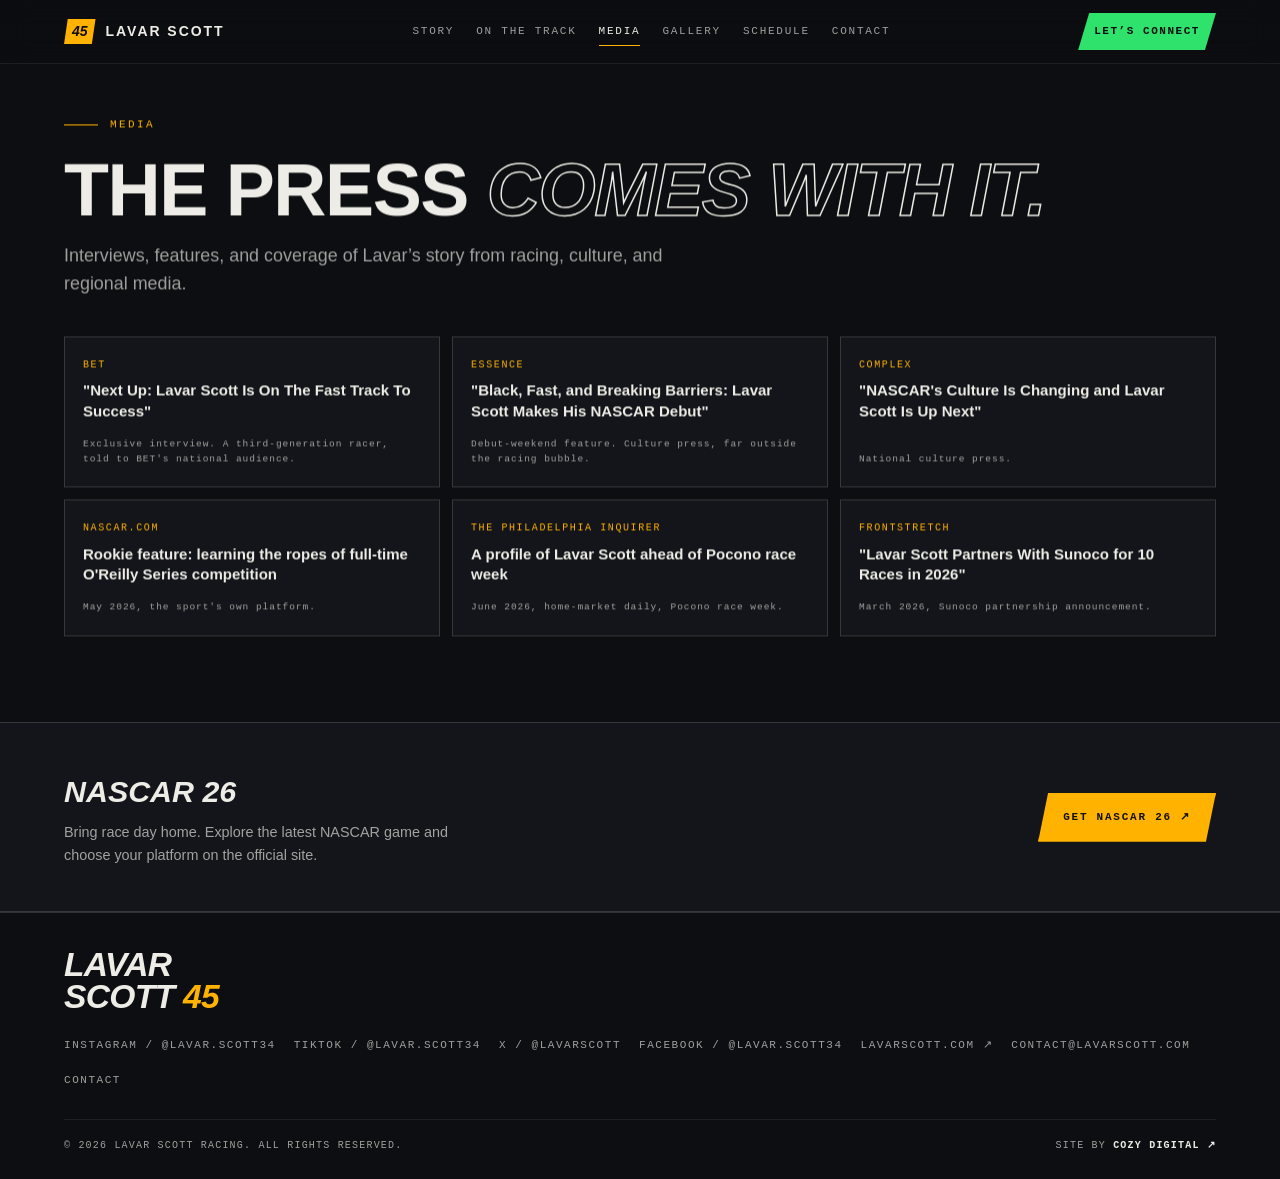
==== commit 3f7681e7: "Apply September client feedback to Lavar Scott website" ====
--- a/community.html
+++ b/community.html
@@ -1,213 +1,18 @@
 <!DOCTYPE html>
 <html lang="en">
 <head>
-<!-- Google tag (gtag.js) -->
-<script async src="https://www.googletagmanager.com/gtag/js?id=G-08HERT9SR4"></script>
-<script>
-  window.dataLayer = window.dataLayer || [];
-  function gtag(){dataLayer.push(arguments);}
-  gtag('js', new Date());
-
-  gtag('config', 'G-08HERT9SR4');
-</script>
 <meta charset="UTF-8">
-<meta name="viewport" content="width=device-width, initial-scale=1.0, viewport-fit=cover">
-<title>Community &amp; Social | Lavar Scott, No. 45</title>
-<meta name="description" content="Lavar Scott's workforce development work with the Urban Affairs Coalition, official social channels, and a verified photo gallery.">
+<meta name="viewport" content="width=device-width, initial-scale=1.0">
+<meta name="robots" content="noindex">
+<meta http-equiv="refresh" content="0; url=media.html">
+<title>Media | Lavar Scott</title>
 <link rel="stylesheet" href="styles.css">
-<noscript><style>@media(max-width:860px){.burger{display:none!important}.mmenu{display:block!important;position:static!important;max-height:none!important;overflow:visible!important}}</style></noscript>
 </head>
 <body>
-<a class="skip-link" href="#main">Skip to content</a>
-
-<nav class="nav" id="nav" aria-label="Primary">
-  <a class="brand" href="index.html">
-    <span class="num">45</span>
-    <span class="nm">Lavar Scott</span>
-  </a>
-  <div class="nav-links">
-    <a href="story.html">Story</a>
-    <a href="track.html">On The Track</a>
-    <a href="offtrack.html">Off The Track</a>
-    <a href="community.html" aria-current="page">Community</a>
-    <a href="gallery.html">Gallery</a>
-    <a href="schedule.html">Schedule</a>
-    <a href="partner.html">Partner</a>
-  </div>
-  <a class="nav-cta" href="partner.html">Partner With 45</a>
-  <button type="button" class="burger" id="burger" aria-label="Menu" aria-expanded="false" aria-controls="mmenu">
-    <span></span><span></span><span></span>
-  </button>
-</nav>
-
-<nav class="mmenu" id="mmenu" aria-label="Mobile">
-  <a href="index.html">Home <span class="mono">The 45</span></a>
-  <a href="story.html">Story <span class="mono">The origin</span></a>
-  <a href="track.html">On The Track <span class="mono">The car, the series</span></a>
-  <a href="offtrack.html">Off The Track <span class="mono">Training, lifestyle</span></a>
-  <a href="community.html" aria-current="page">Community <span class="mono">Social, UAC</span></a>
-  <a href="gallery.html">Gallery <span class="mono">Photos, news</span></a>
-  <a href="schedule.html">Schedule <span class="mono">2026 races</span></a>
-  <a href="partner.html">Partner <span class="mono green">Sponsor the 45</span></a>
-</nav>
-
-<main id="main">
-<section class="section section--video" style="padding-top:calc(var(--nav-h) + 48px)">
-  <div style="--bgv-poster:url(media/edits/edit-01-poster.jpg)" class="bg-video bg-video--community" aria-hidden="true">
-    <video class="bg-video__el" muted playsinline loop preload="none" aria-hidden="true" tabindex="-1" poster="media/edits/edit-01-poster.jpg">
-      <source src="media/edits/edit-01.mp4" type="video/mp4">
-    </video>
-    <div class="bg-video__scrim"></div>
-  </div>
-  <div class="kicker rv">On The Ground</div>
-  <div class="story-grid">
-    <div class="story-copy">
-      <h1 class="h-xl rv">More than a<br><em>race car.</em></h1>
-      <p class="lede rv d1" style="margin-top:24px">
-        In June 2026 Alpha Prime Racing and the Urban Affairs Coalition launched the Alpha
-        Prime Racing Workforce Development Initiative with UAC's Team Racing-2-Education, a
-        national platform creating real pathways into motorsports. Lavar's No. 45 runs as its
-        visible ambassador all season.
-      </p>
-      <p class="rv d2" style="color:var(--paper-dim);max-width:56ch;margin-top:16px">
-        A NASCAR team is a workforce. The program puts students and young adults inside race
-        team operations: engineering, mechanics, data analytics, automotive technology,
-        logistics, marketing, content production, business operations and event management,
-        through education, mentorship and hands-on experience across the 2026 season.
-      </p>
-      <p class="rv d2" style="color:var(--paper-dim);max-width:56ch;margin-top:16px">
-        Lavar's own route ran from the Philadelphia area to the national stage, which is the
-        journey the program exists to make repeatable.
-      </p>
-      <a class="btn ghosty" style="margin-top:18px" href="https://uac.org/" target="_blank" rel="noopener">Urban Affairs Coalition &#8599;</a>
-    </div>
-    <div class="rv d2">
-      <div class="grid" style="margin-top:0;gap:12px">
-        <div class="card"><span class="k">01</span><h3>Team Racing-2-Education</h3>
-          <p>UAC's program introducing young people to careers in engineering, data analytics, automotive technology and media production, using the race team as the classroom.</p></div>
-        <div class="card"><span class="k">02</span><h3>Immersive placements</h3>
-          <p>Students work across race operations, marketing and content production during a live NASCAR season.</p></div>
-        <div class="card"><span class="k">03</span><h3>Co-branded activation</h3>
-          <p>Partners can put their name on the workforce program, not just the quarter panel, with content, PR and reporting to match.</p></div>
-      </div>
-    </div>
-  </div>
-</section>
-
-<section class="section" id="social" style="background:var(--asphalt-2);border-top:1px solid var(--line);border-bottom:1px solid var(--line)">
-  <div class="kicker rv">Social</div>
-  <h2 class="h-xl rv d1">Follow along.</h2>
-  <p class="lede rv d2">
-    Official channels only. If an embed below does not load in your browser, the plain links
-    still go straight to the real profiles.
-  </p>
-
-  <div class="grid g4">
-    <div class="card plat rv">
-      <span class="k">Instagram</span>
-      <span class="hd">@lavar.scott34</span>
-      <p>Race weekends, paddock access, training, family.</p>
-      <a class="link" href="https://www.instagram.com/lavar.scott34/" target="_blank" rel="noopener">instagram.com/lavar.scott34 &#8599;</a>
-    </div>
-    <div class="card plat rv d1">
-      <span class="k">TikTok</span>
-      <span class="hd">@lavar.scott34</span>
-      <p>Short-form and race-week content.</p>
-      <a class="link" href="https://www.tiktok.com/@lavar.scott34" target="_blank" rel="noopener">tiktok.com/@lavar.scott34 &#8599;</a>
-    </div>
-    <div class="card plat rv d2">
-      <span class="k">X</span>
-      <span class="hd">@LavarScott</span>
-      <p>Live race-day voice: qualifying, in-race updates, results.</p>
-      <a class="link" href="https://x.com/LavarScott" target="_blank" rel="noopener">x.com/LavarScott &#8599;</a>
-    </div>
-    <div class="card plat rv d3">
-      <span class="k">Facebook</span>
-      <span class="hd">@Lavar.Scott34</span>
-      <p>Longer-form updates and race-day recaps.</p>
-      <a class="link" href="https://www.facebook.com/Lavar.Scott34/" target="_blank" rel="noopener">facebook.com/Lavar.Scott34 &#8599;</a>
-    </div>
-  </div>
-
-  <div class="embed-wrap rv d2">
-    <span class="mono amber" style="margin-bottom:10px">Live from the feed</span>
-    <blockquote class="instagram-media" data-instgrm-permalink="https://www.instagram.com/p/DaV9V7rpB86/" data-instgrm-version="14"></blockquote>
-    <p class="embed-fallback">
-      If the post above does not appear, Instagram's embed may be blocked by your browser.
-      <a href="https://www.instagram.com/p/DaV9V7rpB86/" target="_blank" rel="noopener">View it directly on Instagram &#8599;</a>
-    </p>
-  </div>
-  <script async src="https://www.instagram.com/embed.js"></script>
-</section>
-
-<section class="section" id="gallery">
-  <div class="kicker rv">Gallery</div>
-  <h2 class="h-xl rv d1">From the <em>track and the shop.</em></h2>
-  <p class="lede rv d2">
-    Verified photography from Lavar Scott's own official site. Sources are recorded in the
-    repository for every image.
-  </p>
-
-  <div class="gallery rv d2">
-    <a href="img/gallery-hoosier-hero.jpg" target="_blank" rel="noopener">
-      <figure>
-        <img src="img/gallery-hoosier-hero.jpg" alt="Lavar Scott trackside" loading="lazy">
-        <figcaption>Trackside</figcaption>
-      </figure>
-    </a>
-    <a href="img/gallery-roy-award.jpg" target="_blank" rel="noopener">
-      <figure>
-        <img src="img/gallery-roy-award.jpg" alt="Lavar Scott with his 2024 ARCA Rookie of the Year award" loading="lazy">
-        <figcaption>2024 ARCA Rookie of the Year</figcaption>
-      </figure>
-    </a>
-    <a href="img/gallery-kansas-trackside.jpg" target="_blank" rel="noopener">
-      <figure>
-        <img src="img/gallery-kansas-trackside.jpg" alt="Lavar Scott at Kansas Speedway" loading="lazy">
-        <figcaption>Kansas Speedway</figcaption>
-      </figure>
-    </a>
-    <a href="img/gallery-mexico-win.jpg" target="_blank" rel="noopener">
-      <figure>
-        <img src="img/gallery-mexico-win.jpg" alt="Lavar Scott celebrating a win in Mexico" loading="lazy">
-        <figcaption>Victory lane, Mexico</figcaption>
-      </figure>
-    </a>
-    <a href="img/gallery-wwtr-action.jpg" target="_blank" rel="noopener">
-      <figure>
-        <img src="img/gallery-wwtr-action.jpg" alt="Lavar Scott racing at World Wide Technology Raceway" loading="lazy">
-        <figcaption>World Wide Technology Raceway</figcaption>
-      </figure>
-    </a>
-    <a href="img/gallery-family-pops.jpg" target="_blank" rel="noopener">
-      <figure>
-        <img src="img/gallery-family-pops.jpg" alt="Lavar Scott with his father" loading="lazy">
-        <figcaption>Lavar and his father</figcaption>
-      </figure>
-    </a>
-  </div>
-</section>
+<main class="section">
+  <h1 class="h-xl">Media</h1>
+  <p class="lede">This page has moved.</p>
+  <a class="btn primary" style="margin-top:24px" href="media.html">Go to Media</a>
 </main>
-
-<footer>
-  <div class="f-top">
-    <div class="f-name">Lavar<br>Scott <b>45</b></div>
-    <div class="f-links">
-      <a href="https://www.instagram.com/lavar.scott34/" target="_blank" rel="noopener">Instagram / @lavar.scott34</a>
-      <a href="https://www.tiktok.com/@lavar.scott34" target="_blank" rel="noopener">TikTok / @lavar.scott34</a>
-      <a href="https://x.com/LavarScott" target="_blank" rel="noopener">X / @LavarScott</a>
-      <a href="https://www.facebook.com/Lavar.Scott34/" target="_blank" rel="noopener">Facebook / @Lavar.Scott34</a>
-      <a href="https://lavarscott.com/" target="_blank" rel="noopener">lavarscott.com &#8599;</a>
-      <a href="mailto:contact@lavarscott.com">contact@lavarscott.com</a>
-      <a href="partner.html">Partnerships</a>
-    </div>
-  </div>
-  <div class="f-bottom">
-    <span>&copy; 2026 Lavar Scott Racing. All rights reserved.</span>
-    <span class="cozy">Site by <a href="https://cozydigital.org" target="_blank" rel="noopener"><b>Cozy Digital</b> &#8599;</a></span>
-  </div>
-</footer>
-
-<script src="script.js"></script>
 </body>
 </html>
--- a/styles.css
+++ b/styles.css
@@ -373,15 +373,6 @@
   color:var(--paper-dim);padding:12px 4px 0;
 }
 
-/* caption row that lines up under a three-column photo grid */
-.photo-caption.cols3{display:grid;grid-template-columns:repeat(3,1fr);gap:16px}
-.photo-caption.cols3 span:nth-child(2){text-align:center}
-.photo-caption.cols3 span:nth-child(3){text-align:right}
-@media(max-width:860px){
-  .photo-caption.cols3{grid-template-columns:1fr;gap:4px}
-  .photo-caption.cols3 span{text-align:left!important}
-}
-
 /* ---------- STATS ---------- */
 .stats{background:var(--asphalt-2);border-top:1px solid var(--line);border-bottom:1px solid var(--line)}
 .stats-grid{display:grid;grid-template-columns:repeat(3,1fr)}
@@ -395,7 +386,7 @@
 .proof-head{display:flex;justify-content:space-between;align-items:baseline;gap:16px;flex-wrap:wrap;margin-bottom:26px}
 .proof-head .t{font-family:var(--mono);font-size:11px;letter-spacing:.2em;text-transform:uppercase;color:var(--amber)}
 .proof-head .s{font-family:var(--mono);font-size:10.5px;letter-spacing:.1em;color:var(--paper-dim)}
-.proof-grid{display:grid;grid-template-columns:repeat(4,1fr);gap:12px}
+.proof-grid{display:grid;grid-template-columns:repeat(2,1fr);gap:12px}
 .brandcard{border:1px solid var(--line);background:var(--asphalt);padding:20px 18px;display:flex;flex-direction:column;gap:8px;transition:border-color .3s,transform .3s}
 .brandcard:hover{border-color:var(--amber);transform:translateY(-4px)}
 .brandcard .nm{font-weight:900;text-transform:uppercase;letter-spacing:-.01em;font-size:clamp(1rem,1.8vw,1.2rem)}
@@ -764,7 +755,7 @@
 /* ---------- REACH OUT ---------- */
 .reach{display:grid;grid-template-columns:1.1fr 1fr;gap:16px;margin-top:38px}
 .reachcard{border:1px solid var(--line);background:var(--asphalt-2);padding:clamp(24px,3.5vw,34px)}
-.reachcard h3{font-weight:900;font-style:italic;text-transform:uppercase;font-size:clamp(1.05rem,2vw,1.3rem);margin-bottom:14px}
+.reachcard h2,.reachcard h3{font-weight:900;font-style:italic;text-transform:uppercase;font-size:clamp(1.05rem,2vw,1.3rem);margin-bottom:14px}
 .reachcard .addr{font-style:normal;font-size:1.05rem;line-height:1.7;font-weight:700}
 .reachcard .note{
   border-left:2px solid var(--amber);padding:12px 0 12px 14px;margin-bottom:18px;
@@ -804,3 +795,13 @@
   .cal-row .endcell{grid-column:1 / -1;justify-content:flex-start}
   .cal-row .tix{padding:7px 12px}
 }
+
+/* September feedback: simplified contact and image-only gallery. */
+.visually-hidden{position:absolute;width:1px;height:1px;padding:0;margin:-1px;overflow:hidden;clip-path:inset(50%);white-space:nowrap;border:0}
+.gallery--photos{margin-top:0}
+.contact-email{display:inline-block;margin-top:22px;font-size:clamp(1.15rem,3.6vw,2.4rem);font-weight:700;color:var(--amber);text-decoration:underline;text-underline-offset:.2em;overflow-wrap:anywhere;max-width:100%}
+.contact-page #hero-cards{scroll-margin-top:calc(var(--nav-h) + 24px)}
+.game-feature{border-bottom:1px solid var(--line)}
+.game-feature .btn{flex-shrink:0}
+
+@media(max-width:360px){.contact-page .sociallist a{flex-wrap:wrap;gap:4px 12px}.contact-page .sociallist .h{overflow-wrap:anywhere}}
